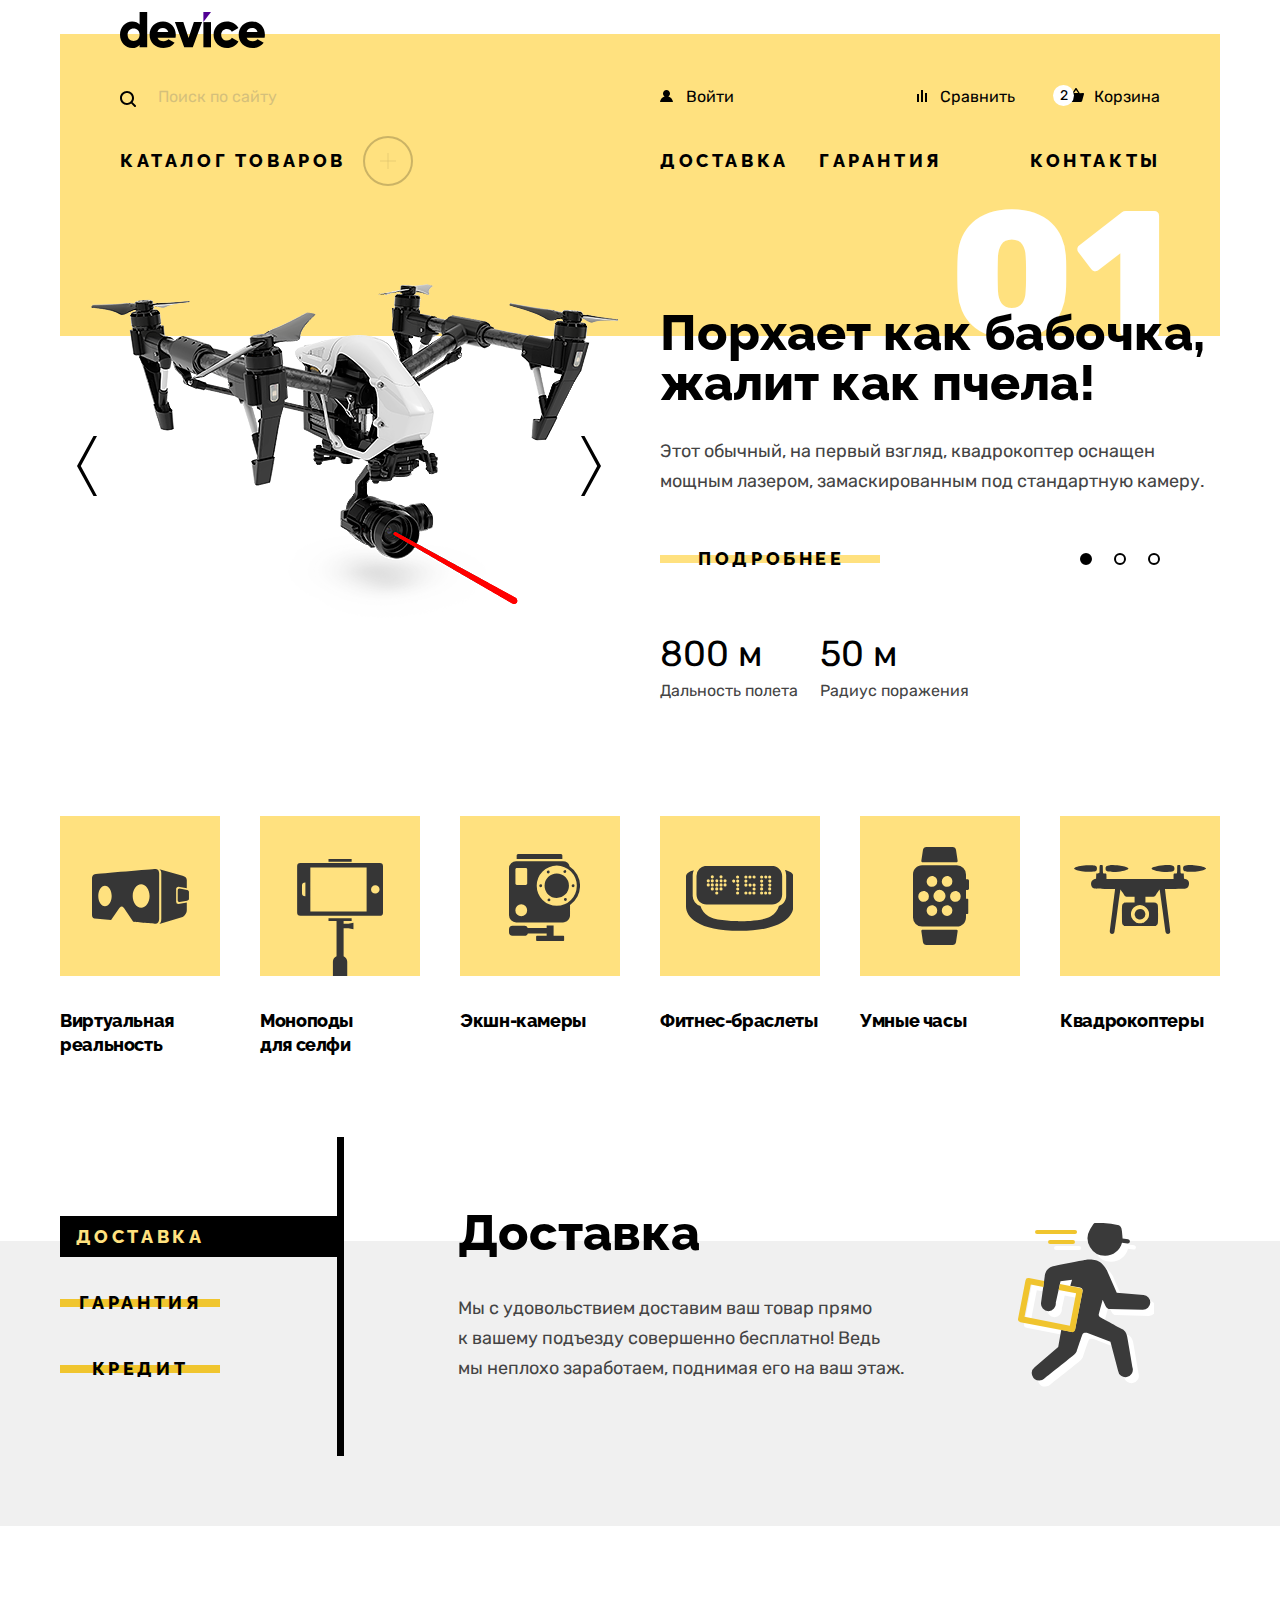
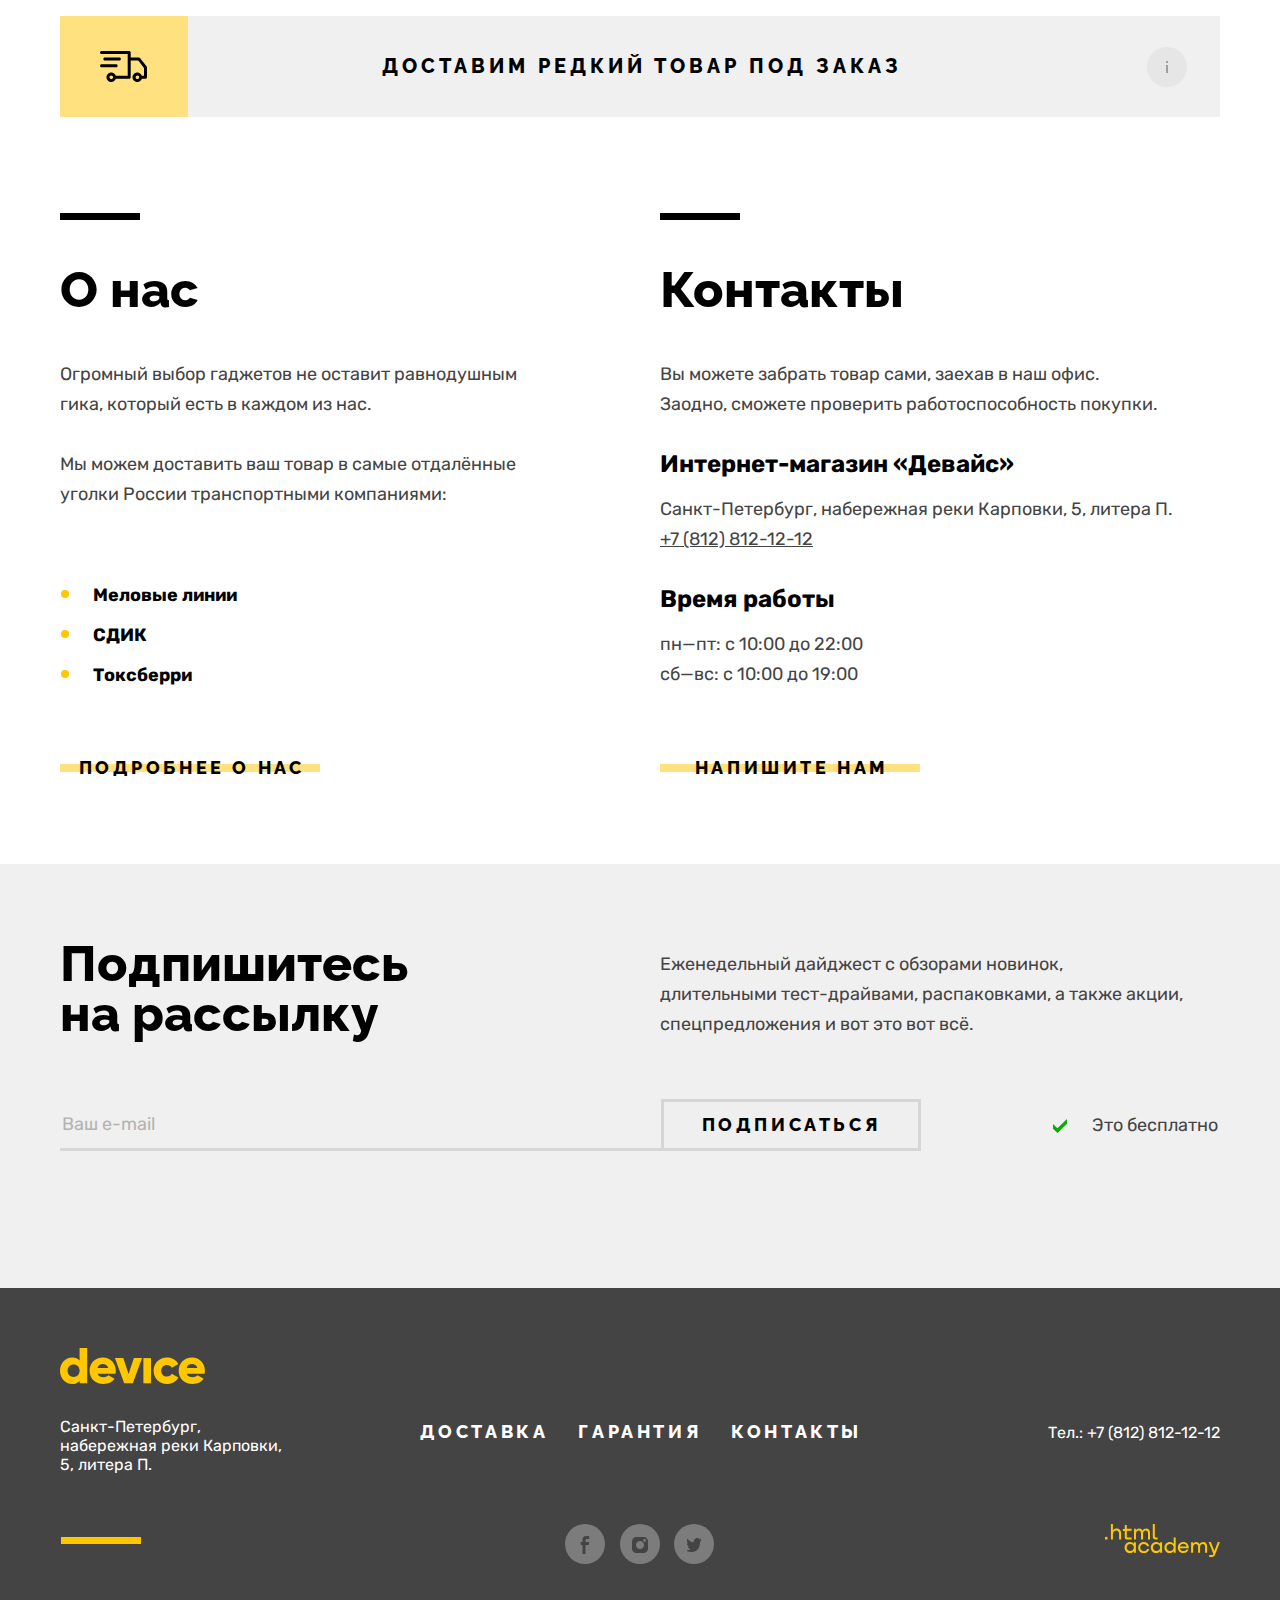
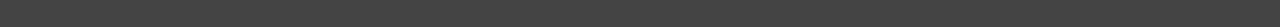
==== index.html @ 8b4083e3 "Правки" ====
<!DOCTYPE html>
<html lang="ru">

<head>
  <meta charset="utf-8" />
  <meta http-equiv="X-UA-Compatible" content="IE=edge" />
  <meta name="viewport" content="width=device-width, initial-scale=1.0" />
  <title>HTML Academy: Девайс</title>
  <link rel="stylesheet" href="css/styles.css">
</head>

<body>
  <div class="header-wrapper">
    <header class="page-header">
      <h1 class="visually-hidden">Интернет-магазин гаджетов "DEVICE"</h1>
      <div class="page-header-logo">
        <a href="#" class="header-logo"><img src="img/logo-full.svg" alt="Логотип интернет-магазина     Device"
            width="145" height="36">
        </a>
      </div>
      <nav class="navigation">
        <ul class="navigation-user-list">
          <li class="navigation-user-item  navigation-user-item-search">
            <form class="navigation-search" method="get" action="https://echo.htmlacademy.ru">
              <label class="navigation-search-label" for="search">
                <svg class="nav-search-img" aria-hidden="true" focusable="false" width="16" height="16"
                  xmlns="http://www.w3.org/2000/svg">
                  <path
                    d="m15.7 14.3-3.1-3.1C13.5 10 14 8.6 14 7c0-3.9-3.1-7-7-7S0 3.1 0 7s3.1 7 7 7c1.6 0 3-.5 4.2-1.4l3.1 3.1c.2.2.4.3.7.3.6 0 1-.4 1-1 0-.2-.1-.5-.3-.7ZM2 7c0-2.8 2.2-5 5-5s5 2.2 5 5-2.2 5-5 5-5-2.2-5-5Z" />
                </svg>
                <span class="visually-hidden">Поиск:</span>
              </label>
              <input class="navigation-search-input" id="search" type="search" name="search"
                placeholder="Поиск по сайту">
              <button class="navigation-search-btn" type="submit">Найти</button>
              <span class="navigation-search-mark"></span>
            </form>
          </li>
          <li class="navigation-user-item  navigation-user-item-login">
            <a class="navigation-user-link  navigation-user-link-login" href="#">Войти</a>
          </li>
          <li class="navigation-user-item  navigation-user-item-compare">
            <a class="navigation-user-link  navigation-user-link-compare" href="#">Сравнить</a>
          </li>
          <li class="navigation-user-item  navigation-user-item-cart">
            <a class="navigation-user-link  navigation-user-link-cart" href="#">Корзина</a>
            <span class="user-link-cart-mark"></span>
            <span class="user-link-cart-number">2</span>
          </li>
          <div class="popover popover-cart">
              <svg class="popover-triangle-img" aria-hidden="true" focusable="false" width="14" height="6" viewBox="0 0 14 6" xmlns="http://www.w3.org/2000/svg">
                <path d="M14 6H0L7 0L14 6Z"/>
              </svg>                
            <h2 class="visually-hidden">Корзина</h2>
            <ul class="popover-cart-items">
              <li class="popover-item popover-item-first">
                <a href="#" class="popover-item-image-wrap">
                  <img src="img/product-1-small.jpg" alt="Товар в корзине" width="41" height="43"
                    class="popover-item-image">
                  <span class="popover-item-name popover-item-name-first">Любительская <br>селфи-палка</span>
                </a>
                <button class="popover-cart-delete-item" type="button" tabindex="-1"></button>
              </li>
              <li class="popover-item popover-item-second">
                <a href="#" class="popover-item-image-wrap">
                  <img src="img/product-2-small.jpg" alt="Товар в корзине" width="41" height="43"
                    class="popover-item-image">
                  <p class="popover-item-name popover-item-name-second">Профессиональная селфи-палка</p>
                </a>
                <button class="popover-cart-delete-item" type="button" tabindex="-1"></button>
              </li>
            </ul>
            <div class="popover-cart-summary">
              <p class="summary-info summary-info-goods">Товаров: 2</p>
              <p class="summary-info summary-info-totalsum">Сумма: 2000 ₽</p>
            </div>
            <div class="popover-button-wrap">
              <button class="popover-button">Открыть корзину</button>
            </div>
          </div>
        </ul>

        <ul class="main-navigation-list">
          <li class="main-navigation-list-item main-navigation-list-item-catalog">
            <a class="main-navigation-list-link main-navigation-list-link-catalog" href="#">Каталог товаров</a>
            <span class="main-nav-catalog-mark"></span>
            <div class="main-navigation-inner-menu">
              <ul class="inner-menu-list">
                <li class="inner-menu-list-item">
                  <a class="inner-menu-list-link" href="#">Виртуальная реальность</a>
                  <a href="catalog.html" class="inner-menu-list-link">Моноподы для селфи</a>
                  <a class="inner-menu-list-link" href="#">Экшн-камеры</a>
                </li>
                <li class="inner-menu-list-item">
                  <a class="inner-menu-list-link" href="#">Фитнес-браслеты</a>
                  <a class="inner-menu-list-link" href="#">Умные часы</a>
                </li>
                <li class="inner-menu-list-item">
                  <a class="inner-menu-list-link" href="#">Квадрокоптеры</a>
                </li>
              </ul>
            </div>
          </li>
          <li class="main-navigation-list-item  main-navigation-list-item-delivery">
            <a class="main-navigation-list-link  main-navigation-list-link-delivery" href="#">Доставка</a>
          </li>
          <li class="main-navigation-list-item  main-navigation-list-item-warranty">
            <a class="main-navigation-list-link  main-navigation-list-link-warranty" href="#">Гарантия</a>
          </li>
          <li class="main-navigation-list-item  main-navigation-list-item-contacts">
            <a class="main-navigation-list-link  main-navigation-list-link-contacts" href="#">Контакты</a>
          </li>
        </ul>
      </nav>
    </header>
  </div>

  <main class="main-container">
    <h1 class="visually-hidden">Онлайн-магазин гаджетов Device</h1>
    <section class="products">
      <h2 class="visually-hidden">Товары</h2>
      <article class="product product-1">
        <div class="article-image">
          <img src="img/slider-1.png" alt="Квадрокоптер" class="product-slider-image" width="560" height="560" />
          <div class="image-controls">
            <button class="product-slider-button product-slider-prev" type="button">
              <span class="visually-hidden">Предыдущее фото</span>
            </button>
            <button class="product-slider-button product-slider-next" type="button">
              <span class="visually-hidden">Следующее фото</span>
            </button>
          </div>
        </div>

        <div class="article-description">
          <h1 class="article-header">Порхает как бабочка, жалит как пчела!</h1>
          <p class="article-product-description">
            Этот обычный, на первый взгляд, квадрокоптер оснащен мощным лазером,
            замаскированным под стандартную камеру.
          </p>
          <div class="pagination">
            <a href="#" class="btn">Подробнее</a>
            <ol class="product-slider-pagination">
              <li class="slider-pagination-item">
                <button class="slider-pagination-button slider-pagination-button-current">
                  <span class="visually-hidden">1 Фото</span>
                </button>
              </li>
              <li class="slider-pagination-item">
                <button class="slider-pagination-button">
                  <span class="visually-hidden">2 Фото</span>
                </button>
              </li>
              <li class="slider-pagination-item">
                <button class="slider-pagination-button">
                  <span class="visually-hidden">3 Фото</span>
                </button>
              </li>
            </ol>
          </div>
          <div class="product-specifications">
            <ul class="product-spec-list">
              <li class="spec-list-item">
                <span class="spec-list-info">800 м</span>
              </li>
              <li class="spec-list-item">
                <span class="spec-list-info">50 м</span>
              </li>
            </ul>
            <ul class="product-desc-list">
              <li class="desc-list-item">
                <span class="desc-list-info">Дальность полета</span>
              </li>
              <li class="desc-list-item">
                <span class="desc-list-info">Радиус поражения</span>
              </li>
            </ul>
          </div>
        </div>

      </article>
      <article class="product product-2">
        <div class="article-image">
          <img src="img/slider-2.png" alt="Фитнес браслет" class="product-slider-image" width="560" height="560" />
          <div class="image-controls">
            <button class="product-slider-button product-slider-prev" type="button">
              <span class="visually-hidden">Предыдущее фото</span>
            </button>
            <button class="product-slider-button product-slider-next" type="button">
              <span class="visually-hidden">Следующее фото</span>
            </button>
          </div>
        </div>

        <div class="article-description">
          <h1 class="article-header">Худеем<br>правильно!</h1>
          <p class="article-product-description">
            Мотивирующие фитнес-браслеты помогут найти в себе силы не пропускать занятия и соблюдать диету.
          </p>
          <div class="pagination">
            <a href="#" class="btn">Подробнее</a>
            <ol class="product-slider-pagination">
              <li class="slider-pagination-item">
                <button class="slider-pagination-button">
                  <span class="visually-hidden">1 Фото</span>
                </button>
              </li>
              <li class="slider-pagination-item">
                <button class="slider-pagination-button slider-pagination-button-current">
                  <span class="visually-hidden">2 Фото</span>
                </button>
              </li>
              <li class="slider-pagination-item">
                <button class="slider-pagination-button">
                  <span class="visually-hidden">3 Фото</span>
                </button>
              </li>
            </ol>
          </div>
          <div class="product-specifications">
            <ul class="product-spec-list">
              <li class="spec-list-item">
                <span class="spec-list-info">48 часов</span>
              </li>
            </ul>
            <ul class="product-desc-list">
              <li class="desc-list-item">
                <span class="desc-list-info">Без подзарядки</span>
              </li>
            </ul>
          </div>
        </div>

      </article>
      <article class="product product-3">
        <div class="article-image">
          <img src="img/slider-3.png" alt="Селфи палки" class="product-slider-image" width="560" height="560" />
          <div class="image-controls image-controls-third">
            <button class="product-slider-button product-slider-prev" type="button">
              <span class="visually-hidden">Предыдущее фото</span>
            </button>
            <button class="product-slider-button product-slider-next" type="button">
              <span class="visually-hidden">Следующее фото</span>
            </button>
          </div>
        </div>

        <div class="article-description">
          <h1 class="article-header">Делай селфи,<br>как Бен Стиллер!</h1>
          <p class="article-product-description">
            Самая длинная палка для селфи доступна в нашем магазине. Восемь (Восемь, Карл!) метров длиной и весом всего
            5 кг.
          </p>
          <div class="pagination">
            <a href="#" class="btn">Подробнее</a>
            <ol class="product-slider-pagination">
              <li class="slider-pagination-item">
                <button class="slider-pagination-button">
                  <span class="visually-hidden">1 Фото</span>
                </button>
              </li>
              <li class="slider-pagination-item">
                <button class="slider-pagination-button">
                  <span class="visually-hidden">2 Фото</span>
                </button>
              </li>
              <li class="slider-pagination-item">
                <button class="slider-pagination-button slider-pagination-button-current">
                  <span class="visually-hidden">3 Фото</span>
                </button>
              </li>
            </ol>
          </div>
          <div class="product-specifications">
            <ul class="product-spec-list">
              <li class="spec-list-item spec-list-item-first">
                <span class="spec-list-info">8,5 м</span>
              </li>
              <li class="spec-list-item">
                <span class="spec-list-info">5 кг</span>
              </li>
              <li class="spec-list-item">
                <span class="spec-list-info">Карбон</span>
              </li>
            </ul>
            <ul class="product-desc-list">
              <li class="desc-list-item desc-list-item-first">
                <span class="desc-list-info">Длина палки</span>
              </li>
              <li class="desc-list-item">
                <span class="desc-list-info">Вес палки</span>
              </li>
              <li class="desc-list-item">
                <span class="desc-list-info">Материал</span>
              </li>
            </ul>
          </div>

        </div>

      </article>
    </section>
    <section class="categories">
      <h2 class="visually-hidden">Категории товаров</h2>
      <ul class="categories-list">
        <li class="categories-list-item">
          <a href="#" class="categories-list-image glasses">
            <img src="img/virtual-reality-glasses.svg" alt="Очки виртуальной реальности" width="97" height="55" />
          </a>
          <a href="#" class="categories-list-item-link">
            Виртуальная реальность
          </a>
        </li>
        <li class="categories-list-item">
          <a href="#" class="categories-list-image monopod">
            <img src="img/monopod.svg" alt="Монопод для селфи" width="86" height="117" />
          </a>
          <a href="catalog.html" class="categories-list-item-link">
            Моноподы <br>для селфи
          </a>
        </li>
        <li class="categories-list-item">
          <a href="#" class="categories-list-image action-camera">
            <img src="img/action-camera.svg" alt="Экшн-камера" width="71" height="87" />
          </a>
          <a href="#" class="categories-list-item-link">
            Экшн-камеры
          </a>
        </li>
        <li class="categories-list-item">
          <a href="#" class="categories-list-image fitness">
            <img src="img/fitness-bracelet.svg" alt="Фитнес браслет" width="107" height="65" />
          </a>
          <a href="#" class="categories-list-item-link">
            Фитнес-браслеты
          </a>
        </li>
        <li class="categories-list-item">
          <a href="#" class="categories-list-image smart">
            <img src="img/smart-watch.svg" alt="Умные часы" width="56" height="98" />
          </a>
          <a href="#" class="categories-list-item-link">
            Умные часы
          </a>
        </li>
        <li class="categories-list-item">
          <a href="#" class="categories-list-image kvadro">
            <img src="img/kvadrokopters.svg" alt="Квадрокоптер" width="132" height="69" />
          </a>
          <a href="#" class="categories-list-item-link">
            Квадрокоптеры
          </a>
        </li>
      </ul>
    </section>
    <section class="services">
      <h2 class="visually-hidden">Сервисы</h2>
      <div class="services-wrapper">
        <div class="services-content">

          <div class="services-slider-item services-slider-item-active services-slider-item-delivery">
            <h3 class="services-subtitle">Доставка</h3>
            <p class="services-slider-text">Мы с удовольствием доставим ваш товар прямо<br>
              к вашему подъезду совершенно бесплатно! Ведь<br>
              мы неплохо заработаем, поднимая его на ваш этаж.</p>
          </div>
          <div class="services-slider-item services-slider-item-warranty">
            <h3 class="services-subtitle">Гарантия</h3>
            <p class="services-slider-text">Если из-за возгорания купленного у нас товара у вас сгорит дом — не
              переживайте, мы выдадим вам новый.
              Товар, не дом, конечно же.</p>
          </div>
          <div class="services-slider-item services-slider-item-credit">
            <h3 class="services-subtitle">Кредит</h3>
            <p class="services-slider-text">Залезть в долговую яму стало проще! Кредитные консультанты подберут для вас
              наиболее выгодные условия кредита. Выгодные
              для банка, разумеется.</p>
          </div>

          <div class="services-slider-controls">
            <label class="services-slider-control-active">
              <button type="button" class="services-slider-control services-slider-control-active">Доставка</button>
            </label>
            <label>
              <button type="button" class="services-slider-control">Гарантия</button>
            </label>
            <label>
              <button type="button" class="services-slider-control">Кредит</button>
            </label>
          </div>

        </div>
      </div>
    </section>
    <section class="about-us">
      <h2 class="visually-hidden">О нас</h2>
      <div class="about-us-wrapper">
        <a href="#" class="about-us-del-wrap">
          <section class="about-us-delivery">
            <h3 class="visually-hidden">Доставка</h3>
            <ul class="about-us-delivery-list">
              <li class="about-us-list-item-first">
                <img src="img/delivery_truck.svg" alt="Грузовик доставки" class="about-us-delivery-image" width="47"
                  height="31" />
              </li>
              <li class="about-us-list-text-item">
                <span class="about-us-delivery-text">Доставим редкий товар под заказ</span>
              </li>
              <li class="about-us-list-item">
                <img src="img/info.svg" alt="Восклицательный знак справки" class="about-us-delivery-link-image" />
              </li>
            </ul>
          </section>
        </a>
        <div class="about-us-info">
          <section class="about-us-description">
            <h3 class="about-us-subheader">О нас</h3>
            <div class="main-description">
              <p class="about-us-description-text">
                Огромный выбор гаджетов не оставит равнодушным гика, который есть в
                каждом из нас.
              </p>
              <p class="about-us-description-text">
                Мы можем доставить ваш товар в самые отдалённые
                уголки России транспортными компаниями:
              </p>
            </div>
            <ul class="about-us-description-list">
              <li class="about-us-description-list-item">Меловые линии</li>
              <li class="about-us-description-list-item">СДИК</li>
              <li class="about-us-description-list-item">Токсберри</li>
            </ul>
            <a href="#" class="btn">
              Подробнее о нас
            </a>
          </section>
          <section class="about-us-contacts">
            <h3 class="about-us-subheader">Контакты</h3>
            <p class="about-us-description-text">
              Вы можете забрать товар сами, заехав в наш офис.<br> Заодно, сможете
              проверить работоспособность покупки.
            </p>
            <h4 class="about-us-h4-subheader">Интернет-магазин «Девайс»</h4>
            <address class="about-us-contacts-address">
              Санкт-Петербург, набережная реки Карповки, 5, литера П.
              <a href="tel:+7(812)812-12-12" class="contacts-address-phone">+7 (812) 812-12-12</a>
            </address>
            <h4 class="about-us-h4-subheader">Время работы</h4>
            <ul class="about-us-schedule">
              <li class="about-us-schedule-item">пн—пт: с 10:00 до 22:00</li>
              <li class="about-us-schedule-item">сб—вс: с 10:00 до 19:00</li>
            </ul>
            <a href="#" class="btn">
              Напишите нам
            </a>
          </section>
        </div>
      </div>
    </section>
    <section class="mailing">
      <div class="mailing-wrapper">
        <h2 class="visually-hidden">Рассылка</h2>
        <div class="mailing-text">
          <h3 class="mailing-subheader">Подпишитесь<br> на рассылку</h3>
          <p class="mailing-description">Еженедельный дайджест с обзорами новинок,<br>длительными тест-драйвами,
            распаковками, а также акции, спецпредложения и вот это вот всё.
          </p>
        </div>
        <div class="mailing-form-container">
          <form action="#" method="POST" class="mailing-form">
            <input type="email" class="mailing-subscribe-input" placeholder="Ваш e-mail" required>
            <button class="button mailing-submit-button" type="submit">Подписаться</button>
          </form>
          <span class="mailing-form-text">Это бесплатно</span>
        </div>
      </div>
    </section>
  </main>
  <footer class="page-footer">
    <div class="footer-wrapper">
      <div class="footer-logo">
        <a href="#" class="footer-logo-link">
          <svg aria-hidden="true" focusable="false" width="145" height="36" viewBox="0 0 145 36" fill="none"
            xmlns="http://www.w3.org/2000/svg">
            <path
              d="M27.2 0V35.3H19.6V32.9C17.9 34.8 15.5 36 12.1 36C5.5 36 0 30.2 0 22.7C0 15.2 5.5 9.4 12.1 9.4C15.5 9.4 18 10.6 19.6 12.5V0H27.2ZM19.6 22.7C19.6 18.9 17.1 16.5 13.6 16.5C10.1 16.5 7.6 18.9 7.6 22.7C7.6 26.5 10.1 28.9 13.6 28.9C17.1 28.8 19.6 26.5 19.6 22.7Z"
              fill="#FFC700" />
            <path
              d="M43.7 29.1999C45.8 29.1999 47.5 28.3999 48.5 27.2999L54.6 30.7999C52.1 34.1999 48.4 35.9999 43.6 35.9999C35 35.9999 29.6 30.1999 29.6 22.6999C29.6 15.1999 35 9.3999 43 9.3999C50.4 9.3999 55.8 15.0999 55.8 22.6999C55.8 23.7999 55.7 24.7999 55.5 25.6999H37.6C38.6 28.2999 40.9 29.1999 43.7 29.1999ZM48.3 20.0999C47.5 17.1999 45.2 16.0999 42.9 16.0999C40 16.0999 38.1 17.4999 37.4 20.0999H48.3Z"
              fill="#FFC700" />
            <path
              d="M82.1 10.1001L72.8 35.3001H64.2L54.9 10.1001H63.3L68.6 26.1001L73.9 10.1001C73.9 10.1001 82.1 10.1001 82.1 10.1001Z"
              fill="#FFC700" />
            <path d="M83.4 10.1001H91V35.3001H83.4V10.1001Z" fill="#FFC700" />
            <path
              d="M93.6 22.6999C93.6 15.1999 99.3 9.3999 107 9.3999C111.9 9.3999 116.2 11.9999 118.4 15.8999L111.8 19.6999C110.9 17.8999 109.1 16.8999 106.9 16.8999C103.6 16.8999 101.2 19.2999 101.2 22.6999C101.2 26.1999 103.6 28.4999 106.9 28.4999C109.1 28.4999 111 27.3999 111.8 25.6999L118.4 29.4999C116.3 33.3999 112 35.9999 107 35.9999C99.3 35.9999 93.6 30.1999 93.6 22.6999Z"
              fill="#FFC700" />
            <path
              d="M132.8 29.1999C134.9 29.1999 136.6 28.3999 137.6 27.2999L143.7 30.7999C141.2 34.1999 137.5 35.9999 132.7 35.9999C124.1 35.9999 118.7 30.1999 118.7 22.6999C118.7 15.1999 124.2 9.3999 132.1 9.3999C139.5 9.3999 144.9 15.0999 144.9 22.6999C144.9 23.7999 144.8 24.7999 144.6 25.6999H126.7C127.7 28.2999 130 29.1999 132.8 29.1999ZM137.5 20.0999C136.7 17.1999 134.4 16.0999 132.1 16.0999C129.2 16.0999 127.3 17.4999 126.6 20.0999H137.5Z"
              fill="#FFC700" />
          </svg>
        </a>
      </div>
      <section class="footer-info">
        <h2 class="visually-hidden">Наши контакты</h2>
        <address class="footer-info-address">
          Санкт-Петербург, набережная
          реки Карповки, 5, литера П.
        </address>
        <ul class="footer-info-links-list">
          <li class="footer-info-links-item">
            <a class="footer-info-link" href="#">
              Доставка
            </a>
          </li>
          <li class="footer-info-links-item">
            <a class="footer-info-link" href="#">
              Гарантия
            </a>
          </li>
          <li class="footer-info-links-item">
            <a class="footer-info-link" href="#">
              Контакты
            </a>
          </li>
        </ul>
        <p class="footer-info-text">
          <a href="tel:+7(812)812-12-12" class="footer-phone">Тел.: +7 (812) 812-12-12</a>
        </p>
      </section>
      <section class="footer-links">
        <h2 class="visually-hidden">Связаться с нами</h2>
        <ul class="footer-links-list">
          <li class="footer-social-images-item">
            <a class="footer-social-image" href="https://facebook.com/htmlacademy">
              <span class="social-img-wrap"></span>
              <svg class="facebook-img" aria-hidden="true" focusable="false" width="9" height="18" viewBox="0 0 9 18"
                xmlns="http://www.w3.org/2000/svg">
                <path d="M6.5 3H9V0H5.6C2.8 0 2 1.7 2 4.2V6H0V9H2V18H5V9H8.3L8.9 6H5V4.5C5 3.7 5.3 3 6.5 3Z" />
              </svg>
              <span class="visually-hidden">Facebook</span>
            </a>
          </li>
          <li class="footer-social-images-item">
            <a class="footer-social-image" href="https://instagram.com/htmlacademy">
              <span class="social-img-wrap"></span>
              <svg class="instagram-img" aria-hidden="true" focusable="false" width="16" height="16" viewBox="0 0 16 16"
                xmlns="http://www.w3.org/2000/svg">
                <path
                  d="M14.7 1.3C13.8 0.4 12.7 0 11.3 0H4.7C1.9 0 0 1.9 0 4.7V11.3C0 12.7 0.4 13.9 1.4 14.7C2.3 15.6 3.4 16 4.7 16H11.3C12.7 16 13.9 15.6 14.7 14.7C15.5 13.8 16 12.7 16 11.3V4.7C16 3.3 15.6 2.1 14.7 1.3ZM8 12.1C5.8 12.1 3.9 10.3 3.9 8C3.9 5.7 5.8 3.9 8 3.9C10.2 3.9 12.1 5.7 12.1 8C12.1 10.3 10.2 12.1 8 12.1ZM12.6 4.7C11.9 4.7 11.3 4.2 11.3 3.4C11.3 2.6 11.8 2.1 12.6 2.1C13.3 2.1 13.9 2.7 13.9 3.4C13.9 4.1 13.3 4.7 12.6 4.7Z" />
              </svg>
              <span class="visually-hidden">Instagram</span>
            </a>
          </li>
          <li class="footer-social-images-item">
            <a class="footer-social-image" href="https://twitter.com/htmlacademy_ru">
              <span class="social-img-wrap"></span>
              <svg class="twitter-img" aria-hidden="true" focusable="false" width="15" height="14" viewBox="0 0 15 14"
                xmlns="http://www.w3.org/2000/svg">
                <path
                  d="M9.7 0.099998C11.2 -0.400002 12.3 0.399998 12.9 1.2C13.4 0.999998 14 0.799998 14.6 0.599998C14.6 1.4 14.1 2 13.8 2.2C14.5 2.4 15 1.8 15 1.8C14.9 2.7 14.1 3.5 13.6 3.7C13.4 10 10.8 14.1 4.7 14C4.2 14 4.8 14 4.3 14C4 14 0.6 13.6 0 12.2C2 12.4 3.4 11.8 4.1 11.1C3.3 10.8 1.7 10.7 1.5 8.3C1.8 8.5 2 8.6 2.6 8.5C1.5 7.7 0.3 7 0.4 5C0.7 5.3 1.3 5.5 1.6 5.4C1 5.2 -0.2 2.3 0.8 0.799998C2.4 2.5 4.1 4.2 7.1 4.3C7.3 2.2 8.1 0.799998 9.7 0.099998Z" />
              </svg>
              <span class="visually-hidden">Twitter</span>
            </a>
          </li>
        </ul>
        <div class="footer-htmlacademy-link">
          <a href="https://htmlacademy.ru" class="footer-contacts-link">
            <svg class="html-academy-icon" aria-hidden="true" focusable="false" width="115" height="33"
              viewBox="0 0 115 33" xmlns="http://www.w3.org/2000/svg">
              <path d="M0 12.8999V15.4999H2.5V12.8999H0Z" />
              <path
                d="M11.6 4.5C10 4.5 8.80002 5.2 8.00002 6.2H7.90002V0H5.90002V15.5H7.90002V10.2C7.90002 8.1 9.20002 6.6 11.2 6.6C13 6.6 14.1 8 14.1 9.8V15.5H16.1V9.4C16.2 6.4 14.3 4.5 11.6 4.5Z" />
              <path
                d="M26.6 4.8001H21.8V1.1001H19.8V4.9001H17.9V6.9001H19.8V12.9001C19.8 14.6001 20.8 15.6001 22.5 15.6001H26.6V13.6001H22.9C22.2 13.6001 21.8 13.2001 21.8 12.5001V6.8001H26.6V4.8001Z" />
              <path
                d="M41.1 4.6001C39.5 4.6001 38.2 5.4001 37.6 6.7001H37.5C36.9 5.5001 35.7 4.6001 34.1 4.6001C32.7 4.6001 31.6 5.4001 31 6.4001H30.9V4.8001H29V15.4001H31V10.0001C31 8.0001 32 6.5001 33.6 6.5001C35.1 6.5001 36 7.5001 36 9.1001V15.4001H38V9.8001C38 7.4001 39.4 6.5001 40.6 6.5001C42.1 6.5001 43 7.5001 43 9.1001V15.4001H45V8.9001C45.1 6.4001 43.6 4.6001 41.1 4.6001Z" />
              <path
                d="M47.8 12.7C47.8 14.4 48.8 15.4 50.6 15.4H52.6V13.4H50.9001C50.2001 13.4 49.8 13 49.8 12.3V0H47.8V12.7Z" />
              <path
                d="M28.9 19.6999C28 18.5999 26.7 17.8999 25 17.8999C21.9 17.8999 19.6 20.1999 19.6 23.4999C19.6 26.7999 21.9 29.0999 25 29.0999C26.8 29.0999 28 28.2999 28.8 27.1999H28.9V28.7999H30.9V18.1999H28.9V19.6999ZM25.3 27.0999C23.1 27.0999 21.7 25.4999 21.7 23.4999C21.7 21.4999 23.1 19.8999 25.3 19.8999C27.5 19.8999 28.9 21.4999 28.9 23.4999C28.9 25.3999 27.5 27.0999 25.3 27.0999Z" />
              <path
                d="M44.2 21.9999C43.7 19.5999 41.5999 17.8999 38.7999 17.8999C35.3999 17.8999 33.2 20.3999 33.2 23.4999C33.2 26.5999 35.3999 29.0999 38.7999 29.0999C41.5999 29.0999 43.7 27.2999 44.2 24.8999H42.0999C41.6999 26.1999 40.3999 27.1999 38.7999 27.1999C36.5999 27.1999 35.2 25.5999 35.2 23.5999C35.2 21.5999 36.5999 19.9999 38.7999 19.9999C40.3999 19.9999 41.5999 20.9999 42.0999 22.1999H44.2V21.9999Z" />
              <path
                d="M55.1 19.6999C54.2 18.5999 52.9001 17.8999 51.2001 17.8999C48.1001 17.8999 45.8 20.1999 45.8 23.4999C45.8 26.7999 48.1001 29.0999 51.2001 29.0999C53.0001 29.0999 54.2 28.2999 55 27.1999H55.1V28.7999H57.1V18.1999H55.1V19.6999ZM51.5 27.0999C49.3 27.0999 47.9001 25.4999 47.9001 23.4999C47.9001 21.4999 49.3 19.8999 51.5 19.8999C53.7 19.8999 55.1 21.4999 55.1 23.4999C55.1 25.3999 53.6 27.0999 51.5 27.0999Z" />
              <path
                d="M68.7 19.7999C67.8 18.6999 66.5 17.8999 64.8 17.8999C61.7 17.8999 59.4 20.1999 59.4 23.4999C59.4 26.7999 61.6 29.0999 64.8 29.0999C66.5 29.0999 67.8 28.2999 68.6 27.2999H68.7V28.7999H70.7V13.3999H68.7V19.7999ZM65.1 27.0999C62.9 27.0999 61.5 25.4999 61.5 23.4999C61.5 21.4999 62.9 19.8999 65.1 19.8999C67.3 19.8999 68.7 21.4999 68.7 23.4999C68.6 25.4999 67.2 27.0999 65.1 27.0999Z" />
              <path
                d="M78.3 17.8999C75 17.8999 72.8 20.3999 72.8 23.4999C72.8 26.4999 74.9 29.0999 78.3 29.0999C80.8 29.0999 82.8 27.7999 83.5 25.4999H81.4C80.9 26.4999 79.8 27.0999 78.4 27.0999C76.5 27.0999 75.1 25.7999 75 24.1999H83.8C84 20.5999 81.8 17.8999 78.3 17.8999ZM78.3 19.7999C80 19.7999 81.3 20.7999 81.6 22.3999H75.1C75.4 20.8999 76.6 19.7999 78.3 19.7999Z" />
              <path
                d="M98.2 17.8999C96.6 17.8999 95.3 18.6999 94.6 19.8999H94.5C93.9 18.6999 92.7 17.8999 91.1 17.8999C89.7 17.8999 88.6 18.5999 88 19.6999V18.1999H86.1V28.7999H88.1V23.3999C88.1 21.3999 89.1 19.9999 90.7 19.8999C92.2 19.8999 93.1 20.8999 93.1 22.4999V28.7999H95.1V23.1999C95.1 20.7999 96.5 19.8999 97.7 19.8999C99.2 19.8999 100.1 20.8999 100.1 22.4999V28.7999H102.1V22.2999C102.2 19.6999 100.7 17.8999 98.2 17.8999Z" />
              <path
                d="M109.4 27.0001L105.8 18.1001H103.6L108.4 29.7001C108.1 30.6001 107.7 30.9001 106.7 30.9001H104.2V32.9001H106.7C108.5 32.9001 109.5 32.1001 110.2 30.3001L114.9 18.1001H112.8L109.4 27.0001Z" />
            </svg>
          </a>
        </div>
      </section>
    </div>
  </footer>
  <div class="modal-container modal-container-close">
    <div class="modal">
      <span class="visually-hidden">Закрыть</span>
      <button class="modal-close-btn" type="button">
        <svg class="modal-close-img" aria-hidden="true" focusable="false" width="26" height="26" viewBox="0 0 26 26"
          xmlns="http://www.w3.org/2000/svg">
          <path d="M26 3L23 0L13 10L3 0L0 3L10 13L0 23L3 26L13 16L23 26L26 23L16 13L26 3Z" />
        </svg>
      </button>
      <section class="modal-content">
        <h2 class="modal-title">Доставка под заказ</h2>
        <form action="https://echo.htmlacademy.ru/" class="modal-form" method="post">
          <div class="modal-form-label-wrap">
            <label for="customer-name" class="modal-form-label modal-form-name">Ваше имя:
              <input class="modal-input modal-input-name" type="text" placeholder="Имя Фамилия" name="customer-name"
                id="customer-name">
              <span class="modal-subtext">Пожалуйста, представьтесь</span>
            </label>
          </div>

          <div class="modal-form-label-wrap">
            <label for="customer-email" class="modal-form-label modal-form-email">Ваш e-mail:
              <input class="modal-input modal-input-email" type="text" placeholder="krasotka92@mail.ru"
                name="customer-email" id="customer-email" required>
              <span class="modal-subtext">Забавный у вас адрес</span>
            </label>
          </div>

          <div class="modal-form-label-wrap">
            <label for="customer-order" class="modal-form-label modal-form-order">Что нужно привезти:
              <input class="modal-input modal-input-order" type="text" placeholder="В свободной форме"
                name="customer-order" id="customer-order">
            </label>
          </div>

          <div class="modal-form-label-wrap">
            <label for="order-quantity" class="modal-form-label modal-form-quantity">Количество:
              <input class="modal-input modal-input-quantity" type="text" placeholder="1" name="order-quantity"
                id="order-quantity">

                <button type="button" class="quantity-control-minus">
                  <svg class="quantity-minus-svg" aria-hidden="true" focusable="false" width="16" height="2" viewBox="0 0 16 2" xmlns="http://www.w3.org/2000/svg">
                    <path d="M16 0H0V2H16V0Z"/>
                  </svg>
                  <span class="visually-hidden">Уменьшить</span>
                </button>
  
                <button type="button" class="quantity-control-plus">
                  <svg class="quantity-plus-svg" aria-hidden="true" focusable="false" width="16" height="16" viewBox="0 0 16 16" xmlns="http://www.w3.org/2000/svg">
                    <path d="M16 7H9V0H7V7H0V9H7V16H9V9H16V7Z" />
                  </svg>
                  <span class="visually-hidden">Увеличить</span>
                </button>

            </label>
            <span class="order-popover-mark"></span>
            <div class="order-quantity-popover">
              <svg class="popover-triangle-img" aria-hidden="true" focusable="false" width="14" height="6" viewBox="0 0 14 6" xmlns="http://www.w3.org/2000/svg">
                <path d="M14 6H0L7 0L14 6Z"/>
              </svg>
              <h2 class="visually-hidden">Справка</h2>
              <p class="quantity-popover-text">Постараемся найти, сколько нужно. Привезём сколько получится по
                требованиям
                к провозу багажа.
              </p>
            </div>


          </div>
          <div class="modal-submit-wrap">
            <button href="#" class="btn modal-submit-btn" type="submit">Отправить</button>
          </div>
        </form>
      </section>
    </div>
  </div>
</body>

</html>
---- css/styles.css ----
@font-face {
	font-family: "Raleway";
	font-style: normal;
	font-weight: 800;
	src: url("../fonts/raleway/raleway-800.woff2") format("woff2");
	font-display: swap;
}

@font-face {
	font-family: "Rubik";
	font-style: normal;
	font-weight: 400;
	src: url("../fonts/rubik/rubik-400.woff2") format("woff2");
	font-display: swap;
}

@font-face {
	font-family: "Rubik";
	font-style: normal;
	font-weight: 700;
	src: url("../fonts/rubik/rubik-700.woff2") format("woff2");
	font-display: swap;
}

@font-face {
	font-family: "Rubik";
	font-style: normal;
	font-weight: 800;
	src: url("../fonts/rubik/rubik-800.woff2") format("woff2");
	font-display: swap;
}

html {
	box-sizing: border-box;
}

*,
::before,
::after {
	box-sizing: inherit;
}

body {
	min-width: 1160px;
	min-height: 100%;
	margin: 0;
	padding: 0;
	padding-top: 34px;
	font-family: "Rubik", "Arial", sans-serif;
	font-size: 18px;
	line-height: 30px;
	color: #000;
	background-color: #fff;
}

a {
	text-decoration: none;
}

.header-wrapper {
	width: 1160px;
	margin: 0 auto;
}

.visually-hidden {
	position: absolute;
	width: 1px;
	height: 1px;
	margin: -1px;
	padding: 0;
	overflow: hidden;
	border: 0;
	clip: rect(0 0 0 0);
}

.page-header {
	position: relative;
	color: #000;
	background-color: #FFE17F;
}

.page-header-logo {
	position: absolute;
	top: -22px;
	left: 60px;
}

.catalog-header-logo {
	position: absolute;
	top: -22px;
	left: 60px;
}

.navigation {
	padding: 25px 60px 160px 60px;
}

.catalog-nav {
	padding-top: 25px;
	padding-bottom: 53px;
}

.catalog-navigation {
	padding-bottom: 47px;
}

.navigation-user-list {
	display: flex;
	flex-wrap: wrap;
	justify-content: flex-start;
	align-items: center;
	margin: 0;
	padding: 0;
	padding-bottom: 15px;
	list-style-type: none;
}

.navigation-user-item {
	padding-top: 17px;
	padding-bottom: 15px;
	position: relative;
}

.navigation-user-item-search {
	width: 540px;
}

.navigation-user-item-login {
	min-width: 245px;
	padding-left: 26px;
	margin-right: 15px;
}

.navigation-user-item-compare {
	min-width: 110px;
	margin-right: 20px;
	padding-left: 20px;
}

.navigation-user-item-cart {
	min-width: 110px;
	text-align: right;
}

.navigation-user-item-cart:hover + .popover {
	display: block;
}

.popover {
	position: absolute;
	top: 86px;
	right: -20px;
	z-index: 100;
	width: 320px;
	min-height: 150px;
	background: #000000;
	color: #FFFFFF;
	box-shadow: 0px 10px 0px rgba(0, 0, 0, 0.1);
	display: none;
}

.popover-triangle-img{
	content: "";
	position: absolute;
	z-index: 100;
	top: -3px;
	left: 50%;
	transform: translate(-70%, -50%);
	right: 50%;
	width: 14px;
	height: 6px;
	fill: #000;
}

.popover-cart {
	font-family: "Rubik", "Arial", sans-serif;
	font-style: normal;
	font-weight: normal;
	font-size: 16px;
	line-height: 20px;
	color: #FFFFFF;
}

.popover-cart-items {
	position: relative;
	display: flex;
	flex-direction: column;
	padding: 0;
	margin: 0;
	justify-content: flex-start;
	list-style-type: none;
}

.popover-item {
	display: flex;
	padding: 20px;
	cursor: pointer;
	justify-content: flex-start;
}

.popover-item-first {
	padding-bottom: 20px;
}

.popover-item-image-wrap {
	display: flex;
	color: white;
	position: relative;
	margin-right: 20px;
}

.popover-cart-delete-item {
	height: 21px;
	width: 21px;
	background: black;
	background-image: url(../img/close-cart.svg);
	cursor: pointer;
	background-repeat: no-repeat;
	background-position: center;
	padding: 10px;
	border: none;
}

.popover-item-image-wrap {
	display: flex;
	color: white
}

.popover-item-image-wrap:hover {
	opacity: 0.6;
}

.popover-item-image-wrap:focus::before {
	content: "";
	position: absolute;
	border: 5px solid #AF4FFF;
	width: 41px;
	height: 43px;
	top: -5;
	left: 0;
	outline: none;
}

.popover-item-image-wrap:focus-visible {
	outline: none;
}

.popover-item-image-wrap:focus-visible .popover-item-name-first {
	color: #AF4FFF;
	outline: none;
}

.popover-item-image-wrap:focus-visible .popover-item-name-second {
	color: #AF4FFF;
	outline: none;
}

.popover-item-image-wrap:focus-visible~.popover-cart-delete-item {
	box-shadow: inset 0 0 0 2px #AF4FFF;
	outline: none;
	border-radius: 50%;
}

.popover-cart-delete-item:hover {
	opacity: 0.6;
}

.popover-cart-delete-item:active {
	opacity: 0.3;
}

.popover-cart-delete-item:focus-visible {
	box-shadow: inset 0 0 0 2px #AF4FFF;
	outline: none;
	border-radius: 50%;
}

.popover-item-image-wrap:active {
	opacity: 0.3;
}

.popover-item-image {
	margin-right: 23px;
}

.popover-item-image::before {
	content: "";
	position: absolute;
}

.popover-cart-summary {
	width: 100%;
	display: flex;
	justify-content: flex-start;
	align-items: center;
	background-color: #1A1A1A;
	color: white;
	padding-top: 11px;
	padding-bottom: 12px;
}

.popover-item-name {
	padding: 0;
	margin: 0;
	margin-left: auto;
	width: 180px;
	font: inherit;
}

.summary-info {
	font-family: "Rubik", "Arial", sans-serif;
	font-style: normal;
	font-weight: normal;
	font-size: 16px;
	line-height: 20px;
	color: #FFFFFF;
	margin: 0;
	padding: 0;
}

.summary-info-goods {
	width: 120px;
	margin-left: 20px;
	margin-right: 10px;
}

.summary-info-totalsum {
	width: 150px;
	text-align: end;
	margin-right: 15px;
}

.popover-button-wrap {
	padding: 20px;
}

.popover-button {
	width: 280px;
	padding-top: 15px;
	padding-bottom: 15px;
	font-family: "Raleway", "Arial", sans-serif;
	font-style: normal;
	font-weight: 800;
	font-size: 18px;
	line-height: 21px;
	text-align: center;
	letter-spacing: 0.2em;
	text-transform: uppercase;
	color: #000000;
	cursor: pointer;
	border: none;
}

.popover-button:hover {
	background: #FFE17F;
	color: black;
}

.popover-button:focus-visible {
	box-shadow: inset 0 0 0 5px #AF4FFF;
	background: #FFF;
	outline: none;
}

.popover-button:active {
	background: #FFE17F;
	color: black;
	opacity: 0.3;
	box-shadow: none;
	outline: none;
}

.navigation-search {
	position: relative;
	display: flex;
	justify-content: flex-start;
	width: 516px;
	height: 40px;
	align-items: center;
}

.navigation-search-input {
	position: relative;
	display: block;
	width: 440px;
	font-family: "Rubik", "Arial", sans-serif;
	font-style: normal;
	font-weight: normal;
	font-size: 16px;
	line-height: 19px;
	background-color: transparent;
	color: #000000;
	border: none;
	outline: none;
}

/* .navigation-search-input:focus-visible ~ span {
	position: absolute;
	content: "";
	z-index: 0;
	opacity: 1;
	width: 530px;
	height: 40px;
	top: 50%;
	left: 50%;
	transform: translate(-51%, -50%);
	border: 2px solid #AF4FFF;
	border-radius: 20px;
} */

.navigation-search-input:focus-visible + .navigation-search-btn {
	opacity: 1;
	z-index: 0;
}

.navigation-search-input:active~span {
	border: 2px solid #000;
	border-radius: 20px;
}

.navigation-search-input:active+.navigation-search-btn {
	opacity: 1;
	z-index: 0;
	border: none;
	border-left: 2px solid #000;
}

.navigation-search-input::placeholder {
	opacity: 0.3;
}

.navigation-search-input:hover::placeholder {
	opacity: 0.6;
}

.navigation-search-btn {
	font-family: "Rubik", "Arial", sans-serif;
	font-style: normal;
	font-weight: normal;
	font-size: 16px;
	line-height: 19px;
	text-align: center;
	color: #000000;
	width: 160px;
	height: 40px;
	background-color: transparent;
	border: 2px solid #000;
	border-radius: 0px 20px 20px 0px;
	cursor: pointer;
	opacity: 0;
	z-index: -1;
}

.navigation-search-btn:hover {
	color: #fff;
	background-color: #000;
}

.navigation-search-btn:focus-visible {
	content: "";
	z-index: 0;
	color: #000;
	background-color: transparent;
	opacity: 1;
	width: 160px;
	height: 40px;
	border: 2px solid #AF4FFF;
	border-radius: 0px 20px 20px 0px;
	outline: none;
}

.navigation-search-btn:active {
	z-index: 0;
	opacity: 1;
	color: rgba(255, 255, 255, .3)
}

.navigation-search-label {
	cursor: pointer;
	order: -1;
	margin-right: 20px;
	align-self: end;
}

.nav-search-img {
	fill: #000;
}

.navigation-user-link {
	position: relative;
	font-family: "Rubik", "Arial", sans-serif;
	font-style: normal;
	font-weight: normal;
	font-size: 16px;
	line-height: 19px;
	color: #000000;
	outline: none;
}

.navigation-user-link-login::before {
	content: "";
	position: absolute;
	width: 13px;
	height: 12px;
	background-repeat: no-repeat;
	bottom: 4px;
	left: -26px;
	background-image: url(../img/user-enter.svg);
	background-repeat: no-repeat;
	background-position: left center;
}

.navigation-user-link-login:hover,
.navigation-user-link-logout:hover,
.navigation-user-link-compare:hover,
.navigation-user-link-cart:hover {
	opacity: 0.6;
}

.navigation-user-link-login:focus-visible::after,
.navigation-user-link-logout:focus-visible::after {
	content: "";
	position: absolute;
	display: block;
	border: 2px solid #AF4FFF;
	border-radius: 20px;
	width: calc(100% + 50px);
	min-height: 40px;
	top: 50%;
	left: 50%;
	transform: translate(-55%, -50%);
	outline: none;
}

.navigation-user-link-compare:focus-visible::after {
	content: "";
	position: absolute;
	display: block;
	border: 2px solid #AF4FFF;
	border-radius: 20px;
	width: 136px;
	min-height: 40px;
	top: 50%;
	left: 50%;
	transform: translate(-50%, -50%);
	outline: none;
}

.navigation-user-link-cart:focus-visible::after {
	content: "";
	position: absolute;
	display: block;
	border: 2px solid #AF4FFF;
	border-radius: 20px;
	width: 131px;
	height: 40px;
	top: 50%;
	left: 50%;
	transform: translate(-60%, -50%);
	outline: none;
}

.navigation-user-link-login:active,
.navigation-user-link-compare:active,
.navigation-user-link-cart:active {
	opacity: 0.3;
}

.navigation-user-link-profile::before {
	content: "";
	position: absolute;
	width: 13px;
	height: 12px;
	background-repeat: no-repeat;
	bottom: 4px;
	left: -26px;
	background-image: url(../img/compare.svg);
}

.navigation-user-link-compare::before {
	content: "";
	position: absolute;
	width: 13px;
	height: 12px;
	background-repeat: no-repeat;
	bottom: 4px;
	left: -23px;
	background-image: url(../img/compare.svg);
}

.navigation-user-link-cart::before {
	content: "";
	position: absolute;
	width: 16px;
	height: 14px;
	background-repeat: no-repeat;
	bottom: 4px;
	left: -26px;
	background-image: url(../img/cart.svg);
}

.user-link-cart-mark {
	content: "";
	position: absolute;
	background-color: white;
	border-radius: 50%;
	width: 21px;
	height: 21px;
	top: 21px;
	left: 3px;
}

.user-link-cart-number {
	position: absolute;
	font-family: "Rubik", "Arial", sans-serif;
	font-style: normal;
	font-weight: normal;
	font-size: 14px;
	line-height: 17px;
	color: #000000;
	top: 23px;
	left: 10px;
}

.navigation-user-link-logout {
	margin-left: 25px;
	color: rgba(0, 0, 0, .3);
}

.main-navigation-list {
	display: flex;
	flex-wrap: wrap;
	justify-content: flex-start;
	margin: 0;
	padding: 0;
	list-style: none;
}

.main-navigation-list-item-catalog {
	position: relative;
	width: 540px;
}

.main-navigation-list-item-catalog:hover .main-navigation-inner-menu {
	display: block;
}

.main-navigation-list-item-catalog:hover .main-nav-catalog-mark {
	opacity: 1;
}

.main-navigation-list-item-catalog:hover .main-nav-catalog-mark::before {
	opacity: 1;
}

.main-navigation-list-item-catalog:hover .main-nav-catalog-mark::after {
	display: none;
}

.main-navigation-list-item-catalog:focus-within .main-navigation-inner-menu {
	display: block;
}

.main-navigation-list-item-catalog:active {
	color: rgba(0, 0, 0, 0.3);
}

.main-navigation-list-link {
	font-family: "Raleway", "Arial", sans-serif;
	font-style: normal;
	font-weight: 800;
	font-size: 18px;
	line-height: 21px;
	letter-spacing: 0.2em;
	text-transform: uppercase;
	color: #000000;
	cursor: pointer;
	outline: none;
	position: relative;
}

.main-navigation-list-link-catalog:focus-visible::before {
	content: "";
	position: absolute;
	border: 2px solid #AF4FFF;
	border-radius: 25px;
	width: 263px;
	height: 50px;
	top: 50%;
	left: 50%;
	transform: translate(-50%, -50%);
	outline: none;
	z-index: 5;
}

.main-navigation-list-link-catalog:active {
	color: rgba(0, 0, 0, .3);
}

.main-nav-catalog-mark:hover {
	opacity: 1;
}

.main-navigation-list-item-delivery {
	width: 140px;
	margin-right: 19px;
}

.main-navigation-list-item-warranty {
	width: 140px;
	margin-right: 71px;
}

.main-navigation-list-item-contacts {
	width: 130px;
	text-align: right;
}

.main-navigation-list-link:hover {
	border-bottom: 2px solid #000000;
}

.main-navigation-list-link-delivery:focus-visible::before,
.main-navigation-list-link-warranty:focus-visible::before,
.main-navigation-list-link-contacts:focus-visible::before {
	content: "";
	position: absolute;
	border: 2px solid #AF4FFF;
	width: 165px;
	height: 50px;
	top: 50%;
	left: 50%;
	transform: translate(-50%, -50%);
	border-radius: 25px;
}

.main-navigation-list-link-delivery:active,
.main-navigation-list-link-warranty:active,
.main-navigation-list-link-contacts:active {
	color: rgba(0, 0, 0, .3);
}

.main-nav-catalog-mark::before {
	content: "";
	position: absolute;
	top: 50%;
	transform: translateY(-50%);
	left: 15px;
	width: 16px;
	height: 2px;
	opacity: 0.2;
	color: #000000;
	background-color: black;
	cursor: pointer;
}

.main-nav-catalog-mark::after {
	content: "";
	position: absolute;
	top: 50%;
	transform: translateY(-50%) rotate(90deg);
	left: 15px;
	width: 16px;
	height: 2px;
	opacity: 0.2;
	color: #000000;
	background-color: black;
	cursor: pointer;
}

.main-nav-catalog-mark {
	content: "";
	position: absolute;
	left: 243px;
	top: 50%;
	transform: translateY(-50%);
	width: 50px;
	height: 50px;
	background: #FFE17F;
	opacity: 0.2;
	border: 2px solid #000000;
	box-sizing: border-box;
	border-radius: 50%;
	cursor: pointer;
	z-index: 3;
}

.main-navigation-inner-menu {
	position: absolute;
	top: 22px;
	left: -60px;
	z-index: 2;
	display: none;
	width: 1160px;
	padding-top: 54px;
	padding-bottom: 34px;
	padding-left: 60px;
	background-color: #FFE17F;
}

.main-navigation-inner-menu:hover {
	display: block;
}

.inner-menu-list {
	display: flex;
	flex-wrap: wrap;
	justify-content: space-between;
	width: 640px;
	margin: 0;
	padding: 0;
	list-style: none;
	font-weight: 300;
	font-size: 15px;
	line-height: 36px;
	font-family: "Rubik", "Arial", sans-serif;
	letter-spacing: .01em;
}

.inner-menu-list-item {
	display: flex;
	flex-direction: column;
	width: 200px;
}

.inner-menu-list-link {
	font-family: "Rubik", "Arial", sans-serif;
	font-style: normal;
	font-weight: normal;
	font-size: 16px;
	line-height: 18px;
	color: #000000;
	display: block;
	margin-bottom: 18px;
	position: relative;
	outline: none;
}

.inner-menu-list-link:hover {
	color: rgba(0, 0, 0, .6);
}

.inner-menu-list-link:active {
	color: rgba(0, 0, 0, .3);
}

.inner-menu-list-link:focus-visible::before {
	content: "";
	position: absolute;
	border: 2px solid #AF4FFF;
	width: 100%;
	min-height: 27px;
	top: 50%;
	left: 50%;
	transform: translate(-55%, -50%);
	border-radius: 25px;
}

.inner-menu-list-item:first-child {
	width: 210px;
	margin-right: 29px;
}

.main-container {
	flex-grow: 1;
	color: black;
	text-decoration: none;
}

.products {
	width: 1160px;
	margin: 0 auto;
	margin-bottom: 70px;
	position: relative;
	margin-top: -150px;
	z-index: 1;
}

.product {
	display: flex;
}


/* .product-1 {
	display: none;
} */

.product-2 {
	display: none;
}

.product-3 {
	display: none;
}

.btn {
	font-family: "Raleway", "Arial", sans-serif;
	font-weight: 800;
	font-size: 18px;
	line-height: 21px;
	text-align: center;
	letter-spacing: 0.2em;
	text-transform: uppercase;
	color: inherit;
	text-decoration: inherit;
	width: 220px;
	margin-right: 200px;
	border: none;
	display: block;
	position: relative;
	z-index: 1;
	outline: none;
	cursor: pointer;
	padding-top: 10px;
	padding-bottom: 10px;
	padding-left: 3px;
	background-color: transparent;
}

.btn::before {
	content: "";
	position: absolute;
	top: 50%;
	left: 50%;
	width: inherit;
	transform: translate(-50%, -50%);
	z-index: -1;
	height: 8px;
	background-color: #FFE17F;
}

.btn:hover {
	background-color: #FFE17F;
	transition: all .1s linear;
	color: #000;
}

.btn:focus-visible::before {
	background-color: #AF4FFF;
}

.btn:active {
	opacity: 0.3;
}

.article-image {
	position: relative;
	overflow: hidden;
	height: 560px;
	width: 100%;
	margin-right: 40px;
}

.article-description {
	width: 560px;
	display: flex;
	flex-direction: column;
	padding-top: 122px;
}

.article-description::after {
	content: "01";
	position: absolute;
	top: 75px;
	right: 50px;
	z-index: -1;
	font-family: "Rubik", "Arial", sans-serif;
	font-style: normal;
	font-weight: 800;
	font-size: 180px;
	line-height: 30px;
	color: #FFFFFF;
}

.pagination {
	width: 560px;
	display: flex;
	flex-wrap: wrap;
	margin-bottom: 60px;
	align-items: center;
	position: relative;
}

.product-slider-pagination {
	width: 80px;
	display: flex;
	flex-wrap: wrap;
	justify-content: space-between;
	list-style-type: none;
	padding: 0;
	margin: 0;
}

.categories-list {
	display: flex;
	margin: 0;
	padding: 0;
	list-style: none;
	justify-content: space-between;
}

.categories-list-item {
	width: 160px;
	color: inherit;
	text-align: left;
	position: relative;
}

.categories-list-image {
	background-color: #FFE17F;
	display: block;
	box-sizing: border-box;
	width: 160px;
	height: 160px;
	cursor: pointer;
	outline: none;
}

.categories-list-image:hover {
	background-color: #f0c52e;
}

.categories-list-image:focus-visible::before {
	position: absolute;
	content: "";
	border: 5px solid #AF4FFF;
	width: 160px;
	height: 160px;
	top: 0;
	left: 0;
	outline: none;
}

.categories-list-image:active {
	opacity: 0.3;
	background-color: #f0c52e;
	border: none;
	outline: none;
}

.glasses {
	padding: 53px 31px 52px 32px;
}

.monopod {
	padding-top: 43px;
	padding-right: 37px;
	padding-left: 37px;
}

.action-camera {
	padding: 38px 40px 35px 49px;
}

.fitness {
	padding: 50px 27px 45px 26px;
}

.smart {
	padding: 31px 51px 31px 53px;
}

.kvadro {
	padding: 49px 14px 42px;
}

.services-list-name {
	display: flex;
	flex-direction: column;
}

.about-us-delivery-link-image {
	display: block;
	margin-right: 33px;
}

.button {
	font-family: "Raleway", "Arial", sans-serif;
	font-style: normal;
	font-weight: 800;
	font-size: 18px;
	line-height: 21px;
	text-align: center;
	letter-spacing: 0.2em;
	text-transform: uppercase;
	text-decoration: none;
	color: #000000;
}

.user-navigation-link {
	font-family: "Rubik", "Arial", sans-serif;
	font-size: 16px;
	line-height: 19px;
	color: inherit;
	text-decoration: inherit;
}

.article-header {
	font-family: "Raleway", "Arial", sans-serif;
	font-weight: 800;
	font-size: 50px;
	line-height: 50px;
	padding: 0;
	margin: 0;
	margin-bottom: 18px;
}

.article-product-description {
	font-family: "Rubik", "Arial", sans-serif;
	font-style: normal;
	font-weight: normal;
	font-size: 18px;
	line-height: 30px;
	color: #444444;
	padding: 0;
	padding-top: 10px;
	padding-bottom: 20px;
	margin: 0;
	margin-bottom: 22px;
}

.categories {
	width: 1160px;
	margin: 0 auto;
	margin-bottom: 80px;
}

.categories-list-item-link {
	font-family: "Raleway", "Arial", sans-serif;
	font-weight: 800;
	font-size: 18px;
	line-height: 24px;
	letter-spacing: -0.02em;
	color: inherit;
	text-decoration: inherit;
	padding: 0;
	padding-top: 33px;
	position: relative;
	outline: none;
	display: block;
}

.categories-list-item-link:focus-visible {
	color: #AF4FFF;
}

.categories-list-item-link:active {
	opacity: 0.3;
}

.services {
	margin-bottom: 84px;
	position: relative;
}

.services::before {
	content: "";
	position: absolute;
	top: 104px;
	left: 0;
	z-index: -1;
	width: 100%;
	height: calc(100% - 110px);
	background-color: #F0F0F0;
}

.services-wrapper {
	width: 1160px;
	margin: 0 auto;
}

.services-list-name {
	display: flex;
	flex-direction: column;
	margin: 0;
	padding: 0;
	list-style: none;
	width: 160px;
}

.services-subtitle {
	font-family: "Raleway", "Arial", sans-serif;
	font-weight: 800;
	font-size: 50px;
	line-height: 50px;
	margin: 0;
	margin-bottom: 35px;
	padding: 0;
}

.services-slider-text {
	font-family: "Rubik", "Arial", sans-serif;
	font-style: normal;
	font-weight: normal;
	font-size: 18px;
	line-height: 30px;
	color: #444444;
	margin: 0;
	padding: 0;
}

.services-list-name-link {
	font-family: "Raleway", "Arial", sans-serif;
	font-weight: 800;
	font-size: 18px;
	line-height: 21px;
	text-align: center;
	letter-spacing: 0.2em;
	text-transform: uppercase;
	color: inherit;
	text-decoration: inherit;
}

.services-content {
	z-index: 1;
	display: flex;
	padding-bottom: 118px;
}

.services-slider-item {
	position: relative;
	order: 2;
	width: 497px;
	margin-left: 118px;
	padding-top: 71px;
}

.services-slider-item-delivery::before {
	content: "";
	position: absolute;
	top: 86px;
	right: -199px;
	z-index: 0;
	width: 136px;
	height: 164px;
	background-image: url("../img/services-delivery-guy.svg");
	background-repeat: no-repeat;
}

.services-slider-item-warranty::before {
	content: "";
	position: absolute;
	top: 60px;
	right: -305px;
	z-index: 0;
	width: 260px;
	height: 240px;
	background-image: url("../img/services-slider-warranty.svg");
	background-repeat: no-repeat;
}

.services-slider-item-credit::before {
	content: "";
	position: absolute;
	top: 60px;
	right: -298px;
	z-index: 0;
	width: 260px;
	height: 240px;
	background-image: url("../img/services-slider-credit.svg");
	background-repeat: no-repeat;
}

.service-description-active {
	font-family: "Rubik", "Arial", sans-serif;
	font-size: 18px;
	line-height: 30px;
	color: #444444;
}


/* .services-slider-item-delivery {
	display: none;
} */

.services-slider-item-warranty {
	display: none;
}

.services-slider-item-credit {
	display: none;
}

.services-slider-controls {
	position: relative;
	padding-top: 79px;
	padding-right: 120px;
}

.services-slider-controls::before {
	content: "";
	position: absolute;
	top: 0;
	right: -4px;
	width: 7px;
	height: 319px;
	background-color: #000;
}

.services-slider-control {
	position: relative;
	display: block;
	order: 1;
	width: 160px;
	margin-bottom: 25px;
	padding-top: 10px;
	padding-bottom: 10px;
	padding-left: 6px;
	font-family: "Raleway", "Arial", sans-serif;
	font-style: normal;
	font-weight: 800;
	font-size: 18px;
	line-height: 21px;
	text-align: center;
	letter-spacing: 0.2em;
	text-transform: uppercase;
	color: #000000;
	cursor: pointer;
	border: none;
	background-color: transparent;
	outline: none;
}

.services-slider-control-active {
	background-color: #000;
	color: #FFE17F;
}

.services-slider-control-active::before {
	content: "";
	position: absolute;
	border: none;
	width: 280px;
	height: 41px;
	top: 28.5%;
	z-index: -1;
	outline: none;
	background-color: #000;
	color: #FFE17F;
}

.services-slider-control::before {
	content: "";
	position: absolute;
	top: 50%;
	left: 0;
	z-index: -1;
	width: 160px;
	height: 8px;
	margin-top: -4px;
	background-color: #f0c52e;
}

.services-slider-control:hover {
	background-color: #FFC700;
	transition: all .1s linear;
	color: #000;
}

.services-slider-control-active:hover::before {
	display: none;
}

.services-slider-control:focus-visible::before {
	background-color: #AF4FFF;
	;
}

.services-slider-control:active {
	background-color: #000;
	transition: all 0s linear;
	color: #FFE17F;
}

.services-slider-control:active::after {
	content: "";
	position: absolute;
	border: none;
	width: 120px;
	height: 41px;
	top: 0;
	right: -120px;
	z-index: 1;
	outline: none;
	background-color: #000;
}

.about-us-wrapper {
	width: 1160px;
	margin: 0 auto;
	margin-bottom: 76px;
}

.about-us-delivery {
	background-color: #F0F0F0;
	margin-bottom: 148px;
	position: relative;
	outline: none;
}

.about-us-del-wrap {
	font-family: "Raleway", "Arial", sans-serif;
	font-style: normal;
	font-weight: 800;
	font-size: 20px;
	line-height: 23px;
	text-align: center;
	letter-spacing: 0.2em;
	text-transform: uppercase;
	color: #000000;
	outline: none;
	position: relative;
}

.about-us-del-wrap:hover .about-us-list-item-first {
	background-color: #FFC700;
}

.about-us-del-wrap:focus-visible::before {
	content: "";
	position: absolute;
	border: 5px solid #AF4FFF;
	/* outline: inset 5px solid #AF4FFF; */
	width: 1164px;
	height: 100px;
	top: 50%;
	left: 50%;
	z-index: 1;
	outline: none;
}

.about-us-delivery-list {
	padding: 0;
	margin: 0;
	display: flex;
	list-style-type: none;
	justify-content: flex-start;
	align-items: center;
	cursor: pointer;
}

.about-us-delivery-list:hover {
	background: #EBEBEB;
}

.about-us-delivery-list:active {
	opacity: 0.3;
}

.about-us-list-item-first {
	background-color: #FFE17F;
	padding-top: 35px;
	padding-right: 41px;
	padding-left: 40px;
	padding-bottom: 30px;
}

.about-us-list-text-item {
	width: 910px;
	margin-right: 52px;
}

.about-us-info {
	display: flex;
	justify-content: space-between;
}

.about-us-description,
.about-us-contacts {
	width: 560px;
	position: relative;
}

.about-us-description::before {
	content: "";
	position: absolute;
	top: -52px;
	left: 0px;
	width: 80px;
	height: 7px;
	background-color: #000000;
}

.about-us-description .btn {
	width: 260px;
}

.about-us-contacts .btn {
	width: 260px;
}

.about-us-contacts::before {
	content: "";
	position: absolute;
	top: -52px;
	left: 0px;
	width: 80px;
	height: 7px;
	background-color: #000000;
}

.about-us-delivery-image {
	width: 47px;
	height: 31px;
	background-color: transparent;
}

.about-us-delivery-text {
	font-family: "Raleway", "Arial", sans-serif;
	font-weight: 800;
	font-size: 20px;
	line-height: 23px;
	text-align: center;
	letter-spacing: 0.2em;
	text-transform: uppercase;
	display: block;
}

.about-us-subheader {
	font-family: "Raleway", "Arial", sans-serif;
	font-weight: 800;
	font-size: 50px;
	line-height: 50px;
	margin: 0;
	padding: 0;
	padding-bottom: 18px;
	margin-bottom: 26px;
}

.about-us-description-text {
	font-family: "Rubik", "Arial", sans-serif;
	font-size: 18px;
	line-height: 30px;
	color: #444444;
	margin: 0;
	padding: 0;
	padding-bottom: 30px;
}

.main-description {
	padding-bottom: 46px;
	width: 497px;
}

.about-us-description-list {
	width: 497px;
	margin: 0;
	list-style-type: none;
	padding: 0px 0px 42px 33px;
}

.about-us-description-list-item {
	font-family: "Rubik", "Arial", sans-serif;
	font-weight: bold;
	font-size: 18px;
	line-height: 20px;
	position: relative;
	padding-bottom: 20px;
}

.about-us-description-list-item::before {
	content: "";
	position: absolute;
	top: 5px;
	left: -32px;
	width: 8px;
	height: 8px;
	border-radius: 50%;
	background: #FFC700;
}

.about-us-description-link {
	font-family: "Raleway", "Arial", sans-serif;
	font-weight: 800;
	font-size: 18px;
	line-height: 21px;
	text-align: center;
	letter-spacing: 0.2em;
	text-transform: uppercase;
	color: inherit;
	text-decoration: inherit;
	content: "";
	width: 260px;
	display: block;
}

.about-us-description-link::before {
	content: "";
	position: absolute;
	display: block;
	left: -2px;
	bottom: 8px;
	z-index: -1;
	width: inherit;
	height: 8px;
	margin-top: -5px;
	background: #FFC700;
}

.about-us-h4-subheader {
	font-family: "Rubik", "Arial", sans-serif;
	font-weight: bold;
	font-size: 24px;
	line-height: 30px;
	margin: 0;
	margin-bottom: 15px;
	padding: 0;
}

.about-us-contacts-address {
	font-family: "Rubik", "Arial", sans-serif;
	font-style: normal;
	font-weight: normal;
	font-size: 18px;
	line-height: 30px;
	color: #444444;
}

.contacts-address-phone {
	font-family: "Rubik", "Arial", sans-serif;
	font-style: normal;
	font-weight: normal;
	font-size: 18px;
	line-height: 30px;
	text-decoration-line: underline;
	color: #444444;
	display: block;
	margin-bottom: 30px;
}

.mailing {
	background-color: #F0F0F0;
}

.mailing-wrapper {
	width: 1160px;
	margin: 0 auto;
	padding-top: 75px;
	padding-bottom: 137px;
}

.mailing-text {
	width: 1160px;
	display: flex;
	margin-bottom: 20px;
	justify-content: space-between;
}

.mailing-form-container {
	width: 1160px;
	display: flex;
	justify-content: flex-start;
	align-items: center;
}

.mailing-form {
	display: flex;
	margin-right: 200px;
	justify-content: flex-start;
	margin-right: 171px;
}

.mailing-form-text {
	padding: 0;
	margin: 0;
	width: 129px;
	font-family: "Rubik", "Arial", sans-serif;
	font-style: normal;
	font-weight: normal;
	font-size: 18px;
	line-height: 30px;
	color: #444444;
	position: relative;
}

.mailing-form-text::before {
	content: "";
	position: absolute;
	background-image: url("../img/check-mark.svg");
	background-repeat: no-repeat;
	width: 14px;
	height: 14px;
	top: 9px;
	left: -39px;
}

.mailing-subscribe-input {
	display: block;
	width: 601px;
	outline: none;
	border: none;
	border-bottom: 3px solid rgba(0, 0, 0, .1);
	background-color: transparent;
	position: relative;
	font: inherit;
}

.mailing-subscribe-input::placeholder {
	opacity: 0.5;
}

.mailing-subscribe-input:hover::placeholder {
	opacity: 0.7;
}

.mailing-subscribe-input:hover {
	border-bottom: 3px solid rgba(0, 0, 0, .2);
}

.mailing-subscribe-input:focus-visible {
	background: #DCDCDC;
}

.mailing-subscribe-input:active {
	background: #F0F0F0;
	border-bottom: 3px solid rgba(0, 0, 0, 1);
}

.mailing-subscribe-input:focus:invalid {
	border-bottom: 3px solid #FF3D3D;
}

.mailing-submit-button {
	display: block;
	width: 260px;
	margin: 0;
	padding: 0;
	padding-top: 12px;
	padding-bottom: 13px;
	border: 3px solid rgba(0, 0, 0, 0.1);
	cursor: pointer;
	position: relative;
	outline: none;
}

.mailing-submit-button:hover {
	color: #FFF;
	background-color: #000;
	opacity: 1;
}

.mailing-submit-button:focus-visible::before {
	content: "";
	position: absolute;
	border: none;
	border: 4px solid #AF4FFF;
	width: 261px;
	height: 55px;
	top: 50%;
	left: 50%;
	transform: translate(-50%, -50%);
	outline: none;
	color: #000;
	opacity: 1;
}

.mailing-submit-button:active {
	color: rgba(255, 255, 255, 0.3);
}

.mailing-subheader {
	font-family: "Raleway", "Arial", sans-serif;
	font-weight: 800;
	font-size: 50px;
	line-height: 50px;
	width: 560px;
	margin: 0;
	padding: 0;
	margin-bottom: 40px;
}

.mailing-description {
	font-family: "Rubik", "Arial", sans-serif;
	font-size: 18px;
	line-height: 30px;
	color: #444444;
	width: 560px;
	text-align: left;
	margin: 0;
	padding: 0;
	padding-top: 10px;
}

.about-us-schedule {
	margin: 0;
	padding: 0;
	list-style-type: none;
	width: 204px;
	margin-bottom: 58px;
}

.about-us-schedule-item {
	font-family: "Rubik", "Arial", sans-serif;
	font-size: 18px;
	line-height: 30px;
	color: #444444;
}

.contact-address-text {
	font-family: "Rubik", "Arial", sans-serif;
	font-style: normal;
	font-weight: normal;
	font-size: 16px;
	line-height: 19px;
}

.catalog-form-header {
	font-family: "Raleway", "Arial", sans-serif;
	font-style: normal;
	font-weight: 800;
	font-size: 16px;
	line-height: 19px;
	letter-spacing: 0.2em;
	text-transform: uppercase;
	color: #000000;
	margin: 0;
	margin-right: 47px;
}

.sorting-type {
	font-family: "Raleway", "Arial", sans-serif;
	font-weight: 800;
	font-size: 16px;
	line-height: 19px;
	letter-spacing: 0.2em;
	text-transform: uppercase;
	color: black;
}

.sidebar-check-item {
	font-family: "Rubik", "Arial", sans-serif;
	font-size: 16px;
	line-height: 19px;
	position: relative;
}

.sidebar-check-item:not(:last-child) {
	margin-bottom: 20px;
}

.check-control,
.radio-control {
	display: block;
	position: relative;
	padding-left: 38px;
}

.control-mark,
.control-mark-radio {
	position: absolute;
	top: 0;
	left: 0;
	width: 20px;
	height: 20px;
	border: 2px solid rgba(0, 0, 0, .2);
	border-radius: 3px;
	background: #EBEBEB;
	cursor: pointer;
}

.check-control-img {
	position: absolute;
	content: "";
	top: 4px;
	left: 5px;
	width: 10px;
	height: 10px;
	fill: #000;
	cursor: pointer;
	z-index: -1;
	opacity: 0;
}

.check-control-img-radio {
	top: 5px;
	left: 5px;
}

.control-mark:active,
.control-mark-radio:active {
	opacity: 0.2;
}

.control-mark:active+.sidebar-control-label,
.control-mark-radio:active+.radio-control-label {
	opacity: 0.2;
}

.control-input:checked+.control-mark,
.control-input:checked+.control-mark-radio {
	border: 2px solid rgba(0, 0, 0);
}

.control-input:focus-visible~span {
	color: #AF4FFF;
}

.control-input:focus-visible+.control-mark,
.control-input:focus-visible+.control-mark-radio {
	border: 2px solid #AF4FFF;
}

.control-input:focus-visible~svg {
	fill: #AF4FFF;
}

.control-input:hover+.control-mark,
.control-input:hover+.control-mark-radio {
	border: 2px solid rgba(0, 0, 0, .5);
}

.control-input:hover~svg {
	fill: rgba(0, 0, 0, .5);
}

.control-input:hover~span {
	color: rgba(0, 0, 0, .5);
}

.control-input[type="checkbox"]:checked~svg {
	z-index: 1;
	opacity: 1;
}

.control-input[type="radio"]:checked~svg {
	z-index: 1;
	opacity: 1;
}

.control-input[type="radio"]+.control-mark-radio {
	border-radius: 50%;
}

.sidebar-filter-button {
	width: 200px;
	margin-right: 0;
	padding-top: 10px;
	padding-bottom: 10px;
}

.sidebar-filter-button:hover {
	background-color: #FFC700;
}

.sidebar-filter-button::before {
	background-color: #FFC700;
}

.popular-first {
	font-family: "Rubik", "Arial", sans-serif;
	font-style: normal;
	font-weight: normal;
	font-size: 16px;
	line-height: 19px;
	color: #000000;
}

.product-card-link {
	font-family: "Rubik", "Arial", sans-serif;
	font-style: normal;
	font-weight: bold;
	font-size: 18px;
	line-height: 24px;
	letter-spacing: -0.02em;
	color: #000000;
	text-decoration: none;
	display: block;
	outline: none;
	border: none;
	margin: 0;
	padding: 0;
	align-self: center;
	width: 280px;
}

.product-card-price {
	font-family: "Rubik", "Arial", sans-serif;
	font-size: 18px;
	line-height: 21px;
	text-align: right;
	color: #444444;
	align-self: flex-start;
	padding-top: 4px;
	padding-right: 4px;
}

.show-more {
	font-family: "Raleway", "Arial", sans-serif;
	font-style: normal;
	font-weight: 800;
	font-size: 16px;
	line-height: 19px;
	letter-spacing: 0.2em;
	text-transform: uppercase;
	background-color: #fff;
	color: #000000;
	text-decoration: none;
}

.pagination-link {
	font-family: "Raleway", "Arial", sans-serif;
	font-style: normal;
	font-weight: 800;
	font-size: 16px;
	line-height: 19px;
	letter-spacing: 0.2em;
	text-transform: uppercase;
	color: inherit;
	text-decoration: inherit;
	display: block;
	outline: none;
	border: none;
	position: relative;
}

.pagination-link:hover {
	background: #DCDCDC;
}

.pagination-link:focus-visible::before {
	content: "";
	position: absolute;
	border: none;
	border: 4px solid #AF4FFF;
	width: 127px;
	min-height: 70px;
	top: 50%;
	left: 50%;
	transform: translate(-50%, -50%);
	outline: none;
	color: #000;
	opacity: 1;
}

.pagination-link-prev {
	padding: 24px 18px 22px 29px;
	margin-right: 51px;
}

.pagination-link-next {
	padding: 21px 25px 23px 15px;
}

.pagination-link:active {
	background-color: #DCDCDC;
	color: rgba(0, 0, 0, .3)
}

.pagination-inner-list {
	display: flex;
	flex-wrap: wrap;
	justify-content: space-between;
	margin: 0;
	padding: 0;
	list-style-type: none;
	width: 170px;
}

.pagination-list-inner-wrap {
	margin: 0 auto;
}

.pagination-inner-item {
	position: relative;
}

.pagination-inner-link {
	font-family: "Rubik", "Arial", sans-serif;
	font-style: normal;
	font-weight: normal;
	font-size: 16px;
	line-height: 19px;
	text-align: center;
	text-decoration: none;
	color: rgba(68, 68, 68, .3);
	outline: none;
	position: relative;
}

.pagination-inner-link:hover {
	color: rgba(68, 68, 68, 1);
}

.pagination-inner-link:focus-visible::before {
	content: "";
	position: absolute;
	border: 5px solid #AF4FFF;
	min-width: 38px;
	min-height: 38px;
	top: 50%;
	left: 50%;
	transform: translate(-50%, -50%);
	color: rgba(68, 68, 68, .3);
}

.pagination-inner-link:active {
	color: rgba(68, 68, 68, .1);
}

.follow-me-new-text {
	font-family: "Raleway", "Arial", sans-serif;
	font-style: normal;
	font-weight: 800;
	font-size: 14px;
	line-height: 16px;
	display: flex;
	align-items: center;
	text-align: center;
	letter-spacing: 0.2em;
	text-transform: uppercase;
	color: rgba(0, 0, 0, 0.6);
}

.sidebar-filter-title {
	font-family: "Rubik", "Arial", sans-serif;
	font-style: normal;
	font-weight: bold;
	font-size: 18px;
	line-height: 20px;
	margin: 0;
	padding: 0;
	letter-spacing: -0.02em;
	color: #000000;
}

.sidebar-control-label,
.radio-control-label {
	font-family: "Rubik", "Arial", sans-serif;
	font-style: normal;
	font-weight: normal;
	font-size: 16px;
	line-height: 19px;
	color: #000000;
	cursor: pointer;
}

.sidebar-range-title {
	margin-bottom: 38px;
}

.sidebar-check-title {
	margin-bottom: 28px;
}

.sidebar-radio-title {
	margin-bottom: 30px;
}

.range-scale {
	position: relative;
	height: 2px;
	margin-bottom: 8px;
	background-color: #DCDCDC;
}

.range-bar {
	height: 2px;
	background-color: #000000;
	width: 119px;
}

.range-toggle {
	position: absolute;
	width: 18px;
	height: 18px;
	background: #EBEBEB;
	border: 2px solid black;
	border-radius: 50%;
	cursor: pointer;
	outline: none;
}

.range-toggle:focus-visible::before {
	content: "";
	position: absolute;
	border: 2px solid #AF4FFF;
	border-radius: 50%;
	width: 18px;
	height: 18px;
	top: 50%;
	left: 50%;
	transform: translate(-50%, -50%);
	outline: none;
	background: #EBEBEB;
}

.range-toggle:active {
	background: #000000;
	border: 2px solid #000000;
	box-sizing: border-box;
}

.range-toggle-min {
	top: -8px;
	left: 0px;
}

.range-toggle-max {
	top: -8px;
	right: 75px;
}

.sidebar-filter-group {
	width: 200px;
	position: relative;
	margin: 0;
	padding: 0;
	border: 0;
}

.sidebar-filter-title::before {
	content: "";
	position: absolute;
	top: -15px;
	height: 2px;
	width: 200px;
	background-color: #000000;
}

.range-inputs-wrap {
	display: flex;
	justify-content: flex-start;
	align-items: center;
}

.sidebar-range-label {
	font-family: "Rubik", "Arial", sans-serif;
	font-style: normal;
	font-weight: normal;
	font-size: 15px;
	line-height: 18px;
	text-align: center;
	color: rgba(0, 0, 0, .3);
	display: flex;
}

.sidebar-range-input {
	appearance: textfield;
	border: none;
	background-color: transparent;
	width: 58px;
	padding: 0 2px;
	font: inherit;
	color: rgba(0, 0, 0, .3);
}

.sidebar-range-input-first {
	order: 2;
	margin-right: 23px;
}

.sidebar-range-input-second {
	order: 4;
}

.sidebar-range-input::-webkit-outer-spin-button,
.sidebar-range-input::-webkit-inner-spin-button {
	appearance: none;
	margin: 0;
}

.sidebar-range-input:focus-visible {
	color: rgb(175, 79, 255, .3);
	border: none;
	outline: none;
}

.sidebar-range-input:focus-visible+.sidebar-range-label {
	color: rgba(175, 79, 255, .3);
}

.sidebar-range-input:active {
	color: rgba(0, 0, 0, 1);
}

.sidebar-range-input:active+.sidebar-range-label {
	color: rgba(0, 0, 0, 1);
}

.left-range-label {
	margin-left: -7px;
	order: 1;
}

.right-range-label {
	order: 3;
}

.sidebar-radio-list {
	padding: 0;
	margin: 0;
	list-style-type: none;
}

.radio-control {
	display: flex;
	justify-content: flex-start;
	align-items: center;
}

.radio-control-first {
	margin-bottom: 20px;
}

.radio-first-item {
	margin-bottom: 10px;
}

.user-navigation-catalog-list {
	display: flex;
	list-style-type: none;
	margin-top: 0;
	margin-bottom: 29px;
	margin-top: 48px;
	margin-right: 25px;
	padding: 0;
	width: 535px;
}

.sorting-select {
	position: relative;
	display: flex;
	align-items: center;
	width: 195px;
	margin-right: auto;
}

.select-control {
	width: 100%;
	margin-top: -3px;
	margin-left: 3px;
	background-color: #EBEBEB;
	border: none;
	appearance: none;
	font-family: "Rubik", "Arial", sans-serif;
	font-style: normal;
	font-weight: normal;
	font-size: 16px;
	line-height: 19px;
	color: #000000;
	outline: none;
	cursor: pointer;
	position: relative;
}

.select-control:focus::before {
	/* content: "";
	position: absolute;
  border: 5px solid #AF4FFF;
	min-width: 217px;
	height: 30px;
	top: 10px;
	left: 10px;
	/* transform: translate(-50%, -50%); 
	outline: none; */
}

.select-control-btn {
	border: none;
	fill: #000;
	cursor: pointer;
	outline: none;
	position: relative;
	left: 4px;
	top: -2px;
}

.select-control:hover {
	color: rgba(0, 0, 0, .6);
}

.select-control:hover .select-control-img {
	fill: rgba(0, 0, 0, .6);
}

.select-control:hover .select-control-btn {
	color: rgba(0, 0, 0, .6);
}

.select-control-btn:hover .select-control-img {
	fill: rgba(0, 0, 0, .6);
}

.select-control:focus::before {
	content: "";
	position: absolute;
	border: 5px solid #AF4FFF;
	width: 217px;
	min-height: 30px;
	top: 50%;
	left: 50%;
	transform: translate(-50%, -50%);
	color: #000;
	opacity: 1;
}

.select-control-btn:active {
	color: rgba(0, 0, 0, .3);
}

.select-control:active {
	color: rgba(0, 0, 0, .3);
}

.header-container {
	width: 1160px;
	margin: 0 auto;
}

.main-catalog-header {
	padding-top: 35px;
	padding-bottom: 42px;
	padding-left: 60px;
}

.catalog-header-title {
	margin: 0;
	padding-bottom: 17px;
	font-family: "Raleway", "Arial", sans-serif;
	font-style: normal;
	font-weight: 800;
	font-size: 50px;
	line-height: 50px;
	color: #000000;
}

.breadcrumbs-list {
	display: flex;
	flex-wrap: wrap;
	padding: 0;
	margin: 0;
	list-style-type: none;
}

.breadcrumbs-item {
	position: relative;
	padding-right: 35px;
}

.breadcrumbs-item::after {
	content: "";
	position: absolute;
	top: 14px;
	right: 19px;
	width: 5px;
	height: 5px;
	transform: rotate(45deg);
	border-top: 1px solid #000000;
	border-right: 1px solid #000000;
}

.breadcrumbs-item:nth-child(2)::after {
	right: 16px;
}

.breadcrumbs-link {
	font-family: "Rubik", "Arial", sans-serif;
	font-size: 16px;
	line-height: 19px;
	color: #000000;
	opacity: 0.6;
	text-decoration: none;
	position: relative;
	outline: none;
}

.breadcrumbs-link:hover {
	opacity: 1;
}

.breadcrumbs-link:focus-visible::before {
	content: "";
	position: absolute;
	border: 4px solid #AF4FFF;
	width: calc(100% + 25px);
	min-height: 30px;
	top: 50%;
	left: 50%;
	transform: translate(-50%, -50%);
	color: rgba(0, 0, 0, .6)
}

.breadcrumbs-link:active {
	color: rgba(0, 0, 0, .3);
}

.catalog-products-wrapper {
	display: flex;
	width: 1160px;
	margin: 0 auto;
}

.catalog-sidebar {
	position: relative;
	display: flex;
	flex-direction: column;
	align-items: flex-end;
	width: 328px;
	background-color: #EFEFEF;
}

.catalog-sidebar::before {
	content: "";
	position: absolute;
	top: 0px;
	right: 0px;
	z-index: -1;
	width: 100vw;
	height: 100%;
	background-color: #EFEFEF;
}

.sidebar-title-wrap {
	width: 328px;
	background-color: #DCDCDC;
}

.sidebar-header {
	padding-top: 27px;
	padding-bottom: 30px;
	margin: 0;
	padding-left: 60px;
	font-family: "Raleway", "Arial", sans-serif;
	font-style: normal;
	font-weight: 800;
	font-size: 16px;
	line-height: 19px;
	letter-spacing: 0.2em;
	text-transform: uppercase;
	color: #000000;
	max-height: 77px;
	overflow: auto;
	word-wrap: break-word;
}

.sidebar-filter-range {
	margin-bottom: 43px;
}

.sidebar-filter-check {
	margin-bottom: 60px;
}

.sidebar-filter-radio {
	margin-bottom: 43px;
}

.sidebar-header::before {
	content: "";
	position: absolute;
	top: 0px;
	right: 328px;
	width: 100vw;
	height: 77px;
	background-color: #DCDCDC;
}

.sidebar-form {
	padding-top: 78px;
	padding-right: 68px;
	padding-left: 60px;
	box-sizing: border-box;
}

.sidebar-check-list {
	list-style-type: none;
	padding: 0;
	margin: 0;
}

.product-cards-container {
	width: 832px;
	margin-bottom: 80px;
}

.products-info {
	margin: 0;
	padding: 0;
	padding-top: 23px;
	display: flex;
	justify-content: space-between;
	align-items: center;
}

.products-info-header {}

.sorting-products {
	position: relative;
	display: flex;
	flex-wrap: wrap;
	align-items: center;
	width: 832px;
	padding-top: 22px;
	padding-bottom: 25px;
	padding-left: 72px;
	box-sizing: border-box;
	background-color: #EBEBEB;
}

.sorting-products::after {
	content: "";
	position: absolute;
	top: 0px;
	left: 0px;
	z-index: -1;
	width: 100vw;
	height: 100%;
	background-color: #EBEBEB;
}

.sorting-updown-list {
	display: flex;
	justify-content: space-between;
	align-items: center;
	width: 41px;
	margin: 0;
	padding: 0;
	margin-left: auto;
	list-style-type: none;
}

.updown-list-link {
	position: relative;
	border: none;
	outline: none;
}

.sorting-up-arrow,
.sorting-down-arrow {
	fill: #000000;
}

.updown-list-link:hover>svg {
	fill: rgba(0, 0, 0, .6)
}

.updown-list-link:focus-visible::before {
	content: "";
	position: absolute;
	border: 5px solid #AF4FFF;
	width: 30px;
	height: 30px;
	top: 50%;
	left: 50%;
	transform: translate(-50%, -50%);
	outline: none;
}

.updown-list-link:active>svg {
	fill: rgba(0, 0, 0, 1)
}

.product-cards {
	width: 832px;
	margin: 0;
	padding-top: 65px;
	padding-left: 72px;
	box-sizing: border-box;
}

.products-list {
	display: grid;
	grid-template-columns: repeat(2, 1fr);
	column-gap: 40px;
	row-gap: 44px;
	list-style-type: none;
	margin: 0;
	padding: 0;
	margin-bottom: 44px;
}

.product-card {
	width: 360px;
	position: relative;
}

.product-card:not(:last-child)>span {
	display: none;
}

.product-card:hover .product-detailed {
	display: block;
}

.product-card:hover>img {
	opacity: 0.5;
}

.product-card-link:focus-visible {
	color: #AF4FFF;
}

.product-card-link:focus-visible+.product-card-price {
	color: #AF4FFF;
}

.product-card-link:focus-visible::before {
	content: "";
	position: absolute;
	border: none;
	border: 5px solid #AF4FFF;
	width: 360px;
	height: 380px;
	top: 0;
	left: 0;
	outline: none;
	opacity: 1;
}

.product-card-new::before {
	position: absolute;
	content: "";
	width: 60px;
	height: 60px;
	top: 27px;
	right: 27px;
	border: 2px solid rgba(0, 0, 0, 0.6);
	border-radius: 50%;
	color: rgba(0, 0, 0, 0.6);
}

.product-card-new::after {
	position: absolute;
	content: "New";
	font-family: "Raleway", "Arial", sans-serif;
	font-style: normal;
	font-weight: 800;
	font-size: 14px;
	line-height: 16px;
	letter-spacing: 0.2em;
	text-transform: uppercase;
	top: 49px;
	right: 32px;
	color: rgba(0, 0, 0, 0.6);
}

.load-more-link-wrap {
	width: 760px;
	text-align: center;
	border: 3px solid rgba(0, 0, 0, .1);
	box-sizing: border-box;
	margin-bottom: 51px;
	padding: 10px;
	padding-top: 12px;
	position: relative;
}

.load-more-link-wrap:hover {
	color: rgba(0, 0, 0, 1);
	border: 3px solid rgba(0, 0, 0, 1);
}

.load-more-link-wrap:active {
	opacity: 0.3;
}

.show-more {
	outline: none;
	border: none;
}

.show-more:focus-visible::before {
	content: "";
	position: absolute;
	border: none;
	border: 4px solid #AF4FFF;
	width: 760px;
	min-height: 55px;
	top: 50%;
	left: 50%;
	transform: translate(-50%, -50%);
	outline: none;
}

.pagination-list {
	display: flex;
	flex-wrap: wrap;
	list-style-type: none;
	padding: 0;
	margin: 0;
	align-items: center;
	justify-content: flex-start;
	width: 760px;
	box-sizing: border-box;
	background-color: #EBEBEB;
}

.page-footer {
	padding-top: 60px;
	padding-bottom: 61px;
	background-color: #444444;
	color: white;
}

.footer-wrapper {
	width: 1160px;
	margin: 0 auto;
	display: flex;
	flex-direction: column;
	justify-content: flex-start;
}

.footer-logo {
	width: 145px;
	margin-bottom: 24px;
	cursor: pointer;
}

.footer-info,
.footer-links {
	display: flex;
	width: 1160px;
	margin: 0 auto;
	justify-content: flex-start;
}

.footer-info {
	margin-bottom: 50px;
}

.footer-info-address {
	width: 240px;
	font-family: "Rubik", "Arial", sans-serif;
	font-style: normal;
	font-weight: normal;
	font-size: 16px;
	line-height: 19px;
	color: #FFFFFF;
	margin: 0;
	margin-right: 120px;
	padding: 0;
}

.footer-info-links-list {
	display: flex;
	list-style-type: none;
	margin: 0;
	padding: 0;
	width: 458px;
	justify-content: flex-start;
	margin-right: 50px;
}

.footer-info-links-item {
	margin-right: 30px;
}

.footer-info-link {
	font-family: "Raleway", "Arial", sans-serif;
	font-style: normal;
	font-weight: 800;
	font-size: 18px;
	line-height: 21px;
	text-align: center;
	letter-spacing: 0.2em;
	text-transform: uppercase;
	text-decoration: none;
	color: #FFFFFF;
	position: relative;
	outline: none;
	padding-bottom: 8px;
}

.footer-info-link:hover {
	color: #FFC700;
	border-bottom: 2px solid #FFC700;
	;
}

.footer-info-link:focus-visible::before {
	content: "";
	position: absolute;
	border: 2px solid #AF4FFF;
	border-radius: 25px;
	width: 165px;
	height: 50px;
	top: 50%;
	left: 50%;
	transform: translate(-50%, -60%);
	outline: none;
}

.footer-info-link:active {
	opacity: 0.3;
}

.footer-info-text {
	width: 293px;
	padding: 0;
	margin: 0;
	text-align: end;
}

.footer-phone {
	font-family: "Rubik", "Arial", sans-serif;
	font-style: normal;
	font-weight: normal;
	font-size: 16px;
	line-height: 30px;
	text-align: right;
	color: #FFFFFF;
	text-decoration: none;
	outline: none;
	position: relative;
}

.footer-phone:hover {
	color: #FFC700;
}

.footer-phone:focus-visible::before {
	content: "";
	position: absolute;
	border: 2px solid #AF4FFF;
	border-radius: 25px;
	width: 204px;
	height: 27px;
	top: 50%;
	left: 50%;
	transform: translate(-50%, -60%);
	outline: none;
}

.footer-phone:active {
	opacity: 0.3;
}

.footer-links {
	position: relative;
	display: flex;
	flex-wrap: wrap;
	justify-content: flex-start;
}

.footer-links::before {
	content: "";
	position: absolute;
	bottom: 22px;
	left: 1px;
	width: 80px;
	height: 7px;
	margin-right: 425px;
	background-color: #ffc600;
}

.footer-links-list {
	display: flex;
	flex-wrap: wrap;
	justify-content: space-between;
	list-style-type: none;
	width: 149px;
	margin: 0;
	margin-left: 505px;
	padding: 0;
}

.footer-htmlacademy-link {
	width: 115px;
	margin-left: auto;
}

.footer-contacts-link {
	position: relative;
	outline: none;
	fill: #FFC702;
}

.footer-social-images-item {
	position: relative;
	outline: none;
}

.social-img-wrap {
	position: relative;
	content: "";
	width: 40px;
	height: 40px;
	background: rgba(255, 255, 255, 0.3);
	border-radius: 50%;
	cursor: pointer;
	display: block;
	outline: none;
}

.facebook-img,
.instagram-img,
.twitter-img {
	content: "";
	position: absolute;
	top: 50%;
	left: 50%;
	transform: translate(-50%, -50%);
	outline: none;
	fill: #444444;
	outline: none;
}

.facebook-img {
	width: 9px;
	height: 18px;
}

.instagram-img {
	width: 16px;
	height: 16px;
}

.twitter-img {
	width: 15px;
	height: 14px;
}

.footer-social-image {
	outline: none;
}

.social-img-wrap:hover {
	background-color: #FFC700;
}

.footer-social-image:hover .social-img-wrap {
	background-color: #FFC700;
}

.footer-social-image:focus-visible::before {
	content: "";
	position: absolute;
	border: 5px solid #AF4FFF;
	border-radius: 50%;
	width: 50px;
	height: 50px;
	top: 50%;
	left: 50%;
	transform: translate(-50%, -50%);
	outline: none;
}

.footer-social-image:focus-visible .facebook-img {
	fill: #FFF;
}

.footer-social-image:focus-visible .instagram-img {
	fill: #FFF;
}

.footer-social-image:focus-visible .twitter-img {
	fill: #FFF;
}

.footer-social-image:focus-visible .social-img-wrap {
	background: #444444;
}

.social-img-wrap:active {
	opacity: 0.3;
}

.footer-contacts-link:hover {
	fill: #FFF;
}

.footer-contacts-link:focus-visible::before {
	content: "";
	position: absolute;
	border: 2px solid #AF4FFF;
	border-radius: 10px;
	width: 135px;
	height: 53px;
	top: 50%;
	left: 50%;
	transform: translate(-50%, -70%);
	outline: none;
}

.footer-contacts-link:active {
	opacity: 0.3;
}

.product-specifications {
	max-width: 440px;
}

.product-detailed {
	z-index: 1;
	position: absolute;
	content: "";
	top: 180px;
	left: 100px;
	min-width: 180px;
	display: none;
}

.product-detailed-btn {
	width: 180px;
	margin-right: 0;
	padding-top: 10px;
	padding-bottom: 10px;
}

.product-detailed-btn:hover {
	background-color: #FFC700;
}

.product-detailed-btn::before {
	background-color: #FFC700;
}

.product-card-image:hover .product-detailed {
	display: block;
}

.product-spec-list,
.product-desc-list {
	display: flex;
	padding: 0;
	margin: 0;
	list-style-type: none;
}

.spec-list-item,
.desc-list-item {
	width: 160px;
}

.spec-list-item-first {
	margin-right: 20px;
}

.desc-list-item-first {
	margin-right: 20px;
}

.spec-list-info {
	font-family: "Rubik", "Arial", sans-serif;
	font-style: normal;
	font-weight: normal;
	font-size: 36px;
	line-height: 30px;
	color: #000000;
	word-wrap: break-word;
}

.desc-list-info {
	font-family: "Rubik", "Arial", sans-serif;
	font-style: normal;
	font-weight: normal;
	font-size: 16px;
	line-height: 30px;
	color: #444444;
	word-wrap: break-word;
}

.slider-pagination-item {
	position: relative;
	outline: none;
	border: none;
}

.slider-pagination-button {
	background: #FFFFFF;
	height: 12px;
	width: 12px;
	border: 2px solid #000000;
	border-radius: 50%;
	display: block;
	cursor: pointer;
	margin: 0;
	padding: 0;
	outline: none;
}

.slider-pagination-button:hover {
	background: #FFFFFF;
	opacity: 0.6;
	border: 2px solid #000000;
	box-sizing: border-box;
}

.slider-pagination-button:focus-visible::before {
	position: absolute;
	content: "";
	background: #FFFFFF;
	border: 2px solid #AF4FFF;
	width: 12px;
	height: 12px;
	top: 50%;
	left: 50%;
	transform: translate(-50%, -50%);
	border-radius: 50%;
}

.slider-pagination-button:active {
	background: white;
	border: 2px solid #000000;
	box-sizing: border-box;
	opacity: 0.3;
}

.slider-pagination-button-current {
	background: #000000;
}

.product-slider-button {
	background-color: white;
	color: black;
	border: none;
	cursor: pointer;
	width: 20px;
	height: 60px;
	background-image: url("../img/left_tall_arrow.svg");
	background-position: center;
	background-repeat: no-repeat;
	position: relative;
	outline: none;
}

.product-slider-button:hover {
	opacity: 0.6;
}

.product-slider-prev:focus-visible::before,
.product-slider-next:focus-visible::before {
	content: "";
	position: absolute;
	border: 2px solid #AF4FFF;
	border-radius: 6px;
	width: 40px;
	height: 80px;
	top: 50%;
	left: 50%;
	transform: translate(-50%, -50%);
	outline: none;
}

.product-slider-button:active {
	opacity: 0.3;
}

.product-slider-prev {
	margin-left: 17px;
}

.product-slider-next {
	margin-right: 19px;
	transform: rotate(180deg);
}

.image-controls {
	position: absolute;
	top: 50%;
	width: 100%;
	transform: translateY(-50%);
	display: flex;
	justify-content: space-between;
}

.image-controls-third {
	top: 62%;
	width: 100%;
	transform: translateY(-62%);
}

.modal-container {
	position: fixed;
	top: 0;
	left: 0;
	display: flex;
	width: 100%;
	height: 100%;
	background-color: rgba(0, 0, 0, 0.8);
	z-index: 1000;
}

.modal {
	position: relative;
	width: 920px;
	margin: auto;
	min-height: 580px;
	padding: 78px 67px 88px 70px;
	background: #FFFFFF;
	border: 10px solid #000000;
	box-sizing: border-box;
	box-shadow: 0px 10px 0px rgba(0, 0, 0, 0.2);
}

.modal-title {
	font-family: "Raleway", "Arial", sans-serif;
	font-style: normal;
	font-weight: 800;
	font-size: 50px;
	line-height: 50px;
	color: #000000;
	padding: 0;
	margin: 0;
	margin-top: -12px;
	margin-bottom: 68px;
}

.modal-close-btn {
	position: absolute;
	padding: 25px;
	top: 56px;
	right: 71px;
	width: 26px;
	height: 26px;
	background-color: #fff;
	fill: black;
	border: none;
	cursor: pointer;
	outline: none;
}

.modal-close-btn:hover {
	opacity: 0.6;
}

.modal-close-btn:focus-visible::before {
	content: "";
	position: absolute;
	width: 50px;
	height: 50px;
	top: 13px;
	left: 13px;
	border: 5px solid #AF4FFF;
	border-radius: 50%;
	padding: 20px;
	color: black;
	outline: none;
}

.modal-close-btn:active {
	opacity: 0.3;
}

.modal-subtext {
	font-family: "Rubik", "Arial", sans-serif;
	font-style: normal;
	font-weight: normal;
	font-size: 14px;
	line-height: 20px;
	display: flex;
	align-items: center;
}

.modal-input:focus:invalid {
	background: #FFFFFF;
	box-shadow: inset 0 0 0 3px #FF3D3D;
}

.modal-input-email:focus:invalid ~ .modal-subtext {
	color: #FF3D3D;
}

.modal-content {
	margin-top: -10px;
	box-sizing: border-box;
}

.modal-form {
	display: flex;
	flex-wrap: wrap;
	position: relative;
	box-sizing: border-box;
}

.modal-form-label-wrap {
	display: flex;
	flex-direction: column;
	margin-bottom: 10px;
	position: relative;
}

.modal-form-label-wrap:nth-child(3),
.modal-form-label-wrap:nth-child(4) {
	margin-bottom: 0;
	margin-top: 8px;
}

.modal-form-name {
	width: 360px;
	margin-right: 40px;
}

.modal-form-label {
	font-family: "Rubik", "Arial, sans-serif";
	font-style: normal;
	font-weight: bold;
	font-size: 18px;
	line-height: 20px;
	letter-spacing: -0.02em;
	color: #000000;
	display: flex;
	flex-direction: column;
}

.modal-input {
	padding: 23px 50px 25px 20px;
	background-color: #F0F0F0;
	font-family: "Rubik", "Arial, sans-serif";
	font-style: normal;
	font-weight: normal;
	font-size: 16px;
	line-height: 20px;
	color: rgba(0, 0, 0, .6);
	border: none;
	max-height: 60px;
}

.modal-form-order {
	margin-right: 40px;
}

.modal-input:hover {
	background-color: #EBEBEB;
}

.modal-input:focus-visible {
	background: #F0F0F0;
	box-shadow: inset 0 0 0 5px #AF4FFF;
	outline: none;
}

.modal-input:active {
	background: #FFFFFF;
	box-shadow: inset 0 0 0 3px #000000;
	opacity: 1;
	color: black;
}

.modal-input-name,
.modal-input-email {
	position: relative;
	width: 360px;
	box-sizing: border-box;
	margin: 0;
	margin-top: 15px;
}

.modal-input-order {
	width: 560px;
	margin-top: 15px;
}

.modal-input-quantity {
	width: 160px;
	position: relative;
	padding-left: 50px;
	padding-right: 50px;
	font-family: "Rubik", "Arial", sans-serif;
	font-style: normal;
	font-weight: normal;
	font-size: 16px;
	line-height: 20px;
	text-align: center;
	color: #000000;
	margin-top: 15px;
}

.quantity-minus {
	position: absolute;
	content: "";
	width: 16px;
	height: 2px;
	top: 20px;
	left: 10px;
	transform: translateY(-50%);
	background: #000000;
	color: black;
}

.modal-send-link {
	font-family: "Raleway", "Arial", sans-serif;
	font-weight: 800;
	font-size: 18px;
	line-height: 21px;
	text-align: center;
	letter-spacing: 0.2em;
	text-transform: uppercase;
	color: inherit;
	text-decoration: inherit;
	width: 200px;
	display: inline-block;
}

.modal-send-link::before {
	content: "";
	position: absolute;
	display: block;
	top: 15px;
	width: inherit;
	height: 8px;
	margin-top: -5px;
	background: #FFC700;
	cursor: pointer;
}

.order-quantity-header {
	position: relative;
	z-index: 0;
}

.customer-lable-mark::before {
	position: inherit;
	content: "";
	width: 2px;
	height: 8px;
	color: black;
	background-color: black;
	top: 10px;
	right: 12px;
}

.customer-lable-mark::after {
	position: inherit;
	content: "";
	width: 2px;
	height: 2px;
	color: black;
	background-color: black;
	top: 6px;
	right: 12px;
}

.modal-form-quantity {
	position: relative;
}

.order-popover-mark::before {
	position: absolute;
	content: "";
	background-image: url("../img/modal-email-ellipse.svg");
	width: 26px;
	height: 26px;
	top: -2px;
	right: 14px;
	background-repeat: no-repeat;
	cursor: pointer;
}

.order-popover-mark::after {
	position: absolute;
	content: "";
	background-image: url("../img/modal-info-mark.svg");
	width: 2px;
	height: 12px;
	top: 4px;
	right: 26px;
	background-repeat: no-repeat;
	cursor: pointer;
}

.order-popover-mark:hover + .order-quantity-popover {
	display: block;
}

.order-quantity-popover {
	display: none;
	width: 200px;
	padding-top: 19px;
	padding-left: 19px;
	padding-right: 17px;
	background-color: #000000;
	box-shadow: 0px 10px 0px rgba(0, 0, 0, 0.1);
	position: absolute;
	z-index: 1;
	top: 30px;
	right: -10px;
}

.quantity-popover-text {
	font-family: "Rubik", "Arial", sans-serif;
	font-style: normal;
	font-weight: normal;
	font-size: 16px;
	line-height: 20px;
	margin: 0;
	padding: 0;
	color: #FFFFFF;
}

.quantity-control-minus {
	position: absolute;
	top: 52px;
	left: 13px;
	width: 16px;
	border: none;
	cursor: pointer;
	outline: none;
	background-color: transparent;
}

.quantity-control-plus {
	position: absolute;
	width: 16px;
	top: 55px;
	right: 25px;
	border: none;
	cursor: pointer;
	outline: none;
	background-color: transparent;
}

.quantity-plus-svg,
.quantity-minus-svg {
	fill:rgba(0, 0, 0, .6);
}

.quantity-control-minus:hover .quantity-minus-svg {
	fill:rgba(0, 0, 0, 1);
}

.quantity-control-plus:hover .quantity-plus-svg {
	fill:rgba(0, 0, 0, 1);
}

.quantity-control-minus:focus-visible::before {
	content: "";
	position: absolute;
	width: 32px;
	height: 32px;
	top: -4px;
	left: -2px;
	outline: none;
	border: 2px solid #AF4FFF;
	border-radius: 50%;
}

.quantity-control-plus:focus-visible::before {
	content: "";
	position: absolute;
	width: 32px;
	height: 32px;
	top: -6px;
	right: -13px;
	outline: none;
	border: 2px solid #AF4FFF;
	border-radius: 50%;
}

.quantity-control-minus:active,
.quantity-control-plus:active {
	opacity: 0.3;
}

.modal-submit-wrap {
	position: absolute;
	bottom: -36%;
	left: 5px;
	content: "";
}

.modal-submit-btn {
	width: 200px;
}

.modal-container-close {
	display: none;
}
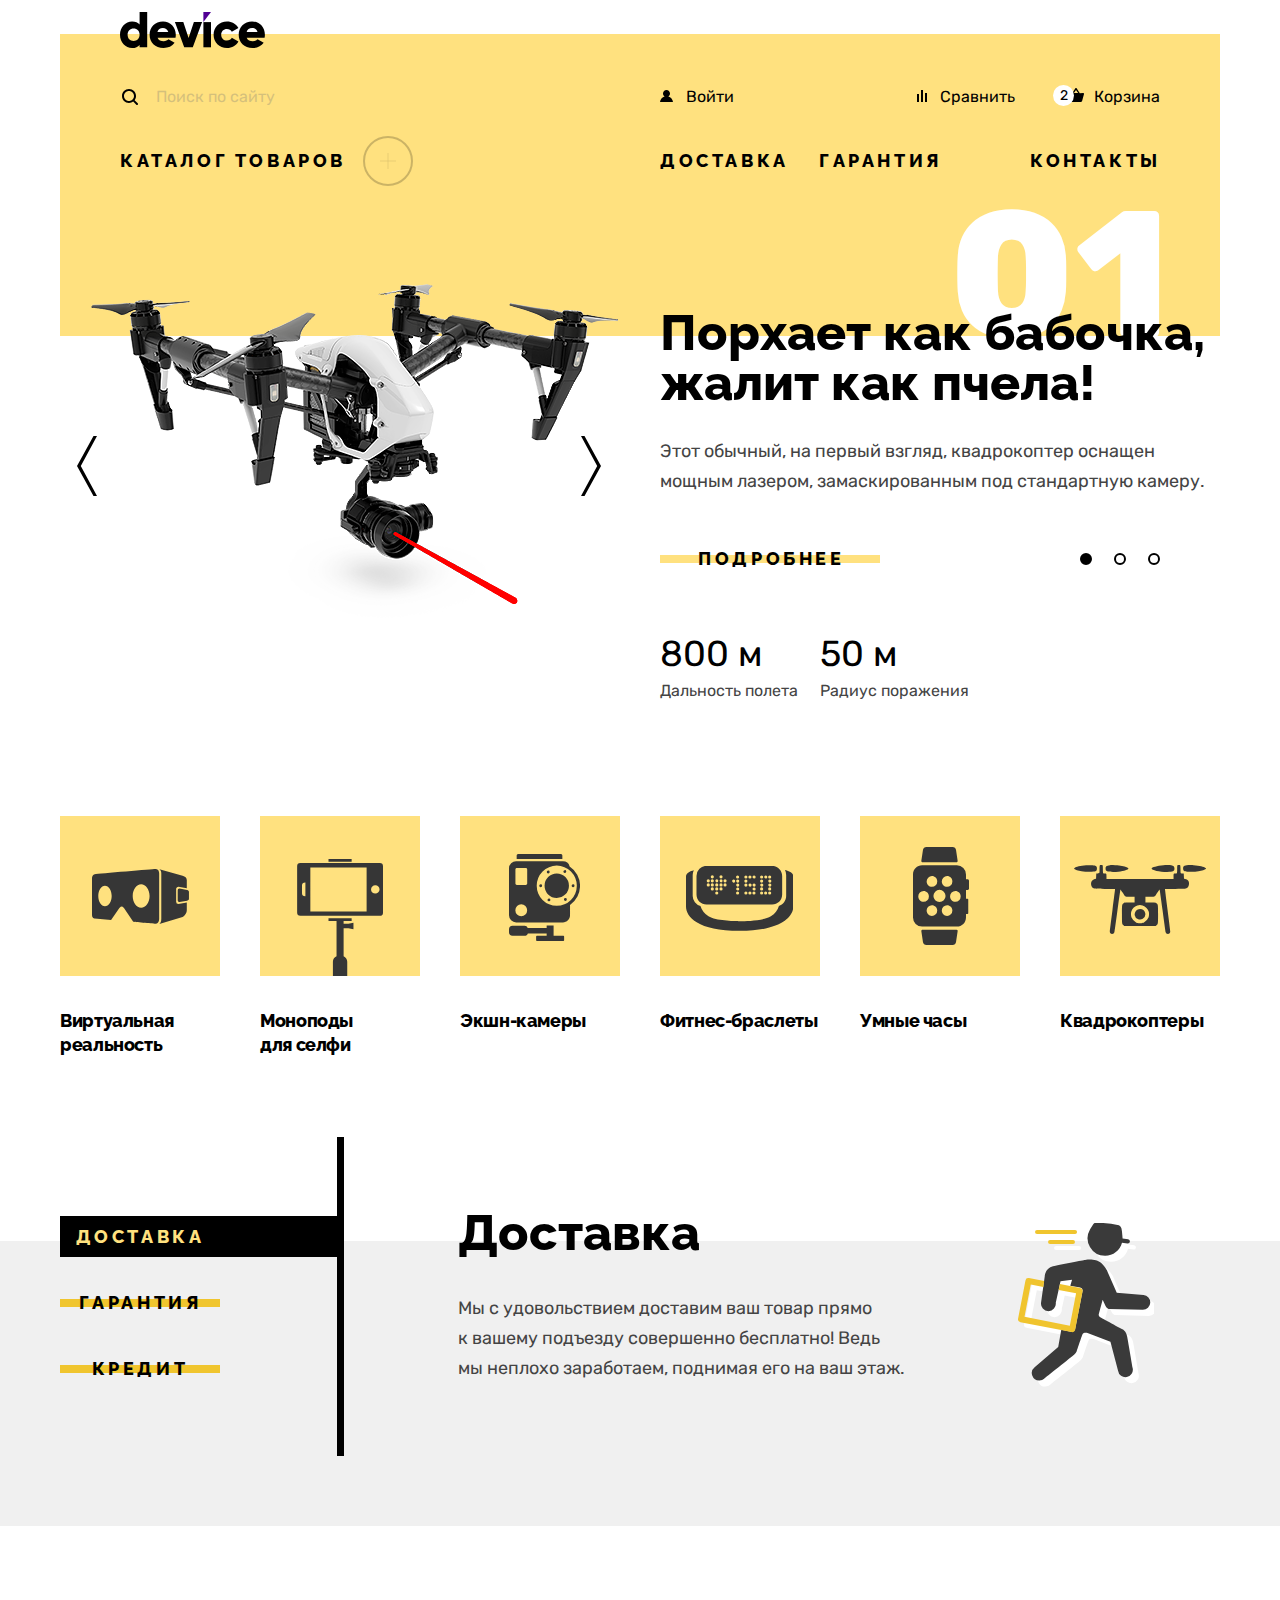
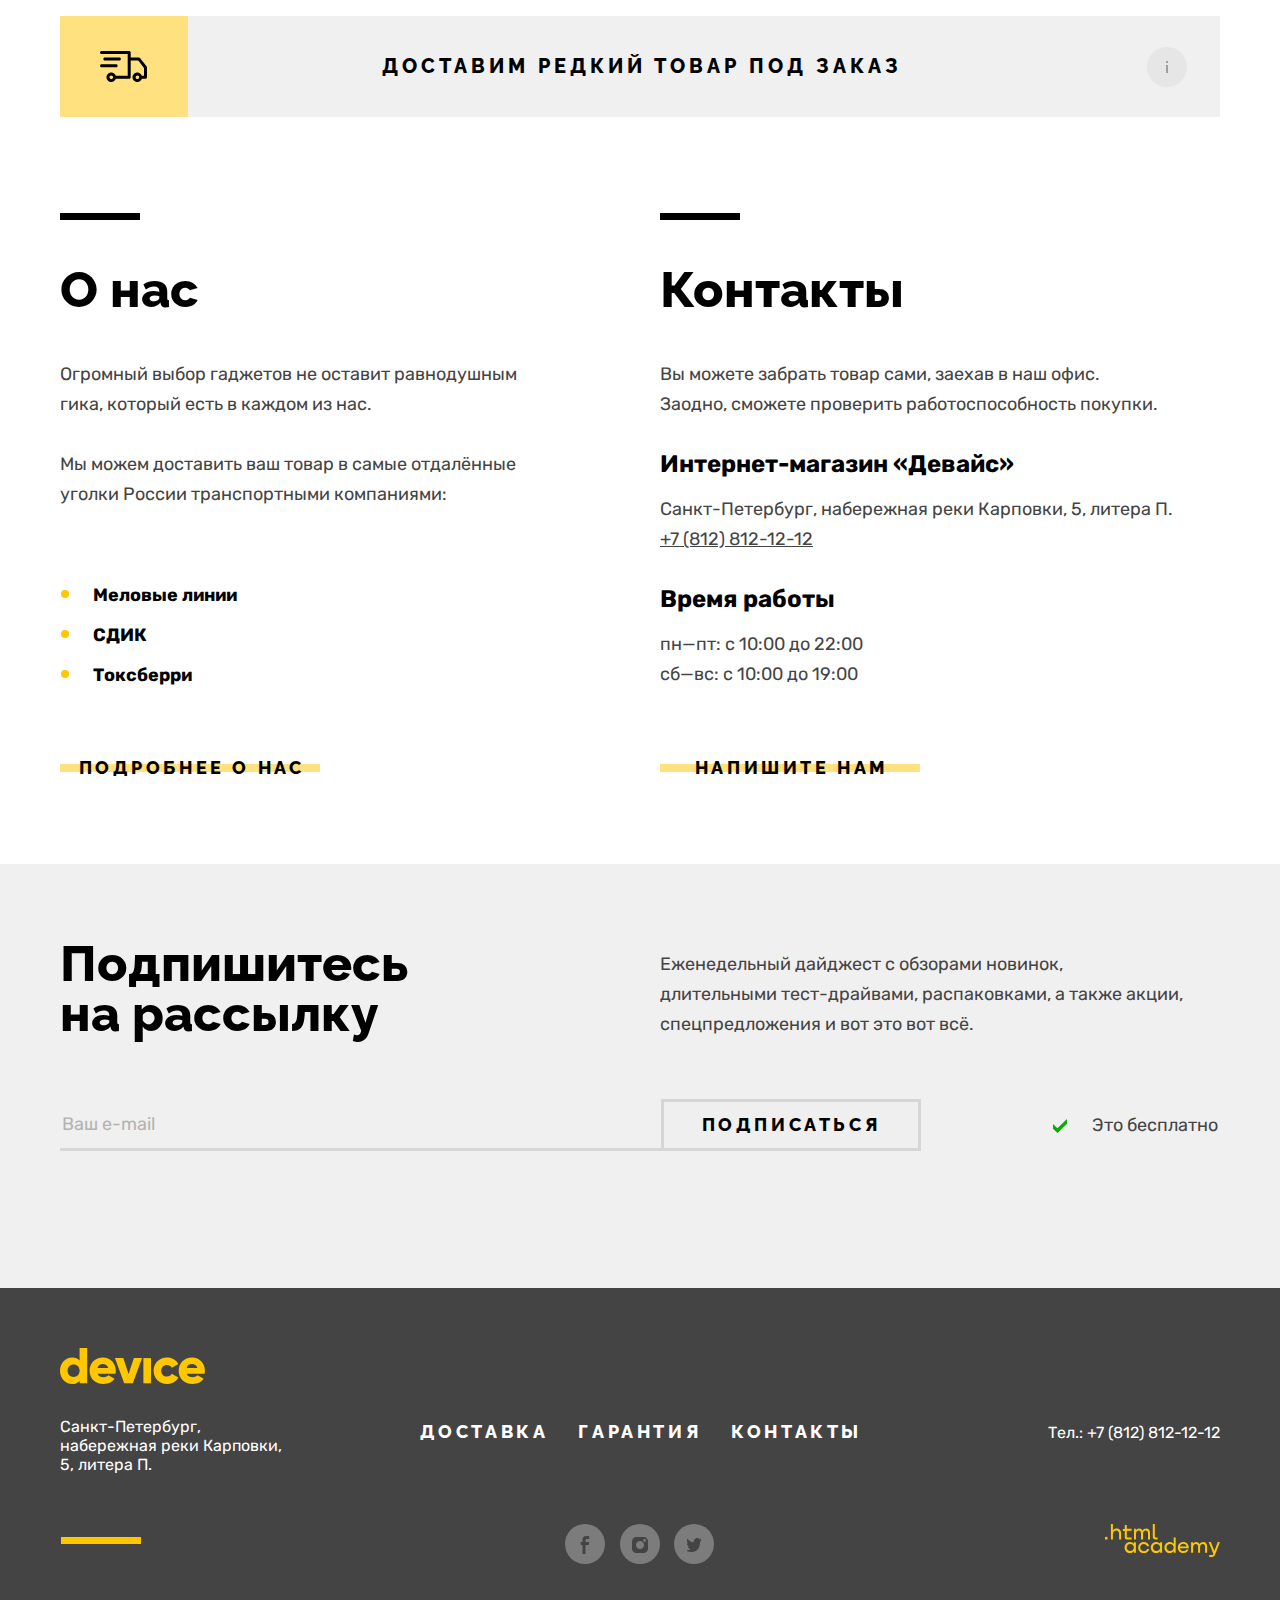
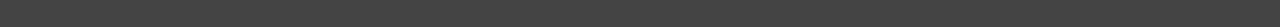
==== commit a27977ab: "Финальные правки" ====
--- a/index.html
+++ b/index.html
@@ -22,6 +22,8 @@
         <ul class="navigation-user-list">
           <li class="navigation-user-item  navigation-user-item-search">
             <form class="navigation-search" method="get" action="https://echo.htmlacademy.ru">
+              <input class="navigation-search-input" id="search" type="search" name="search"
+                placeholder="Поиск по сайту">
               <label class="navigation-search-label" for="search">
                 <svg class="nav-search-img" aria-hidden="true" focusable="false" width="16" height="16"
                   xmlns="http://www.w3.org/2000/svg">
@@ -30,10 +32,7 @@
                 </svg>
                 <span class="visually-hidden">Поиск:</span>
               </label>
-              <input class="navigation-search-input" id="search" type="search" name="search"
-                placeholder="Поиск по сайту">
               <button class="navigation-search-btn" type="submit">Найти</button>
-              <span class="navigation-search-mark"></span>
             </form>
           </li>
           <li class="navigation-user-item  navigation-user-item-login">
@@ -46,38 +45,39 @@
             <a class="navigation-user-link  navigation-user-link-cart" href="#">Корзина</a>
             <span class="user-link-cart-mark"></span>
             <span class="user-link-cart-number">2</span>
-          </li>
-          <div class="popover popover-cart">
-              <svg class="popover-triangle-img" aria-hidden="true" focusable="false" width="14" height="6" viewBox="0 0 14 6" xmlns="http://www.w3.org/2000/svg">
-                <path d="M14 6H0L7 0L14 6Z"/>
-              </svg>                
-            <h2 class="visually-hidden">Корзина</h2>
-            <ul class="popover-cart-items">
-              <li class="popover-item popover-item-first">
-                <a href="#" class="popover-item-image-wrap">
-                  <img src="img/product-1-small.jpg" alt="Товар в корзине" width="41" height="43"
-                    class="popover-item-image">
-                  <span class="popover-item-name popover-item-name-first">Любительская <br>селфи-палка</span>
-                </a>
-                <button class="popover-cart-delete-item" type="button" tabindex="-1"></button>
-              </li>
-              <li class="popover-item popover-item-second">
-                <a href="#" class="popover-item-image-wrap">
-                  <img src="img/product-2-small.jpg" alt="Товар в корзине" width="41" height="43"
-                    class="popover-item-image">
-                  <p class="popover-item-name popover-item-name-second">Профессиональная селфи-палка</p>
-                </a>
-                <button class="popover-cart-delete-item" type="button" tabindex="-1"></button>
-              </li>
-            </ul>
-            <div class="popover-cart-summary">
-              <p class="summary-info summary-info-goods">Товаров: 2</p>
-              <p class="summary-info summary-info-totalsum">Сумма: 2000 ₽</p>
+            <div class="popover popover-cart">
+              <svg class="popover-triangle-img" aria-hidden="true" focusable="false" width="14" height="6"
+                viewBox="0 0 14 6" xmlns="http://www.w3.org/2000/svg">
+                <path d="M14 6H0L7 0L14 6Z" />
+              </svg>
+              <h2 class="visually-hidden">Корзина</h2>
+              <ul class="popover-cart-items">
+                <li class="popover-item popover-item-first">
+                  <a href="#" class="popover-item-image-wrap">
+                    <img src="img/product-1-small.jpg" alt="Товар в корзине" width="41" height="43"
+                      class="popover-item-image">
+                    <span class="popover-item-name popover-item-name-first">Любительская <br>селфи-палка</span>
+                  </a>
+                  <button class="popover-cart-delete-item" type="button" tabindex="-1"></button>
+                </li>
+                <li class="popover-item popover-item-second">
+                  <a href="#" class="popover-item-image-wrap">
+                    <img src="img/product-2-small.jpg" alt="Товар в корзине" width="41" height="43"
+                      class="popover-item-image">
+                    <p class="popover-item-name popover-item-name-second">Профессиональная селфи-палка</p>
+                  </a>
+                  <button class="popover-cart-delete-item" type="button" tabindex="-1"></button>
+                </li>
+              </ul>
+              <div class="popover-cart-summary">
+                <p class="summary-info summary-info-goods">Товаров: 2</p>
+                <p class="summary-info summary-info-totalsum">Сумма: 2000 ₽</p>
+              </div>
+              <div class="popover-button-wrap">
+                <button class="popover-button">Открыть корзину</button>
+              </div>
             </div>
-            <div class="popover-button-wrap">
-              <button class="popover-button">Открыть корзину</button>
-            </div>
-          </div>
+          </li>
         </ul>
 
         <ul class="main-navigation-list">
@@ -114,7 +114,6 @@
       </nav>
     </header>
   </div>
-
   <main class="main-container">
     <h1 class="visually-hidden">Онлайн-магазин гаджетов Device</h1>
     <section class="products">
@@ -131,7 +130,6 @@
             </button>
           </div>
         </div>
-
         <div class="article-description">
           <h1 class="article-header">Порхает как бабочка, жалит как пчела!</h1>
           <p class="article-product-description">
@@ -177,7 +175,6 @@
             </ul>
           </div>
         </div>
-
       </article>
       <article class="product product-2">
         <div class="article-image">
@@ -191,7 +188,6 @@
             </button>
           </div>
         </div>
-
         <div class="article-description">
           <h1 class="article-header">Худеем<br>правильно!</h1>
           <p class="article-product-description">
@@ -230,7 +226,6 @@
             </ul>
           </div>
         </div>
-
       </article>
       <article class="product product-3">
         <div class="article-image">
@@ -244,7 +239,6 @@
             </button>
           </div>
         </div>
-
         <div class="article-description">
           <h1 class="article-header">Делай селфи,<br>как Бен Стиллер!</h1>
           <p class="article-product-description">
@@ -295,9 +289,7 @@
               </li>
             </ul>
           </div>
-
-        </div>
-
+        </div>
       </article>
     </section>
     <section class="categories">
@@ -357,26 +349,27 @@
       <h2 class="visually-hidden">Сервисы</h2>
       <div class="services-wrapper">
         <div class="services-content">
-
           <div class="services-slider-item services-slider-item-active services-slider-item-delivery">
             <h3 class="services-subtitle">Доставка</h3>
             <p class="services-slider-text">Мы с удовольствием доставим ваш товар прямо<br>
               к вашему подъезду совершенно бесплатно! Ведь<br>
-              мы неплохо заработаем, поднимая его на ваш этаж.</p>
+              мы неплохо заработаем, поднимая его на ваш этаж.
+            </p>
           </div>
           <div class="services-slider-item services-slider-item-warranty">
             <h3 class="services-subtitle">Гарантия</h3>
             <p class="services-slider-text">Если из-за возгорания купленного у нас товара у вас сгорит дом — не
               переживайте, мы выдадим вам новый.
-              Товар, не дом, конечно же.</p>
+              Товар, не дом, конечно же.
+            </p>
           </div>
           <div class="services-slider-item services-slider-item-credit">
             <h3 class="services-subtitle">Кредит</h3>
             <p class="services-slider-text">Залезть в долговую яму стало проще! Кредитные консультанты подберут для вас
               наиболее выгодные условия кредита. Выгодные
-              для банка, разумеется.</p>
-          </div>
-
+              для банка, разумеется.
+            </p>
+          </div>
           <div class="services-slider-controls">
             <label class="services-slider-control-active">
               <button type="button" class="services-slider-control services-slider-control-active">Доставка</button>
@@ -388,7 +381,6 @@
               <button type="button" class="services-slider-control">Кредит</button>
             </label>
           </div>
-
         </div>
       </div>
     </section>
@@ -467,8 +459,10 @@
           </p>
         </div>
         <div class="mailing-form-container">
-          <form action="#" method="POST" class="mailing-form">
-            <input type="email" class="mailing-subscribe-input" placeholder="Ваш e-mail" required>
+          <form action="https://echo.htmlacademy.ru" method="POST" class="mailing-form">
+            <label for="subscribe-input" class="visually-hidden"></label>
+            <input type="email" class="mailing-subscribe-input" placeholder="Ваш e-mail" name="subscribe-input"
+              id="subscribe-input" required>
             <button class="button mailing-submit-button" type="submit">Подписаться</button>
           </form>
           <span class="mailing-form-text">Это бесплатно</span>
@@ -616,7 +610,6 @@
               <span class="modal-subtext">Пожалуйста, представьтесь</span>
             </label>
           </div>
-
           <div class="modal-form-label-wrap">
             <label for="customer-email" class="modal-form-label modal-form-email">Ваш e-mail:
               <input class="modal-input modal-input-email" type="text" placeholder="krasotka92@mail.ru"
@@ -624,38 +617,36 @@
               <span class="modal-subtext">Забавный у вас адрес</span>
             </label>
           </div>
-
           <div class="modal-form-label-wrap">
             <label for="customer-order" class="modal-form-label modal-form-order">Что нужно привезти:
               <input class="modal-input modal-input-order" type="text" placeholder="В свободной форме"
                 name="customer-order" id="customer-order">
             </label>
           </div>
-
           <div class="modal-form-label-wrap">
+            <button type="button" class="quantity-control-minus">
+              <svg class="quantity-minus-svg" aria-hidden="true" focusable="false" width="16" height="2"
+                viewBox="0 0 16 2" xmlns="http://www.w3.org/2000/svg">
+                <path d="M16 0H0V2H16V0Z" />
+              </svg>
+              <span class="visually-hidden">Уменьшить</span>
+            </button>
             <label for="order-quantity" class="modal-form-label modal-form-quantity">Количество:
               <input class="modal-input modal-input-quantity" type="text" placeholder="1" name="order-quantity"
                 id="order-quantity">
-
-                <button type="button" class="quantity-control-minus">
-                  <svg class="quantity-minus-svg" aria-hidden="true" focusable="false" width="16" height="2" viewBox="0 0 16 2" xmlns="http://www.w3.org/2000/svg">
-                    <path d="M16 0H0V2H16V0Z"/>
-                  </svg>
-                  <span class="visually-hidden">Уменьшить</span>
-                </button>
-  
-                <button type="button" class="quantity-control-plus">
-                  <svg class="quantity-plus-svg" aria-hidden="true" focusable="false" width="16" height="16" viewBox="0 0 16 16" xmlns="http://www.w3.org/2000/svg">
-                    <path d="M16 7H9V0H7V7H0V9H7V16H9V9H16V7Z" />
-                  </svg>
-                  <span class="visually-hidden">Увеличить</span>
-                </button>
-
             </label>
+            <button type="button" class="quantity-control-plus">
+              <svg class="quantity-plus-svg" aria-hidden="true" focusable="false" width="16" height="16"
+                viewBox="0 0 16 16" xmlns="http://www.w3.org/2000/svg">
+                <path d="M16 7H9V0H7V7H0V9H7V16H9V9H16V7Z" />
+              </svg>
+              <span class="visually-hidden">Увеличить</span>
+            </button>
             <span class="order-popover-mark"></span>
             <div class="order-quantity-popover">
-              <svg class="popover-triangle-img" aria-hidden="true" focusable="false" width="14" height="6" viewBox="0 0 14 6" xmlns="http://www.w3.org/2000/svg">
-                <path d="M14 6H0L7 0L14 6Z"/>
+              <svg class="popover-triangle-img" aria-hidden="true" focusable="false" width="14" height="6"
+                viewBox="0 0 14 6" xmlns="http://www.w3.org/2000/svg">
+                <path d="M14 6H0L7 0L14 6Z" />
               </svg>
               <h2 class="visually-hidden">Справка</h2>
               <p class="quantity-popover-text">Постараемся найти, сколько нужно. Привезём сколько получится по
@@ -663,11 +654,9 @@
                 к провозу багажа.
               </p>
             </div>
-
-
           </div>
           <div class="modal-submit-wrap">
-            <button href="#" class="btn modal-submit-btn" type="submit">Отправить</button>
+            <button class="btn modal-submit-btn" type="submit">Отправить</button>
           </div>
         </form>
       </section>
--- a/css/styles.css
+++ b/css/styles.css
@@ -142,14 +142,14 @@
 	text-align: right;
 }
 
-.navigation-user-item-cart:hover + .popover {
+.navigation-user-item-cart:hover > .popover {
 	display: block;
 }
 
 .popover {
 	position: absolute;
-	top: 86px;
-	right: -20px;
+	top: 56px;
+	right: -80px;
 	z-index: 100;
 	width: 320px;
 	min-height: 150px;
@@ -159,7 +159,7 @@
 	display: none;
 }
 
-.popover-triangle-img{
+.popover-triangle-img {
 	content: "";
 	position: absolute;
 	z-index: 100;
@@ -379,10 +379,21 @@
 	align-items: center;
 }
 
+.navigation-search-label {
+	position: absolute;
+	top: 8px;
+	left: 2px;
+	cursor: pointer;
+}
+
+.nav-search-img {
+	fill: #000;
+}
+
 .navigation-search-input {
 	position: relative;
 	display: block;
-	width: 440px;
+	width: 480px;
 	font-family: "Rubik", "Arial", sans-serif;
 	font-style: normal;
 	font-weight: normal;
@@ -392,45 +403,8 @@
 	color: #000000;
 	border: none;
 	outline: none;
-}
-
-/* .navigation-search-input:focus-visible ~ span {
-	position: absolute;
-	content: "";
-	z-index: 0;
-	opacity: 1;
-	width: 530px;
+	padding-left: 36px;
 	height: 40px;
-	top: 50%;
-	left: 50%;
-	transform: translate(-51%, -50%);
-	border: 2px solid #AF4FFF;
-	border-radius: 20px;
-} */
-
-.navigation-search-input:focus-visible + .navigation-search-btn {
-	opacity: 1;
-	z-index: 0;
-}
-
-.navigation-search-input:active~span {
-	border: 2px solid #000;
-	border-radius: 20px;
-}
-
-.navigation-search-input:active+.navigation-search-btn {
-	opacity: 1;
-	z-index: 0;
-	border: none;
-	border-left: 2px solid #000;
-}
-
-.navigation-search-input::placeholder {
-	opacity: 0.3;
-}
-
-.navigation-search-input:hover::placeholder {
-	opacity: 0.6;
 }
 
 .navigation-search-btn {
@@ -444,46 +418,58 @@
 	width: 160px;
 	height: 40px;
 	background-color: transparent;
-	border: 2px solid #000;
-	border-radius: 0px 20px 20px 0px;
 	cursor: pointer;
-	opacity: 0;
-	z-index: -1;
-}
-
-.navigation-search-btn:hover {
-	color: #fff;
-	background-color: #000;
-}
-
-.navigation-search-btn:focus-visible {
-	content: "";
-	z-index: 0;
-	color: #000;
-	background-color: transparent;
-	opacity: 1;
-	width: 160px;
+	display: none;
+}
+
+.navigation-search-input:not(:placeholder-shown)~.navigation-search-btn {
+	display: block;
+	border: 2px solid #000000;
+	border-top-right-radius: 20px;
+	border-bottom-right-radius: 20px;
+	border-top-left-radius: 0;
+	border-bottom-left-radius: 0;
+	border-left: 0;
+}
+
+.navigation-search-input:not(:placeholder-shown)~.navigation-search-btn:hover {
+	color: white;
+	background: #000000;
+}
+
+.navigation-search-input:not(:placeholder-shown)~.navigation-search-btn:focus {
+	border: 2px solid #af4fff;
+}
+
+.navigation-search-input:not(:placeholder-shown)~.navigation-search-btn:active {
+	background: #000000;
+	color: rgba(220, 220, 220, 0.3);
+	border-color: #000
+}
+
+.navigation-search-input:focus {
+	border: 2px solid #af4fff;
+	border-radius: 20px;
+	width: 516px;
 	height: 40px;
-	border: 2px solid #AF4FFF;
-	border-radius: 0px 20px 20px 0px;
-	outline: none;
-}
-
-.navigation-search-btn:active {
-	z-index: 0;
-	opacity: 1;
-	color: rgba(255, 255, 255, .3)
-}
-
-.navigation-search-label {
-	cursor: pointer;
-	order: -1;
-	margin-right: 20px;
-	align-self: end;
-}
-
-.nav-search-img {
-	fill: #000;
+	margin-right: 0;
+}
+
+.navigation-search-input:not(:placeholder-shown) {
+	width: 356px;
+	border-top-right-radius: 0;
+	border-bottom-right-radius: 0;
+	border-top-left-radius: 20px;
+	border-bottom-left-radius: 20px;
+	border: 2px solid #000000;
+}
+
+.navigation-search-input::placeholder {
+	opacity: 0.3;
+}
+
+.navigation-search-input:hover::placeholder {
+	opacity: 0.6;
 }
 
 .navigation-user-link {
@@ -879,11 +865,6 @@
 .product {
 	display: flex;
 }
-
-
-/* .product-1 {
-	display: none;
-} */
 
 .product-2 {
 	display: none;
@@ -1268,11 +1249,6 @@
 	color: #444444;
 }
 
-
-/* .services-slider-item-delivery {
-	display: none;
-} */
-
 .services-slider-item-warranty {
 	display: none;
 }
@@ -1420,7 +1396,6 @@
 	content: "";
 	position: absolute;
 	border: 5px solid #AF4FFF;
-	/* outline: inset 5px solid #AF4FFF; */
 	width: 1164px;
 	height: 100px;
 	top: 50%;
@@ -2343,18 +2318,6 @@
 	position: relative;
 }
 
-.select-control:focus::before {
-	/* content: "";
-	position: absolute;
-  border: 5px solid #AF4FFF;
-	min-width: 217px;
-	height: 30px;
-	top: 10px;
-	left: 10px;
-	/* transform: translate(-50%, -50%); 
-	outline: none; */
-}
-
 .select-control-btn {
 	border: none;
 	fill: #000;
@@ -2363,6 +2326,7 @@
 	position: relative;
 	left: 4px;
 	top: -2px;
+	background-color: transparent;
 }
 
 .select-control:hover {
@@ -3347,7 +3311,7 @@
 	box-shadow: inset 0 0 0 3px #FF3D3D;
 }
 
-.modal-input-email:focus:invalid ~ .modal-subtext {
+.modal-input-email:focus:invalid~.modal-subtext {
 	color: #FF3D3D;
 }
 
@@ -3379,6 +3343,32 @@
 .modal-form-name {
 	width: 360px;
 	margin-right: 40px;
+}
+
+.modal-form-name::before {
+	position: absolute;
+	content: "";
+	top: 60px;
+	right: 60px;
+	z-index: 1;
+	background-color: transparent;
+	background-image: url("../img/modal-username.svg");
+	background-repeat: no-repeat;
+	width: 13px;
+	height: 12px;
+}
+
+.modal-form-email::before {
+	position: absolute;
+	content: "";
+	top: 60px;
+	right: 20px;
+	z-index: 1;
+	background-color: transparent;
+	background-image: url("../img/modal-mail.svg");
+	background-repeat: no-repeat;
+	width: 15px;
+	height: 12px;
 }
 
 .modal-form-label {
@@ -3549,7 +3539,7 @@
 	cursor: pointer;
 }
 
-.order-popover-mark:hover + .order-quantity-popover {
+.order-popover-mark:hover+.order-quantity-popover {
 	display: block;
 }
 
@@ -3586,6 +3576,7 @@
 	border: none;
 	cursor: pointer;
 	outline: none;
+	z-index: 1;
 	background-color: transparent;
 }
 
@@ -3602,15 +3593,15 @@
 
 .quantity-plus-svg,
 .quantity-minus-svg {
-	fill:rgba(0, 0, 0, .6);
+	fill: rgba(0, 0, 0, .6);
 }
 
 .quantity-control-minus:hover .quantity-minus-svg {
-	fill:rgba(0, 0, 0, 1);
+	fill: rgba(0, 0, 0, 1);
 }
 
 .quantity-control-plus:hover .quantity-plus-svg {
-	fill:rgba(0, 0, 0, 1);
+	fill: rgba(0, 0, 0, 1);
 }
 
 .quantity-control-minus:focus-visible::before {
@@ -3630,8 +3621,8 @@
 	position: absolute;
 	width: 32px;
 	height: 32px;
-	top: -6px;
-	right: -13px;
+	top: -7px;
+	right: -14px;
 	outline: none;
 	border: 2px solid #AF4FFF;
 	border-radius: 50%;
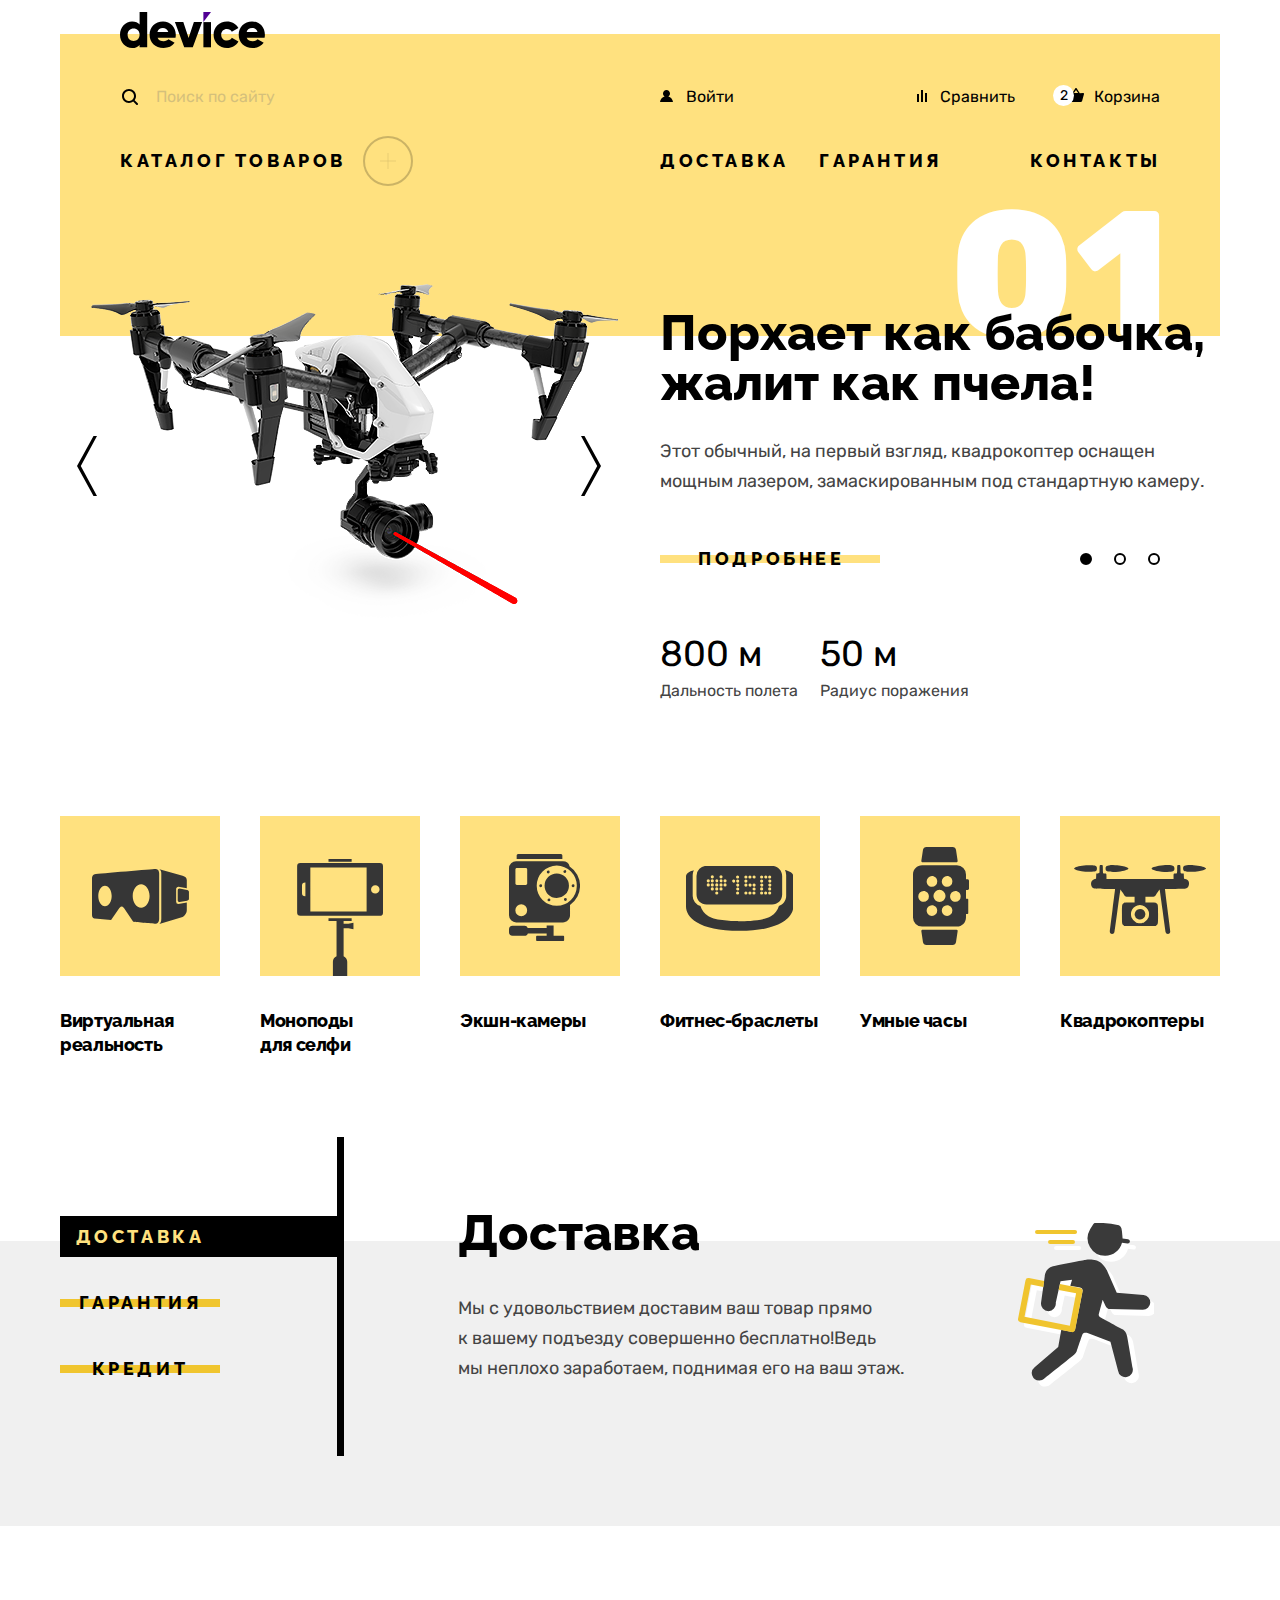
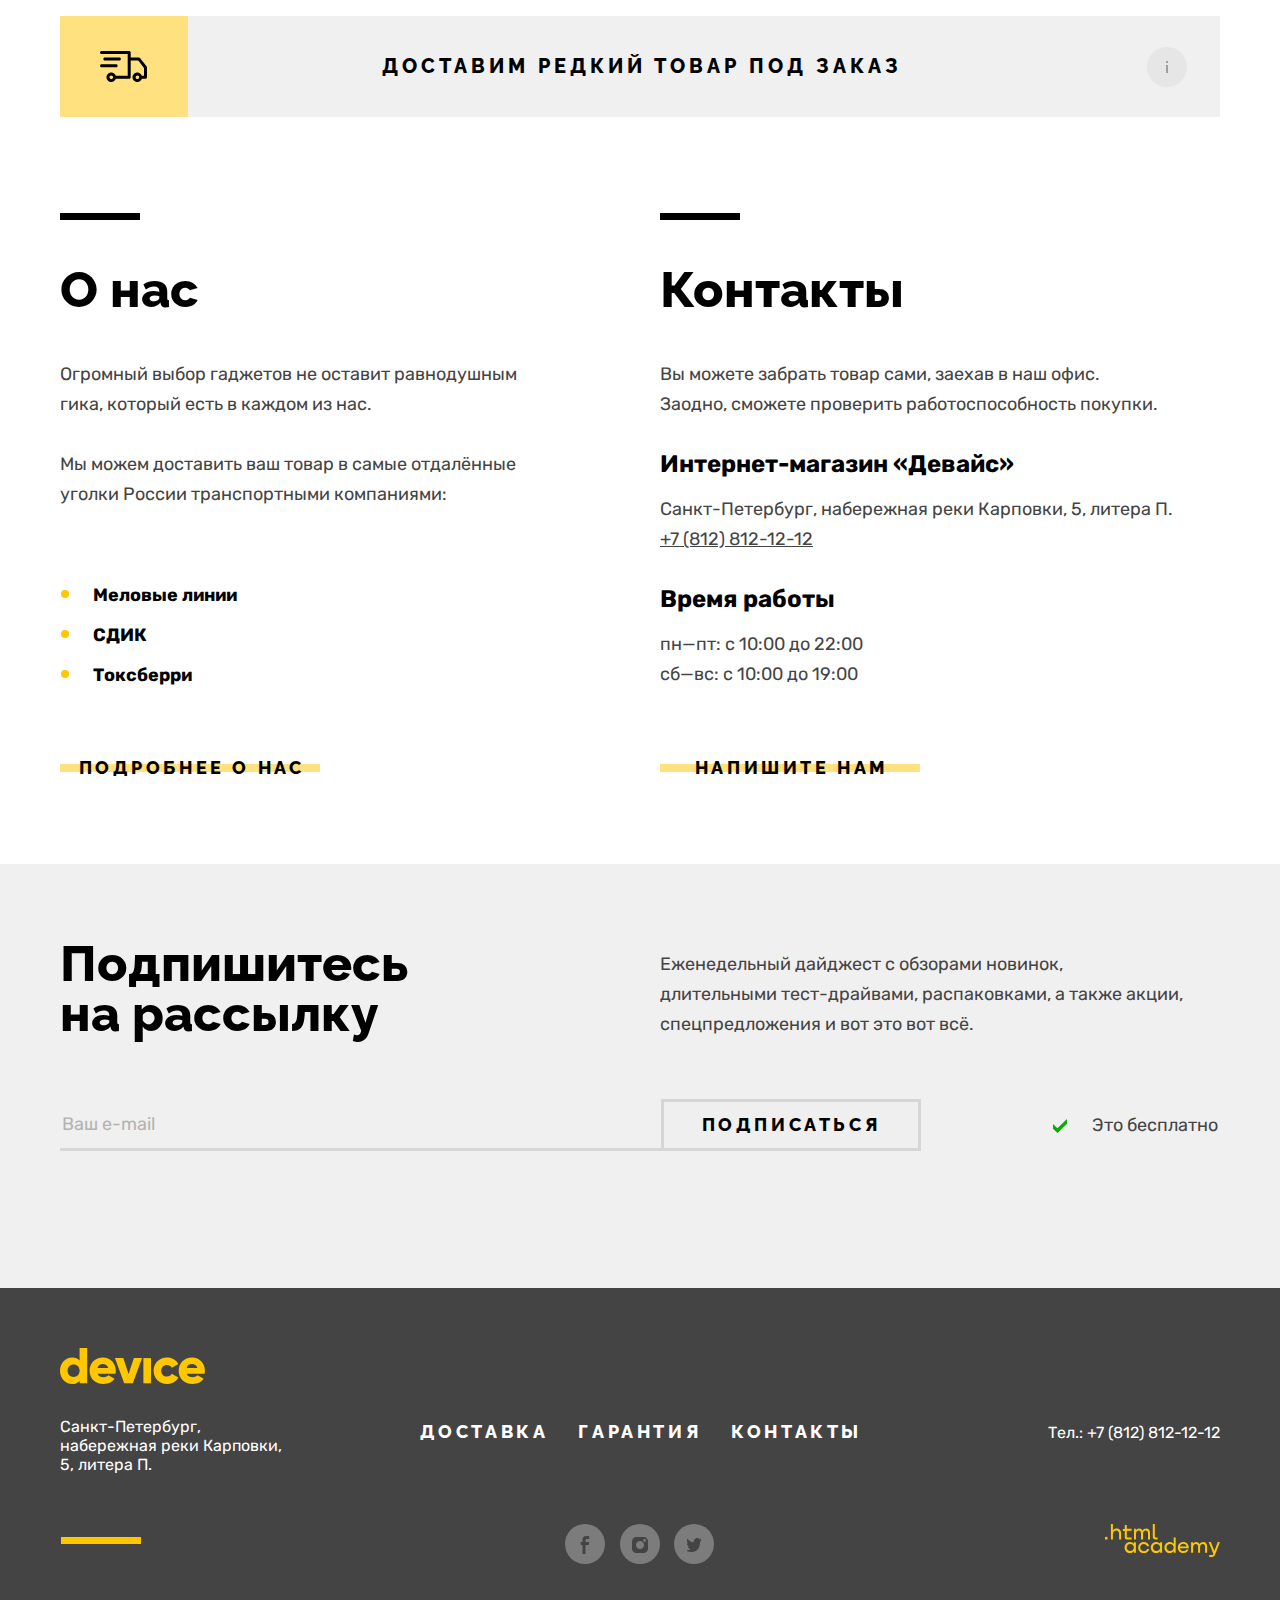
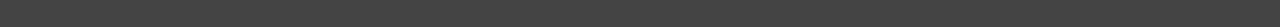
==== commit 851af06c: "Правки" ====
--- a/index.html
+++ b/index.html
@@ -7,6 +7,7 @@
   <meta name="viewport" content="width=device-width, initial-scale=1.0" />
   <title>HTML Academy: Девайс</title>
   <link rel="stylesheet" href="css/styles.css">
+  <script defer src="js/user-authorization.js"></script>
 </head>
 
 <body>
@@ -30,7 +31,7 @@
                   <path
                     d="m15.7 14.3-3.1-3.1C13.5 10 14 8.6 14 7c0-3.9-3.1-7-7-7S0 3.1 0 7s3.1 7 7 7c1.6 0 3-.5 4.2-1.4l3.1 3.1c.2.2.4.3.7.3.6 0 1-.4 1-1 0-.2-.1-.5-.3-.7ZM2 7c0-2.8 2.2-5 5-5s5 2.2 5 5-2.2 5-5 5-5-2.2-5-5Z" />
                 </svg>
-                <span class="visually-hidden">Поиск:</span>
+                <span class="visually-hidden">Поиск: </span>
               </label>
               <button class="navigation-search-btn" type="submit">Найти</button>
             </form>
@@ -352,7 +353,7 @@
           <div class="services-slider-item services-slider-item-active services-slider-item-delivery">
             <h3 class="services-subtitle">Доставка</h3>
             <p class="services-slider-text">Мы с удовольствием доставим ваш товар прямо<br>
-              к вашему подъезду совершенно бесплатно! Ведь<br>
+              к вашему подъезду совершенно бесплатно!Ведь<br>
               мы неплохо заработаем, поднимая его на ваш этаж.
             </p>
           </div>
@@ -365,8 +366,8 @@
           </div>
           <div class="services-slider-item services-slider-item-credit">
             <h3 class="services-subtitle">Кредит</h3>
-            <p class="services-slider-text">Залезть в долговую яму стало проще! Кредитные консультанты подберут для вас
-              наиболее выгодные условия кредита. Выгодные
+            <p class="services-slider-text">Залезть в долговую яму стало проще!Кредитные консультанты подберут для вас
+              наиболее выгодные условия кредита.Выгодные
               для банка, разумеется.
             </p>
           </div>
--- a/css/styles.css
+++ b/css/styles.css
@@ -96,11 +96,7 @@
 }
 
 .catalog-nav {
-	padding-top: 25px;
-	padding-bottom: 53px;
-}
-
-.catalog-navigation {
+	padding-top: 24px;
 	padding-bottom: 47px;
 }
 
@@ -221,11 +217,6 @@
 	border: none;
 }
 
-.popover-item-image-wrap {
-	display: flex;
-	color: white
-}
-
 .popover-item-image-wrap:hover {
 	opacity: 0.6;
 }
@@ -305,6 +296,7 @@
 	margin-left: auto;
 	width: 180px;
 	font: inherit;
+	text-align: left;
 }
 
 .summary-info {
@@ -322,6 +314,7 @@
 	width: 120px;
 	margin-left: 20px;
 	margin-right: 10px;
+	text-align: left;
 }
 
 .summary-info-totalsum {
@@ -2379,7 +2372,7 @@
 
 .catalog-header-title {
 	margin: 0;
-	padding-bottom: 17px;
+	padding-bottom: 22px;
 	font-family: "Raleway", "Arial", sans-serif;
 	font-style: normal;
 	font-weight: 800;
@@ -2755,6 +2748,10 @@
 	background-color: #444444;
 	color: white;
 }
+
+.catalog-page-footer {
+	padding-top: 65px;
+}	
 
 .footer-wrapper {
 	width: 1160px;
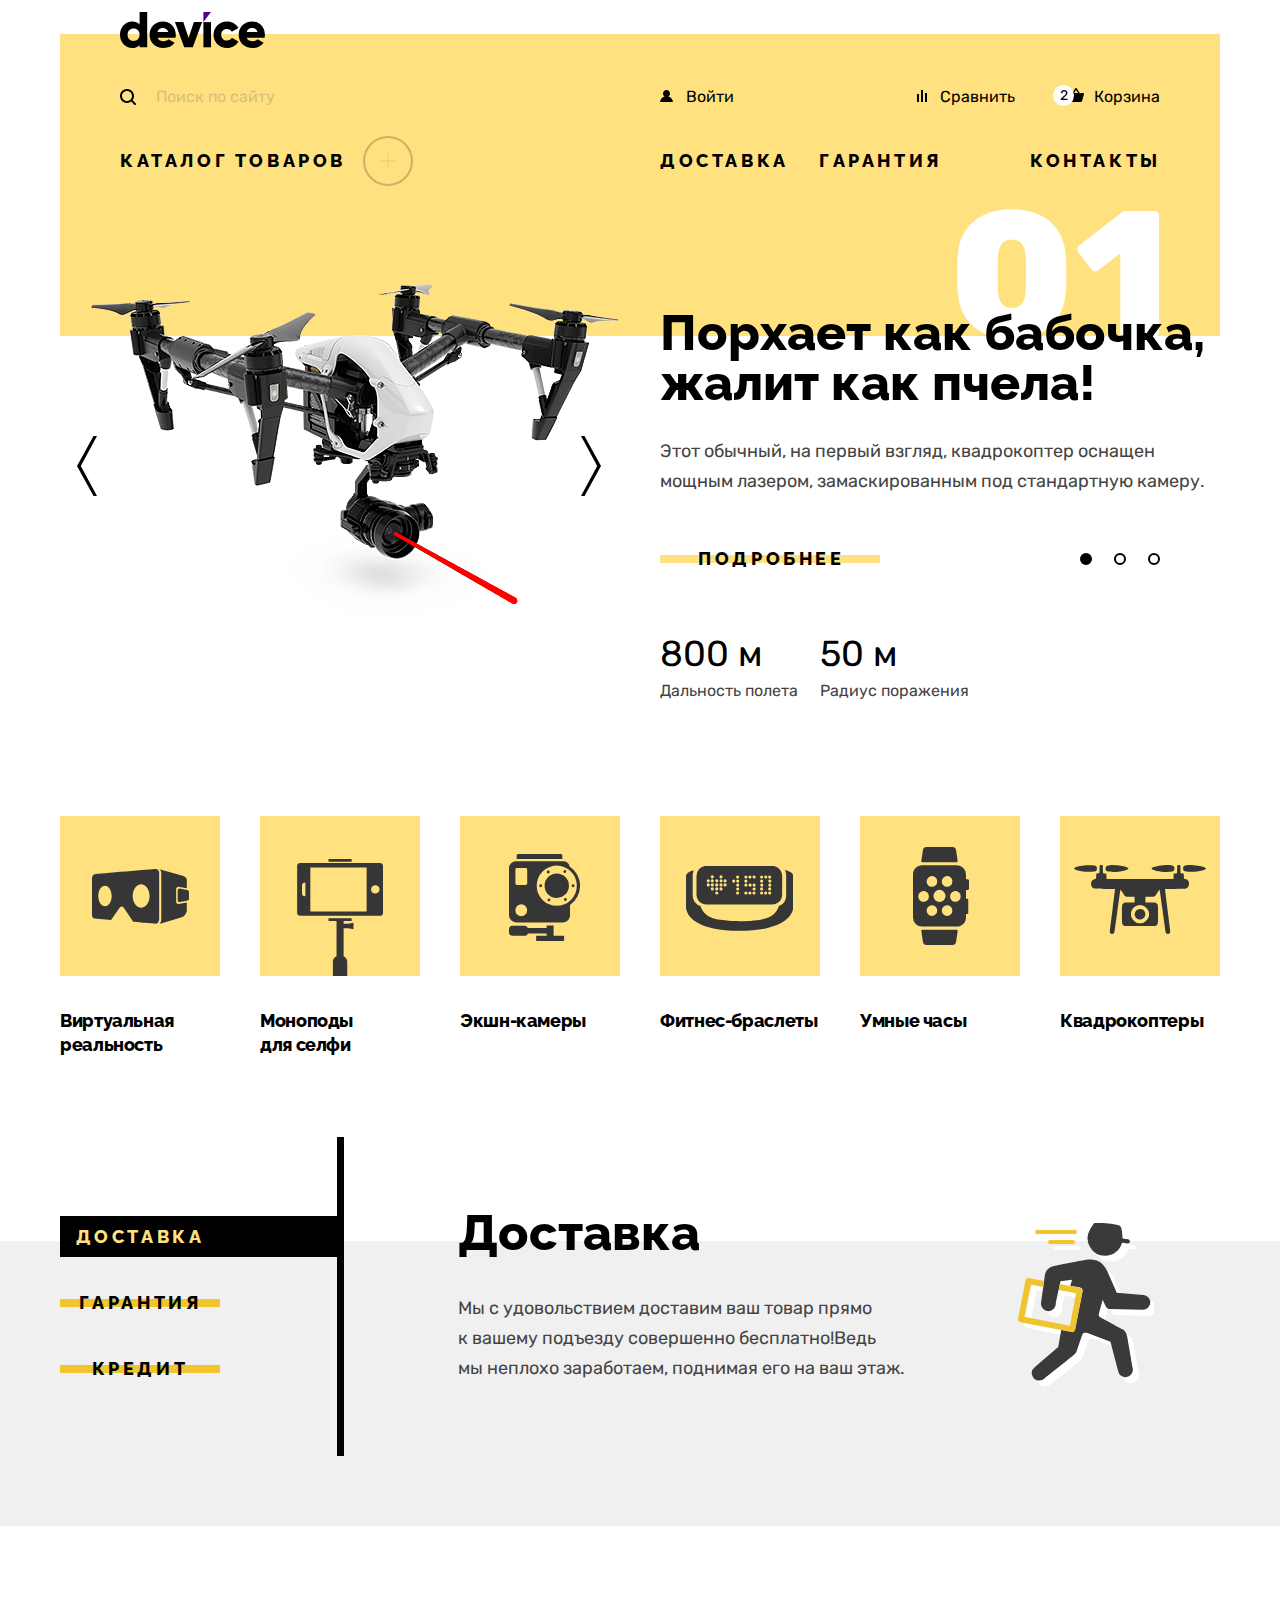
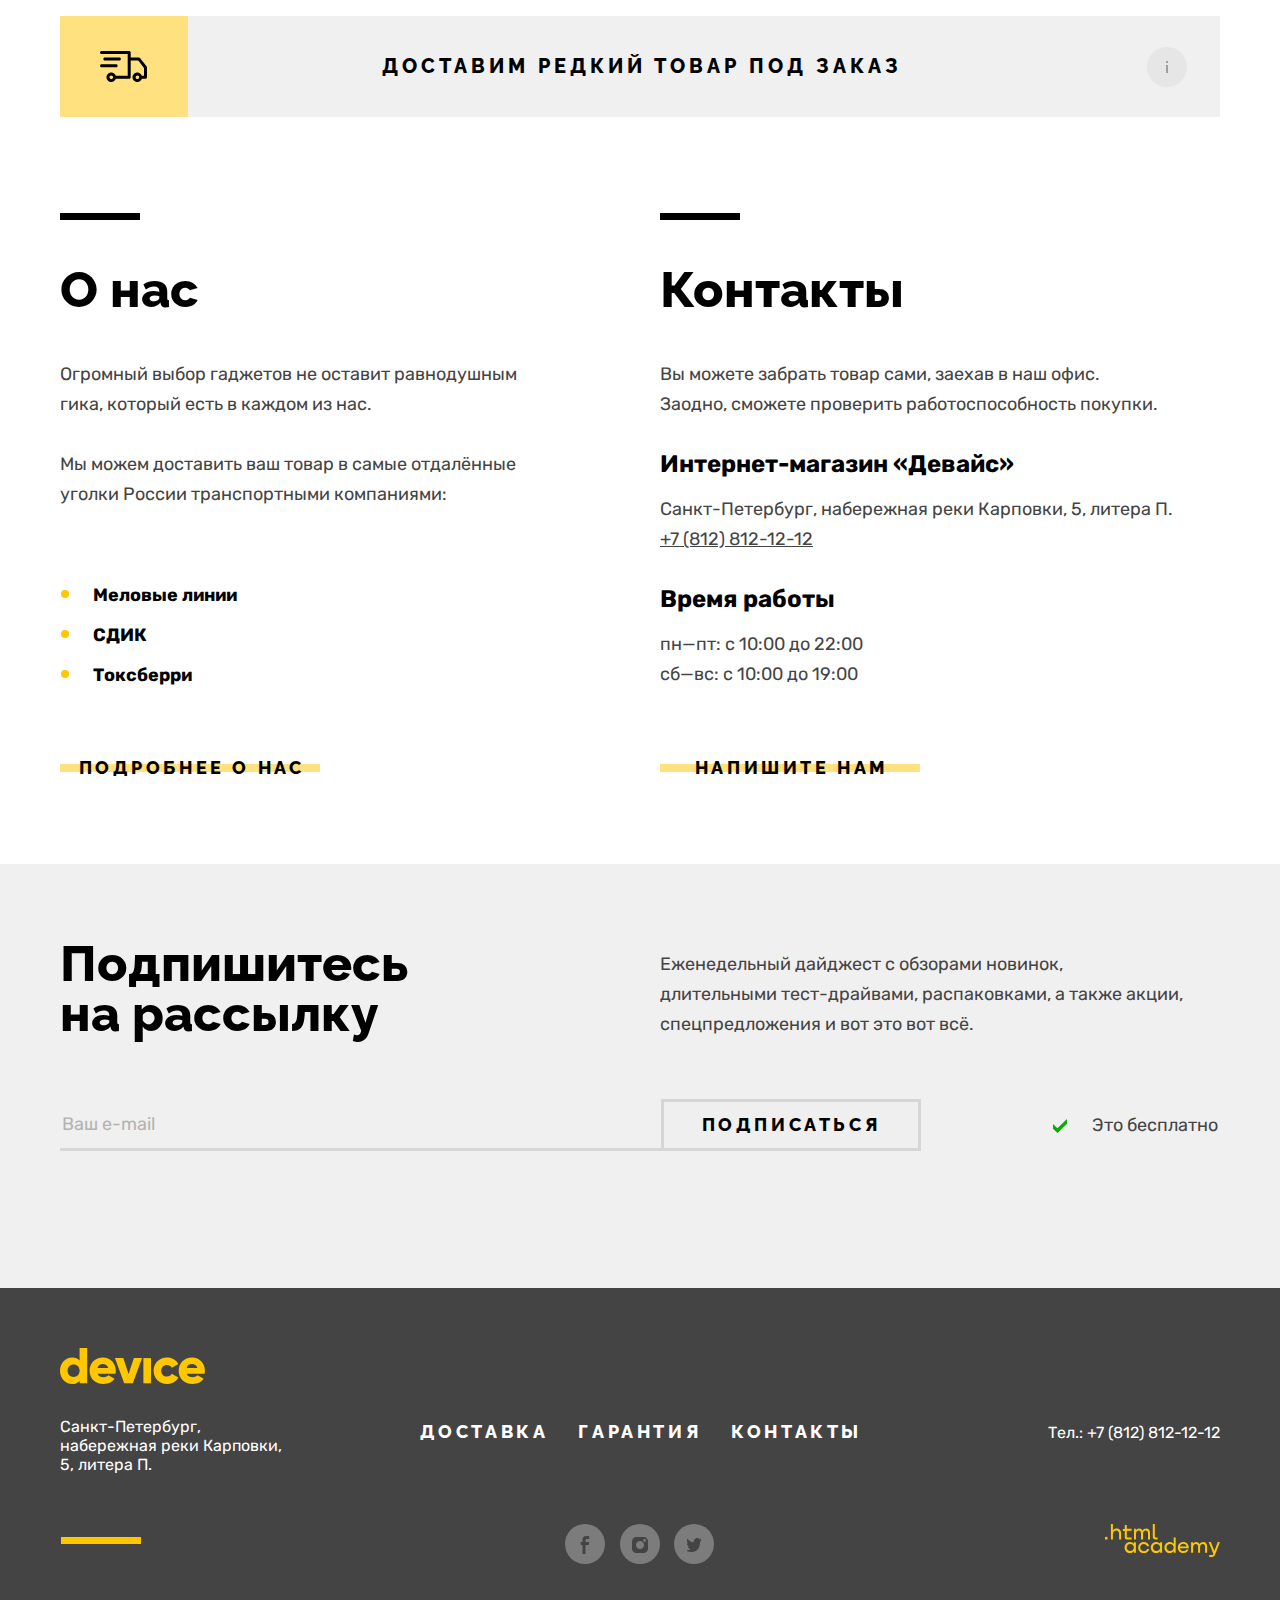
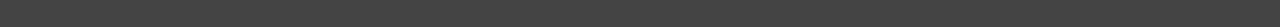
==== commit 3b8afa54: "Еще" ====
--- a/index.html
+++ b/index.html
@@ -7,13 +7,12 @@
   <meta name="viewport" content="width=device-width, initial-scale=1.0" />
   <title>HTML Academy: Девайс</title>
   <link rel="stylesheet" href="css/styles.css">
-  <script defer src="js/user-authorization.js"></script>
 </head>
 
 <body>
   <div class="header-wrapper">
     <header class="page-header">
-      <h1 class="visually-hidden">Интернет-магазин гаджетов "DEVICE"</h1>
+      <h1 class="visually-hidden">Интернет-магазин гаджетов "DEVICE".</h1>
       <div class="page-header-logo">
         <a href="#" class="header-logo"><img src="img/logo-full.svg" alt="Логотип интернет-магазина     Device"
             width="145" height="36">
@@ -31,9 +30,12 @@
                   <path
                     d="m15.7 14.3-3.1-3.1C13.5 10 14 8.6 14 7c0-3.9-3.1-7-7-7S0 3.1 0 7s3.1 7 7 7c1.6 0 3-.5 4.2-1.4l3.1 3.1c.2.2.4.3.7.3.6 0 1-.4 1-1 0-.2-.1-.5-.3-.7ZM2 7c0-2.8 2.2-5 5-5s5 2.2 5 5-2.2 5-5 5-5-2.2-5-5Z" />
                 </svg>
-                <span class="visually-hidden">Поиск: </span>
+                <span class="visually-hidden">Поиск. </span>
               </label>
-              <button class="navigation-search-btn" type="submit">Найти</button>
+              <button class="navigation-search-btn" type="submit">
+                Найти
+                <span class="visually-hidden">Найти.</span>
+              </button>
             </form>
           </li>
           <li class="navigation-user-item  navigation-user-item-login">
@@ -51,7 +53,7 @@
                 viewBox="0 0 14 6" xmlns="http://www.w3.org/2000/svg">
                 <path d="M14 6H0L7 0L14 6Z" />
               </svg>
-              <h2 class="visually-hidden">Корзина</h2>
+              <h2 class="visually-hidden">Корзина.</h2>
               <ul class="popover-cart-items">
                 <li class="popover-item popover-item-first">
                   <a href="#" class="popover-item-image-wrap">
@@ -75,7 +77,10 @@
                 <p class="summary-info summary-info-totalsum">Сумма: 2000 ₽</p>
               </div>
               <div class="popover-button-wrap">
-                <button class="popover-button">Открыть корзину</button>
+                <button class="popover-button">
+                  Открыть корзину
+                  <span class="visually-hidden">Открыть корзину.</span>
+                </button>
               </div>
             </div>
           </li>
@@ -116,18 +121,18 @@
     </header>
   </div>
   <main class="main-container">
-    <h1 class="visually-hidden">Онлайн-магазин гаджетов Device</h1>
+    <h1 class="visually-hidden">Онлайн-магазин гаджетов Device.</h1>
     <section class="products">
-      <h2 class="visually-hidden">Товары</h2>
+      <h2 class="visually-hidden">Товары.</h2>
       <article class="product product-1">
         <div class="article-image">
           <img src="img/slider-1.png" alt="Квадрокоптер" class="product-slider-image" width="560" height="560" />
           <div class="image-controls">
             <button class="product-slider-button product-slider-prev" type="button">
-              <span class="visually-hidden">Предыдущее фото</span>
+              <span class="visually-hidden">Предыдущее фото.</span>
             </button>
             <button class="product-slider-button product-slider-next" type="button">
-              <span class="visually-hidden">Следующее фото</span>
+              <span class="visually-hidden">Следующее фото.</span>
             </button>
           </div>
         </div>
@@ -142,17 +147,17 @@
             <ol class="product-slider-pagination">
               <li class="slider-pagination-item">
                 <button class="slider-pagination-button slider-pagination-button-current">
-                  <span class="visually-hidden">1 Фото</span>
+                  <span class="visually-hidden">1 Фото.</span>
                 </button>
               </li>
               <li class="slider-pagination-item">
                 <button class="slider-pagination-button">
-                  <span class="visually-hidden">2 Фото</span>
+                  <span class="visually-hidden">2 Фото.</span>
                 </button>
               </li>
               <li class="slider-pagination-item">
                 <button class="slider-pagination-button">
-                  <span class="visually-hidden">3 Фото</span>
+                  <span class="visually-hidden">3 Фото.</span>
                 </button>
               </li>
             </ol>
@@ -182,10 +187,10 @@
           <img src="img/slider-2.png" alt="Фитнес браслет" class="product-slider-image" width="560" height="560" />
           <div class="image-controls">
             <button class="product-slider-button product-slider-prev" type="button">
-              <span class="visually-hidden">Предыдущее фото</span>
+              <span class="visually-hidden">Предыдущее фото.</span>
             </button>
             <button class="product-slider-button product-slider-next" type="button">
-              <span class="visually-hidden">Следующее фото</span>
+              <span class="visually-hidden">Следующее фото.</span>
             </button>
           </div>
         </div>
@@ -199,17 +204,17 @@
             <ol class="product-slider-pagination">
               <li class="slider-pagination-item">
                 <button class="slider-pagination-button">
-                  <span class="visually-hidden">1 Фото</span>
+                  <span class="visually-hidden">1 Фото.</span>
                 </button>
               </li>
               <li class="slider-pagination-item">
                 <button class="slider-pagination-button slider-pagination-button-current">
-                  <span class="visually-hidden">2 Фото</span>
+                  <span class="visually-hidden">2 Фото.</span>
                 </button>
               </li>
               <li class="slider-pagination-item">
                 <button class="slider-pagination-button">
-                  <span class="visually-hidden">3 Фото</span>
+                  <span class="visually-hidden">3 Фото.</span>
                 </button>
               </li>
             </ol>
@@ -233,10 +238,10 @@
           <img src="img/slider-3.png" alt="Селфи палки" class="product-slider-image" width="560" height="560" />
           <div class="image-controls image-controls-third">
             <button class="product-slider-button product-slider-prev" type="button">
-              <span class="visually-hidden">Предыдущее фото</span>
+              <span class="visually-hidden">Предыдущее фото.</span>
             </button>
             <button class="product-slider-button product-slider-next" type="button">
-              <span class="visually-hidden">Следующее фото</span>
+              <span class="visually-hidden">Следующее фото.</span>
             </button>
           </div>
         </div>
@@ -251,17 +256,17 @@
             <ol class="product-slider-pagination">
               <li class="slider-pagination-item">
                 <button class="slider-pagination-button">
-                  <span class="visually-hidden">1 Фото</span>
+                  <span class="visually-hidden">1 Фото.</span>
                 </button>
               </li>
               <li class="slider-pagination-item">
                 <button class="slider-pagination-button">
-                  <span class="visually-hidden">2 Фото</span>
+                  <span class="visually-hidden">2 Фото.</span>
                 </button>
               </li>
               <li class="slider-pagination-item">
                 <button class="slider-pagination-button slider-pagination-button-current">
-                  <span class="visually-hidden">3 Фото</span>
+                  <span class="visually-hidden">3 Фото.</span>
                 </button>
               </li>
             </ol>
@@ -294,7 +299,7 @@
       </article>
     </section>
     <section class="categories">
-      <h2 class="visually-hidden">Категории товаров</h2>
+      <h2 class="visually-hidden">Категории товаров.</h2>
       <ul class="categories-list">
         <li class="categories-list-item">
           <a href="#" class="categories-list-image glasses">
@@ -347,7 +352,7 @@
       </ul>
     </section>
     <section class="services">
-      <h2 class="visually-hidden">Сервисы</h2>
+      <h2 class="visually-hidden">Сервисы.</h2>
       <div class="services-wrapper">
         <div class="services-content">
           <div class="services-slider-item services-slider-item-active services-slider-item-delivery">
@@ -373,24 +378,33 @@
           </div>
           <div class="services-slider-controls">
             <label class="services-slider-control-active">
-              <button type="button" class="services-slider-control services-slider-control-active">Доставка</button>
+              <button type="button" class="services-slider-control services-slider-control-active">
+                Доставка
+                <span class="visually-hidden">Доставка.</span>
+              </button>
             </label>
             <label>
-              <button type="button" class="services-slider-control">Гарантия</button>
+              <button type="button" class="services-slider-control">
+                Гарантия
+                <span class="visually-hidden">Гарантия.</span>
+              </button>
             </label>
             <label>
-              <button type="button" class="services-slider-control">Кредит</button>
+              <button type="button" class="services-slider-control">
+                Кредит
+                <span class="visually-hidden">Кредит.</span>
+              </button>
             </label>
           </div>
         </div>
       </div>
     </section>
     <section class="about-us">
-      <h2 class="visually-hidden">О нас</h2>
+      <h2 class="visually-hidden">О нас.</h2>
       <div class="about-us-wrapper">
         <a href="#" class="about-us-del-wrap">
           <section class="about-us-delivery">
-            <h3 class="visually-hidden">Доставка</h3>
+            <h3 class="visually-hidden">Доставка.</h3>
             <ul class="about-us-delivery-list">
               <li class="about-us-list-item-first">
                 <img src="img/delivery_truck.svg" alt="Грузовик доставки" class="about-us-delivery-image" width="47"
@@ -452,7 +466,7 @@
     </section>
     <section class="mailing">
       <div class="mailing-wrapper">
-        <h2 class="visually-hidden">Рассылка</h2>
+        <h2 class="visually-hidden">Рассылка.</h2>
         <div class="mailing-text">
           <h3 class="mailing-subheader">Подпишитесь<br> на рассылку</h3>
           <p class="mailing-description">Еженедельный дайджест с обзорами новинок,<br>длительными тест-драйвами,
@@ -464,7 +478,10 @@
             <label for="subscribe-input" class="visually-hidden"></label>
             <input type="email" class="mailing-subscribe-input" placeholder="Ваш e-mail" name="subscribe-input"
               id="subscribe-input" required>
-            <button class="button mailing-submit-button" type="submit">Подписаться</button>
+            <button class="button mailing-submit-button" type="submit">
+              Подписаться
+              <span class="visually-hidden">Подписаться.</span>
+            </button>
           </form>
           <span class="mailing-form-text">Это бесплатно</span>
         </div>
@@ -497,7 +514,7 @@
         </a>
       </div>
       <section class="footer-info">
-        <h2 class="visually-hidden">Наши контакты</h2>
+        <h2 class="visually-hidden">Наши контакты.</h2>
         <address class="footer-info-address">
           Санкт-Петербург, набережная
           реки Карповки, 5, литера П.
@@ -524,7 +541,7 @@
         </p>
       </section>
       <section class="footer-links">
-        <h2 class="visually-hidden">Связаться с нами</h2>
+        <h2 class="visually-hidden">Связаться с нами.</h2>
         <ul class="footer-links-list">
           <li class="footer-social-images-item">
             <a class="footer-social-image" href="https://facebook.com/htmlacademy">
@@ -533,7 +550,7 @@
                 xmlns="http://www.w3.org/2000/svg">
                 <path d="M6.5 3H9V0H5.6C2.8 0 2 1.7 2 4.2V6H0V9H2V18H5V9H8.3L8.9 6H5V4.5C5 3.7 5.3 3 6.5 3Z" />
               </svg>
-              <span class="visually-hidden">Facebook</span>
+              <span class="visually-hidden">Facebook.</span>
             </a>
           </li>
           <li class="footer-social-images-item">
@@ -544,7 +561,7 @@
                 <path
                   d="M14.7 1.3C13.8 0.4 12.7 0 11.3 0H4.7C1.9 0 0 1.9 0 4.7V11.3C0 12.7 0.4 13.9 1.4 14.7C2.3 15.6 3.4 16 4.7 16H11.3C12.7 16 13.9 15.6 14.7 14.7C15.5 13.8 16 12.7 16 11.3V4.7C16 3.3 15.6 2.1 14.7 1.3ZM8 12.1C5.8 12.1 3.9 10.3 3.9 8C3.9 5.7 5.8 3.9 8 3.9C10.2 3.9 12.1 5.7 12.1 8C12.1 10.3 10.2 12.1 8 12.1ZM12.6 4.7C11.9 4.7 11.3 4.2 11.3 3.4C11.3 2.6 11.8 2.1 12.6 2.1C13.3 2.1 13.9 2.7 13.9 3.4C13.9 4.1 13.3 4.7 12.6 4.7Z" />
               </svg>
-              <span class="visually-hidden">Instagram</span>
+              <span class="visually-hidden">Instagram.</span>
             </a>
           </li>
           <li class="footer-social-images-item">
@@ -555,7 +572,7 @@
                 <path
                   d="M9.7 0.099998C11.2 -0.400002 12.3 0.399998 12.9 1.2C13.4 0.999998 14 0.799998 14.6 0.599998C14.6 1.4 14.1 2 13.8 2.2C14.5 2.4 15 1.8 15 1.8C14.9 2.7 14.1 3.5 13.6 3.7C13.4 10 10.8 14.1 4.7 14C4.2 14 4.8 14 4.3 14C4 14 0.6 13.6 0 12.2C2 12.4 3.4 11.8 4.1 11.1C3.3 10.8 1.7 10.7 1.5 8.3C1.8 8.5 2 8.6 2.6 8.5C1.5 7.7 0.3 7 0.4 5C0.7 5.3 1.3 5.5 1.6 5.4C1 5.2 -0.2 2.3 0.8 0.799998C2.4 2.5 4.1 4.2 7.1 4.3C7.3 2.2 8.1 0.799998 9.7 0.099998Z" />
               </svg>
-              <span class="visually-hidden">Twitter</span>
+              <span class="visually-hidden">Twitter.</span>
             </a>
           </li>
         </ul>
@@ -594,7 +611,7 @@
   </footer>
   <div class="modal-container modal-container-close">
     <div class="modal">
-      <span class="visually-hidden">Закрыть</span>
+      <span class="visually-hidden">Закрыть.</span>
       <button class="modal-close-btn" type="button">
         <svg class="modal-close-img" aria-hidden="true" focusable="false" width="26" height="26" viewBox="0 0 26 26"
           xmlns="http://www.w3.org/2000/svg">
@@ -630,7 +647,7 @@
                 viewBox="0 0 16 2" xmlns="http://www.w3.org/2000/svg">
                 <path d="M16 0H0V2H16V0Z" />
               </svg>
-              <span class="visually-hidden">Уменьшить</span>
+              <span class="visually-hidden">Уменьшить.</span>
             </button>
             <label for="order-quantity" class="modal-form-label modal-form-quantity">Количество:
               <input class="modal-input modal-input-quantity" type="text" placeholder="1" name="order-quantity"
@@ -641,7 +658,7 @@
                 viewBox="0 0 16 16" xmlns="http://www.w3.org/2000/svg">
                 <path d="M16 7H9V0H7V7H0V9H7V16H9V9H16V7Z" />
               </svg>
-              <span class="visually-hidden">Увеличить</span>
+              <span class="visually-hidden">Увеличить.</span>
             </button>
             <span class="order-popover-mark"></span>
             <div class="order-quantity-popover">
@@ -649,20 +666,21 @@
                 viewBox="0 0 14 6" xmlns="http://www.w3.org/2000/svg">
                 <path d="M14 6H0L7 0L14 6Z" />
               </svg>
-              <h2 class="visually-hidden">Справка</h2>
+              <h2 class="visually-hidden">Справка.</h2>
               <p class="quantity-popover-text">Постараемся найти, сколько нужно. Привезём сколько получится по
-                требованиям
-                к провозу багажа.
+                требованиям к провозу багажа.
               </p>
             </div>
           </div>
           <div class="modal-submit-wrap">
             <button class="btn modal-submit-btn" type="submit">Отправить</button>
+            <span class="visually-hidden">Отправить.</span>
           </div>
         </form>
       </section>
     </div>
   </div>
+  <script defer src="js/user-authorization.js"></script>
 </body>
 
 </html>--- a/css/styles.css
+++ b/css/styles.css
@@ -375,7 +375,7 @@
 .navigation-search-label {
 	position: absolute;
 	top: 8px;
-	left: 2px;
+	left: 0;
 	cursor: pointer;
 }
 
@@ -445,7 +445,6 @@
 	border-radius: 20px;
 	width: 516px;
 	height: 40px;
-	margin-right: 0;
 }
 
 .navigation-search-input:not(:placeholder-shown) {
@@ -459,6 +458,10 @@
 
 .navigation-search-input::placeholder {
 	opacity: 0.3;
+}
+
+.navigation-search-input:focus::placeholder {
+	opacity: 1;
 }
 
 .navigation-search-input:hover::placeholder {
@@ -2176,7 +2179,14 @@
 	border: 0;
 }
 
-.sidebar-filter-title::before {
+.sidebar-filter-item {
+	position: relative;
+}
+
+.sidebar-filter-range::before,
+.sidebar-filter-check::before,
+.sidebar-filter-radio::before
+ {
 	content: "";
 	position: absolute;
 	top: -15px;
@@ -2338,17 +2348,15 @@
 	fill: rgba(0, 0, 0, .6);
 }
 
-.select-control:focus::before {
+.select-control-btn:focus-visible::before {
 	content: "";
 	position: absolute;
 	border: 5px solid #AF4FFF;
 	width: 217px;
 	min-height: 30px;
-	top: 50%;
-	left: 50%;
-	transform: translate(-50%, -50%);
-	color: #000;
-	opacity: 1;
+	top: -5px;
+	right: -7px;
+	color: rgba(0, 0, 0, 1);
 }
 
 .select-control-btn:active {
@@ -2517,6 +2525,7 @@
 	padding-right: 68px;
 	padding-left: 60px;
 	box-sizing: border-box;
+	position: relative;
 }
 
 .sidebar-check-list {
@@ -2538,8 +2547,6 @@
 	justify-content: space-between;
 	align-items: center;
 }
-
-.products-info-header {}
 
 .sorting-products {
 	position: relative;
@@ -2552,6 +2559,8 @@
 	padding-left: 72px;
 	box-sizing: border-box;
 	background-color: #EBEBEB;
+	overflow: hidden;
+
 }
 
 .sorting-products::after {
@@ -2751,6 +2760,9 @@
 
 .catalog-page-footer {
 	padding-top: 65px;
+	padding-bottom: 61px;
+	background-color: #444444;
+	color: white;
 }	
 
 .footer-wrapper {
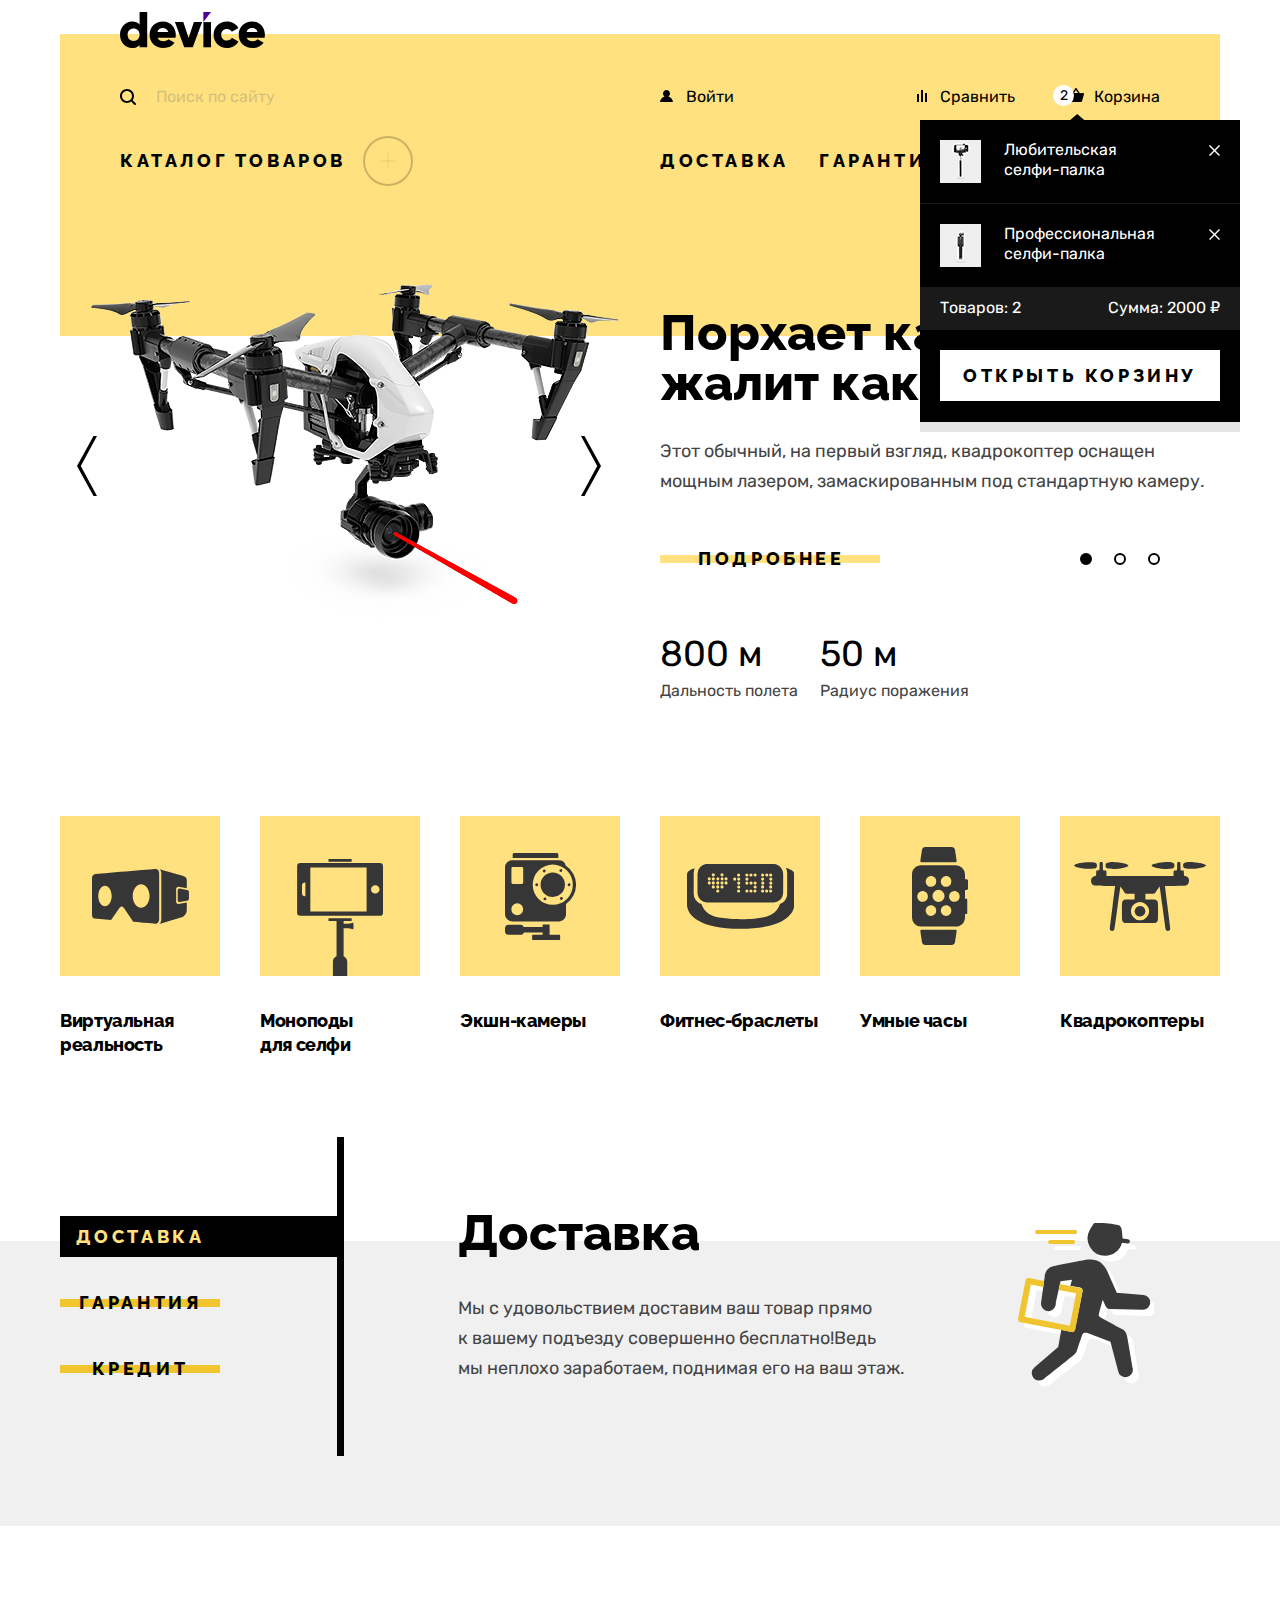
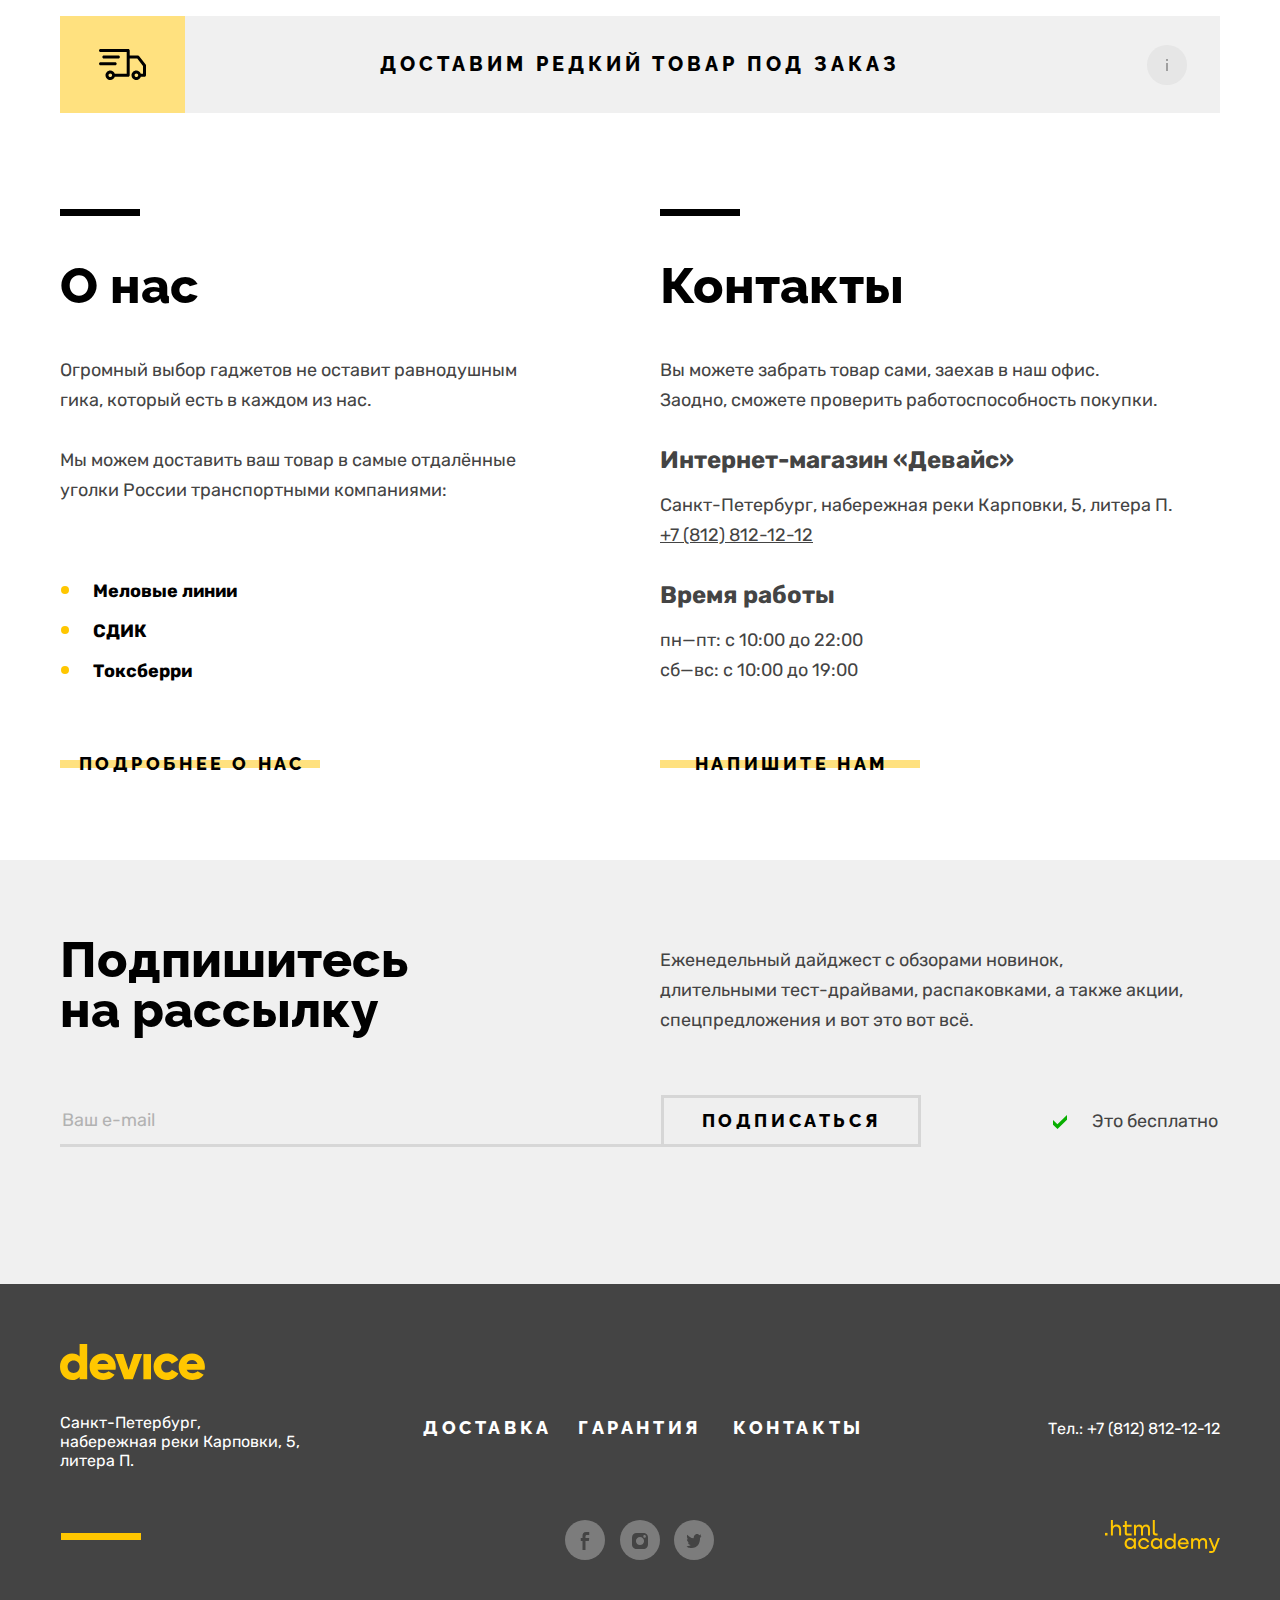
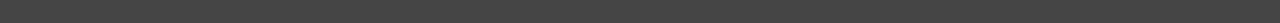
==== commit 08d122e8: "Правки после первой проверки" ====
--- a/index.html
+++ b/index.html
@@ -7,6 +7,7 @@
   <meta name="viewport" content="width=device-width, initial-scale=1.0" />
   <title>HTML Academy: Девайс</title>
   <link rel="stylesheet" href="css/styles.css">
+  <link rel="icon" href="/img/favicon.png" type="image/png" sizes="32x32">
 </head>
 
 <body>
@@ -61,7 +62,9 @@
                       class="popover-item-image">
                     <span class="popover-item-name popover-item-name-first">Любительская <br>селфи-палка</span>
                   </a>
-                  <button class="popover-cart-delete-item" type="button" tabindex="-1"></button>
+                  <button class="popover-cart-delete-item" type="button" tabindex="-1">
+                    <span class="visually-hidden">Удалить товар.</span>
+                  </button>
                 </li>
                 <li class="popover-item popover-item-second">
                   <a href="#" class="popover-item-image-wrap">
@@ -69,7 +72,9 @@
                       class="popover-item-image">
                     <p class="popover-item-name popover-item-name-second">Профессиональная селфи-палка</p>
                   </a>
-                  <button class="popover-cart-delete-item" type="button" tabindex="-1"></button>
+                  <button class="popover-cart-delete-item" type="button" tabindex="-1">
+                    <span class="visually-hidden">Удалить товар.</span>
+                  </button>
                 </li>
               </ul>
               <div class="popover-cart-summary">
@@ -77,10 +82,10 @@
                 <p class="summary-info summary-info-totalsum">Сумма: 2000 ₽</p>
               </div>
               <div class="popover-button-wrap">
-                <button class="popover-button">
+                <a href="#" class="popover-button">
                   Открыть корзину
                   <span class="visually-hidden">Открыть корзину.</span>
-                </button>
+                </a>
               </div>
             </div>
           </li>
@@ -146,17 +151,17 @@
             <a href="#" class="btn">Подробнее</a>
             <ol class="product-slider-pagination">
               <li class="slider-pagination-item">
-                <button class="slider-pagination-button slider-pagination-button-current">
+                <button class="slider-pagination-button slider-pagination-button-current" type="button">
                   <span class="visually-hidden">1 Фото.</span>
                 </button>
               </li>
               <li class="slider-pagination-item">
-                <button class="slider-pagination-button">
+                <button class="slider-pagination-button" type="button">
                   <span class="visually-hidden">2 Фото.</span>
                 </button>
               </li>
               <li class="slider-pagination-item">
-                <button class="slider-pagination-button">
+                <button class="slider-pagination-button" type="button">
                   <span class="visually-hidden">3 Фото.</span>
                 </button>
               </li>
@@ -185,14 +190,6 @@
       <article class="product product-2">
         <div class="article-image">
           <img src="img/slider-2.png" alt="Фитнес браслет" class="product-slider-image" width="560" height="560" />
-          <div class="image-controls">
-            <button class="product-slider-button product-slider-prev" type="button">
-              <span class="visually-hidden">Предыдущее фото.</span>
-            </button>
-            <button class="product-slider-button product-slider-next" type="button">
-              <span class="visually-hidden">Следующее фото.</span>
-            </button>
-          </div>
         </div>
         <div class="article-description">
           <h1 class="article-header">Худеем<br>правильно!</h1>
@@ -201,23 +198,6 @@
           </p>
           <div class="pagination">
             <a href="#" class="btn">Подробнее</a>
-            <ol class="product-slider-pagination">
-              <li class="slider-pagination-item">
-                <button class="slider-pagination-button">
-                  <span class="visually-hidden">1 Фото.</span>
-                </button>
-              </li>
-              <li class="slider-pagination-item">
-                <button class="slider-pagination-button slider-pagination-button-current">
-                  <span class="visually-hidden">2 Фото.</span>
-                </button>
-              </li>
-              <li class="slider-pagination-item">
-                <button class="slider-pagination-button">
-                  <span class="visually-hidden">3 Фото.</span>
-                </button>
-              </li>
-            </ol>
           </div>
           <div class="product-specifications">
             <ul class="product-spec-list">
@@ -236,14 +216,6 @@
       <article class="product product-3">
         <div class="article-image">
           <img src="img/slider-3.png" alt="Селфи палки" class="product-slider-image" width="560" height="560" />
-          <div class="image-controls image-controls-third">
-            <button class="product-slider-button product-slider-prev" type="button">
-              <span class="visually-hidden">Предыдущее фото.</span>
-            </button>
-            <button class="product-slider-button product-slider-next" type="button">
-              <span class="visually-hidden">Следующее фото.</span>
-            </button>
-          </div>
         </div>
         <div class="article-description">
           <h1 class="article-header">Делай селфи,<br>как Бен Стиллер!</h1>
@@ -253,23 +225,6 @@
           </p>
           <div class="pagination">
             <a href="#" class="btn">Подробнее</a>
-            <ol class="product-slider-pagination">
-              <li class="slider-pagination-item">
-                <button class="slider-pagination-button">
-                  <span class="visually-hidden">1 Фото.</span>
-                </button>
-              </li>
-              <li class="slider-pagination-item">
-                <button class="slider-pagination-button">
-                  <span class="visually-hidden">2 Фото.</span>
-                </button>
-              </li>
-              <li class="slider-pagination-item">
-                <button class="slider-pagination-button slider-pagination-button-current">
-                  <span class="visually-hidden">3 Фото.</span>
-                </button>
-              </li>
-            </ol>
           </div>
           <div class="product-specifications">
             <ul class="product-spec-list">
@@ -303,15 +258,13 @@
       <ul class="categories-list">
         <li class="categories-list-item">
           <a href="#" class="categories-list-image glasses">
-            <img src="img/virtual-reality-glasses.svg" alt="Очки виртуальной реальности" width="97" height="55" />
           </a>
           <a href="#" class="categories-list-item-link">
             Виртуальная реальность
           </a>
         </li>
         <li class="categories-list-item">
-          <a href="#" class="categories-list-image monopod">
-            <img src="img/monopod.svg" alt="Монопод для селфи" width="86" height="117" />
+          <a href="catalog.html" class="categories-list-image monopod">
           </a>
           <a href="catalog.html" class="categories-list-item-link">
             Моноподы <br>для селфи
@@ -319,7 +272,6 @@
         </li>
         <li class="categories-list-item">
           <a href="#" class="categories-list-image action-camera">
-            <img src="img/action-camera.svg" alt="Экшн-камера" width="71" height="87" />
           </a>
           <a href="#" class="categories-list-item-link">
             Экшн-камеры
@@ -327,7 +279,6 @@
         </li>
         <li class="categories-list-item">
           <a href="#" class="categories-list-image fitness">
-            <img src="img/fitness-bracelet.svg" alt="Фитнес браслет" width="107" height="65" />
           </a>
           <a href="#" class="categories-list-item-link">
             Фитнес-браслеты
@@ -335,7 +286,6 @@
         </li>
         <li class="categories-list-item">
           <a href="#" class="categories-list-image smart">
-            <img src="img/smart-watch.svg" alt="Умные часы" width="56" height="98" />
           </a>
           <a href="#" class="categories-list-item-link">
             Умные часы
@@ -343,7 +293,6 @@
         </li>
         <li class="categories-list-item">
           <a href="#" class="categories-list-image kvadro">
-            <img src="img/kvadrokopters.svg" alt="Квадрокоптер" width="132" height="69" />
           </a>
           <a href="#" class="categories-list-item-link">
             Квадрокоптеры
@@ -407,14 +356,11 @@
             <h3 class="visually-hidden">Доставка.</h3>
             <ul class="about-us-delivery-list">
               <li class="about-us-list-item-first">
-                <img src="img/delivery_truck.svg" alt="Грузовик доставки" class="about-us-delivery-image" width="47"
-                  height="31" />
               </li>
               <li class="about-us-list-text-item">
                 <span class="about-us-delivery-text">Доставим редкий товар под заказ</span>
               </li>
               <li class="about-us-list-item">
-                <img src="img/info.svg" alt="Восклицательный знак справки" class="about-us-delivery-link-image" />
               </li>
             </ul>
           </section>
@@ -545,7 +491,6 @@
         <ul class="footer-links-list">
           <li class="footer-social-images-item">
             <a class="footer-social-image" href="https://facebook.com/htmlacademy">
-              <span class="social-img-wrap"></span>
               <svg class="facebook-img" aria-hidden="true" focusable="false" width="9" height="18" viewBox="0 0 9 18"
                 xmlns="http://www.w3.org/2000/svg">
                 <path d="M6.5 3H9V0H5.6C2.8 0 2 1.7 2 4.2V6H0V9H2V18H5V9H8.3L8.9 6H5V4.5C5 3.7 5.3 3 6.5 3Z" />
@@ -555,7 +500,6 @@
           </li>
           <li class="footer-social-images-item">
             <a class="footer-social-image" href="https://instagram.com/htmlacademy">
-              <span class="social-img-wrap"></span>
               <svg class="instagram-img" aria-hidden="true" focusable="false" width="16" height="16" viewBox="0 0 16 16"
                 xmlns="http://www.w3.org/2000/svg">
                 <path
@@ -566,7 +510,6 @@
           </li>
           <li class="footer-social-images-item">
             <a class="footer-social-image" href="https://twitter.com/htmlacademy_ru">
-              <span class="social-img-wrap"></span>
               <svg class="twitter-img" aria-hidden="true" focusable="false" width="15" height="14" viewBox="0 0 15 14"
                 xmlns="http://www.w3.org/2000/svg">
                 <path
@@ -604,6 +547,7 @@
               <path
                 d="M109.4 27.0001L105.8 18.1001H103.6L108.4 29.7001C108.1 30.6001 107.7 30.9001 106.7 30.9001H104.2V32.9001H106.7C108.5 32.9001 109.5 32.1001 110.2 30.3001L114.9 18.1001H112.8L109.4 27.0001Z" />
             </svg>
+            <span class="visually-hidden">Ссылка на сайт htmlacademy.ru.</span>
           </a>
         </div>
       </section>
@@ -630,7 +574,7 @@
           </div>
           <div class="modal-form-label-wrap">
             <label for="customer-email" class="modal-form-label modal-form-email">Ваш e-mail:
-              <input class="modal-input modal-input-email" type="text" placeholder="krasotka92@mail.ru"
+              <input class="modal-input modal-input-email" type="email" placeholder="krasotka92@mail.ru"
                 name="customer-email" id="customer-email" required>
               <span class="modal-subtext">Забавный у вас адрес</span>
             </label>
--- a/css/styles.css
+++ b/css/styles.css
@@ -152,7 +152,7 @@
 	background: #000000;
 	color: #FFFFFF;
 	box-shadow: 0px 10px 0px rgba(0, 0, 0, 0.1);
-	display: none;
+	/* display: none; */
 }
 
 .popover-triangle-img {
@@ -196,6 +196,7 @@
 
 .popover-item-first {
 	padding-bottom: 20px;
+	border-bottom: 1px solid rgba(255,255,255, .1);
 }
 
 .popover-item-image-wrap {
@@ -227,23 +228,26 @@
 	border: 5px solid #AF4FFF;
 	width: 41px;
 	height: 43px;
-	top: -5;
+	top: 0px;
 	left: 0;
 	outline: none;
 }
 
 .popover-item-image-wrap:focus-visible {
 	outline: none;
+	border: none;
 }
 
 .popover-item-image-wrap:focus-visible .popover-item-name-first {
 	color: #AF4FFF;
 	outline: none;
+	border:none;
 }
 
 .popover-item-image-wrap:focus-visible .popover-item-name-second {
 	color: #AF4FFF;
 	outline: none;
+	border:none;
 }
 
 .popover-item-image-wrap:focus-visible~.popover-cart-delete-item {
@@ -288,6 +292,7 @@
 	color: white;
 	padding-top: 11px;
 	padding-bottom: 12px;
+	margin-bottom: 20px;
 }
 
 .popover-item-name {
@@ -324,11 +329,14 @@
 }
 
 .popover-button-wrap {
-	padding: 20px;
+	padding-left: 20px;
+	padding-right: 20px;
+	padding-bottom: 21px;
 }
 
 .popover-button {
 	width: 280px;
+	display: block;
 	padding-top: 15px;
 	padding-bottom: 15px;
 	font-family: "Raleway", "Arial", sans-serif;
@@ -339,6 +347,7 @@
 	text-align: center;
 	letter-spacing: 0.2em;
 	text-transform: uppercase;
+	background: #FFF;
 	color: #000000;
 	cursor: pointer;
 	border: none;
@@ -357,8 +366,7 @@
 
 .popover-button:active {
 	background: #FFE17F;
-	color: black;
-	opacity: 0.3;
+	color:rgba(0, 0, 0, .3);
 	box-shadow: none;
 	outline: none;
 }
@@ -484,7 +492,6 @@
 	position: absolute;
 	width: 13px;
 	height: 12px;
-	background-repeat: no-repeat;
 	bottom: 4px;
 	left: -26px;
 	background-image: url(../img/user-enter.svg);
@@ -700,6 +707,10 @@
 
 .main-navigation-list-link:hover {
 	border-bottom: 2px solid #000000;
+}
+
+.main-navigation-list-link:active {
+	border-bottom: 2px solid rgba(0, 0, 0, .3);
 }
 
 .main-navigation-list-link-delivery:focus-visible::before,
@@ -1016,29 +1027,39 @@
 }
 
 .glasses {
-	padding: 53px 31px 52px 32px;
+	background-image: url("../img/virtual-reality-glasses.svg");
+	background-repeat: no-repeat;
+	background-position: center;
 }
 
 .monopod {
-	padding-top: 43px;
-	padding-right: 37px;
-	padding-left: 37px;
+	background-image: url("../img/monopod.svg");
+	background-repeat: no-repeat;
+	background-position: bottom;
 }
 
 .action-camera {
-	padding: 38px 40px 35px 49px;
+	background-image: url("../img/action-camera.svg");
+	background-repeat: no-repeat;
+	background-position: center;
 }
 
 .fitness {
-	padding: 50px 27px 45px 26px;
+	background-image: url("../img/fitness-bracelet.svg");
+	background-repeat: no-repeat;
+	background-position: center;
 }
 
 .smart {
-	padding: 31px 51px 31px 53px;
+	background-image: url("../img/smart-watch.svg");
+	background-repeat: no-repeat;
+	background-position: center;
 }
 
 .kvadro {
-	padding: 49px 14px 42px;
+	background-image: url("../img/kvadrokopters.svg");
+	background-repeat: no-repeat;
+	background-position: center;
 }
 
 .services-list-name {
@@ -1335,7 +1356,6 @@
 
 .services-slider-control:focus-visible::before {
 	background-color: #AF4FFF;
-	;
 }
 
 .services-slider-control:active {
@@ -1404,6 +1424,7 @@
 	padding: 0;
 	margin: 0;
 	display: flex;
+	flex-wrap: wrap;
 	list-style-type: none;
 	justify-content: flex-start;
 	align-items: center;
@@ -1420,15 +1441,26 @@
 
 .about-us-list-item-first {
 	background-color: #FFE17F;
-	padding-top: 35px;
-	padding-right: 41px;
+	padding-top: 65px;
+	padding-right: 85px;
 	padding-left: 40px;
-	padding-bottom: 30px;
+	padding-bottom: 32px;
+	background-image: url("../img/delivery_truck.svg");
+	background-repeat: no-repeat;
+	background-position: center;
 }
 
 .about-us-list-text-item {
 	width: 910px;
 	margin-right: 52px;
+}
+
+.about-us-list-item {
+	background-image: url("../img/info.svg");
+	background-repeat: no-repeat;
+	background-position: center;
+	width: 40px;
+	height: 40px;
 }
 
 .about-us-info {
@@ -1576,6 +1608,7 @@
 	margin: 0;
 	margin-bottom: 15px;
 	padding: 0;
+	color: #444444;
 }
 
 .about-us-contacts-address {
@@ -1626,7 +1659,6 @@
 
 .mailing-form {
 	display: flex;
-	margin-right: 200px;
 	justify-content: flex-start;
 	margin-right: 171px;
 }
@@ -1682,6 +1714,11 @@
 	background: #DCDCDC;
 }
 
+/* .mailing-subscribe-input:not:placeholder-shown {
+	border-bottom: 3px solid rgba(0, 0, 0, 1);
+	background: #F0F0F0;
+} */
+
 .mailing-subscribe-input:active {
 	background: #F0F0F0;
 	border-bottom: 3px solid rgba(0, 0, 0, 1);
@@ -1713,7 +1750,6 @@
 .mailing-submit-button:focus-visible::before {
 	content: "";
 	position: absolute;
-	border: none;
 	border: 4px solid #AF4FFF;
 	width: 261px;
 	height: 55px;
@@ -1852,53 +1888,53 @@
 	opacity: 0.2;
 }
 
-.control-mark:active+.sidebar-control-label,
-.control-mark-radio:active+.radio-control-label {
+.control-mark:active + .sidebar-control-label,
+.control-mark-radio:active + .radio-control-label {
 	opacity: 0.2;
 }
 
-.control-input:checked+.control-mark,
-.control-input:checked+.control-mark-radio {
+.control-input:checked + .control-mark,
+.control-input:checked + .control-mark-radio {
 	border: 2px solid rgba(0, 0, 0);
 }
 
-.control-input:focus-visible~span {
+.control-input:focus-visible ~ span {
 	color: #AF4FFF;
 }
 
-.control-input:focus-visible+.control-mark,
-.control-input:focus-visible+.control-mark-radio {
+.control-input:focus-visible + .control-mark,
+.control-input:focus-visible + .control-mark-radio {
 	border: 2px solid #AF4FFF;
 }
 
-.control-input:focus-visible~svg {
+.control-input:focus-visible ~ svg {
 	fill: #AF4FFF;
 }
 
-.control-input:hover+.control-mark,
-.control-input:hover+.control-mark-radio {
+.control-input:hover + .control-mark,
+.control-input:hover + .control-mark-radio {
 	border: 2px solid rgba(0, 0, 0, .5);
 }
 
-.control-input:hover~svg {
+.control-input:hover ~ svg {
 	fill: rgba(0, 0, 0, .5);
 }
 
-.control-input:hover~span {
+.control-input:hover ~ span {
 	color: rgba(0, 0, 0, .5);
 }
 
-.control-input[type="checkbox"]:checked~svg {
+.control-input[type="checkbox"]:checked ~ svg {
 	z-index: 1;
 	opacity: 1;
 }
 
-.control-input[type="radio"]:checked~svg {
+.control-input[type="radio"]:checked ~ svg {
 	z-index: 1;
 	opacity: 1;
 }
 
-.control-input[type="radio"]+.control-mark-radio {
+.control-input[type="radio"] + .control-mark-radio {
 	border-radius: 50%;
 }
 
@@ -2284,17 +2320,6 @@
 	margin-bottom: 10px;
 }
 
-.user-navigation-catalog-list {
-	display: flex;
-	list-style-type: none;
-	margin-top: 0;
-	margin-bottom: 29px;
-	margin-top: 48px;
-	margin-right: 25px;
-	padding: 0;
-	width: 535px;
-}
-
 .sorting-select {
 	position: relative;
 	display: flex;
@@ -2495,7 +2520,6 @@
 	color: #000000;
 	max-height: 77px;
 	overflow: auto;
-	word-wrap: break-word;
 }
 
 .sidebar-filter-range {
@@ -2640,7 +2664,7 @@
 	position: relative;
 }
 
-.product-card:not(:last-child)>span {
+.product-card:not(:last-child) > span {
 	display: none;
 }
 
@@ -2648,7 +2672,7 @@
 	display: block;
 }
 
-.product-card:hover>img {
+.product-card:hover > img {
 	opacity: 0.5;
 }
 
@@ -2656,7 +2680,7 @@
 	color: #AF4FFF;
 }
 
-.product-card-link:focus-visible+.product-card-price {
+.product-card-link:focus-visible + .product-card-price {
 	color: #AF4FFF;
 }
 
@@ -2782,6 +2806,7 @@
 .footer-info,
 .footer-links {
 	display: flex;
+	flex-wrap: wrap;
 	width: 1160px;
 	margin: 0 auto;
 	justify-content: flex-start;
@@ -2800,22 +2825,19 @@
 	line-height: 19px;
 	color: #FFFFFF;
 	margin: 0;
-	margin-right: 120px;
+	margin-right: 123px;
 	padding: 0;
 }
 
 .footer-info-links-list {
-	display: flex;
+	display: grid;
+	width: 458px;
+	grid-template-columns: repeat(3, 1fr);
+	column-gap: 7px;
+	margin: 0;
+	padding: 0;
 	list-style-type: none;
-	margin: 0;
-	padding: 0;
-	width: 458px;
-	justify-content: flex-start;
-	margin-right: 50px;
-}
-
-.footer-info-links-item {
-	margin-right: 30px;
+	margin-right: 49px;
 }
 
 .footer-info-link {
@@ -2837,7 +2859,6 @@
 .footer-info-link:hover {
 	color: #FFC700;
 	border-bottom: 2px solid #FFC700;
-	;
 }
 
 .footer-info-link:focus-visible::before {
@@ -2858,7 +2879,7 @@
 }
 
 .footer-info-text {
-	width: 293px;
+	width: 290px;
 	padding: 0;
 	margin: 0;
 	text-align: end;
@@ -2941,10 +2962,11 @@
 .footer-social-images-item {
 	position: relative;
 	outline: none;
-}
-
-.social-img-wrap {
-	position: relative;
+	width: 40px;
+}
+
+.footer-social-image::before {
+	position: absolute;
 	content: "";
 	width: 40px;
 	height: 40px;
@@ -2952,7 +2974,6 @@
 	border-radius: 50%;
 	cursor: pointer;
 	display: block;
-	outline: none;
 }
 
 .facebook-img,
@@ -2987,11 +3008,7 @@
 	outline: none;
 }
 
-.social-img-wrap:hover {
-	background-color: #FFC700;
-}
-
-.footer-social-image:hover .social-img-wrap {
+.footer-social-image:hover::before {
 	background-color: #FFC700;
 }
 
@@ -3006,6 +3023,7 @@
 	left: 50%;
 	transform: translate(-50%, -50%);
 	outline: none;
+	background-color: #444444;
 }
 
 .footer-social-image:focus-visible .facebook-img {
@@ -3020,12 +3038,8 @@
 	fill: #FFF;
 }
 
-.footer-social-image:focus-visible .social-img-wrap {
-	background: #444444;
-}
-
-.social-img-wrap:active {
-	opacity: 0.3;
+.footer-social-image:active > svg {
+	fill: rgba(68, 68,68, 0.3);
 }
 
 .footer-contacts-link:hover {
@@ -3043,10 +3057,6 @@
 	left: 50%;
 	transform: translate(-50%, -70%);
 	outline: none;
-}
-
-.footer-contacts-link:active {
-	opacity: 0.3;
 }
 
 .product-specifications {
@@ -3410,6 +3420,7 @@
 }
 
 .modal-input:hover {
+	font-family: "Rubik", "Arial, sans-serif";
 	background-color: #EBEBEB;
 }
 
@@ -3424,6 +3435,7 @@
 	box-shadow: inset 0 0 0 3px #000000;
 	opacity: 1;
 	color: black;
+	font-family: "Rubik", "Arial, sans-serif";
 }
 
 .modal-input-name,
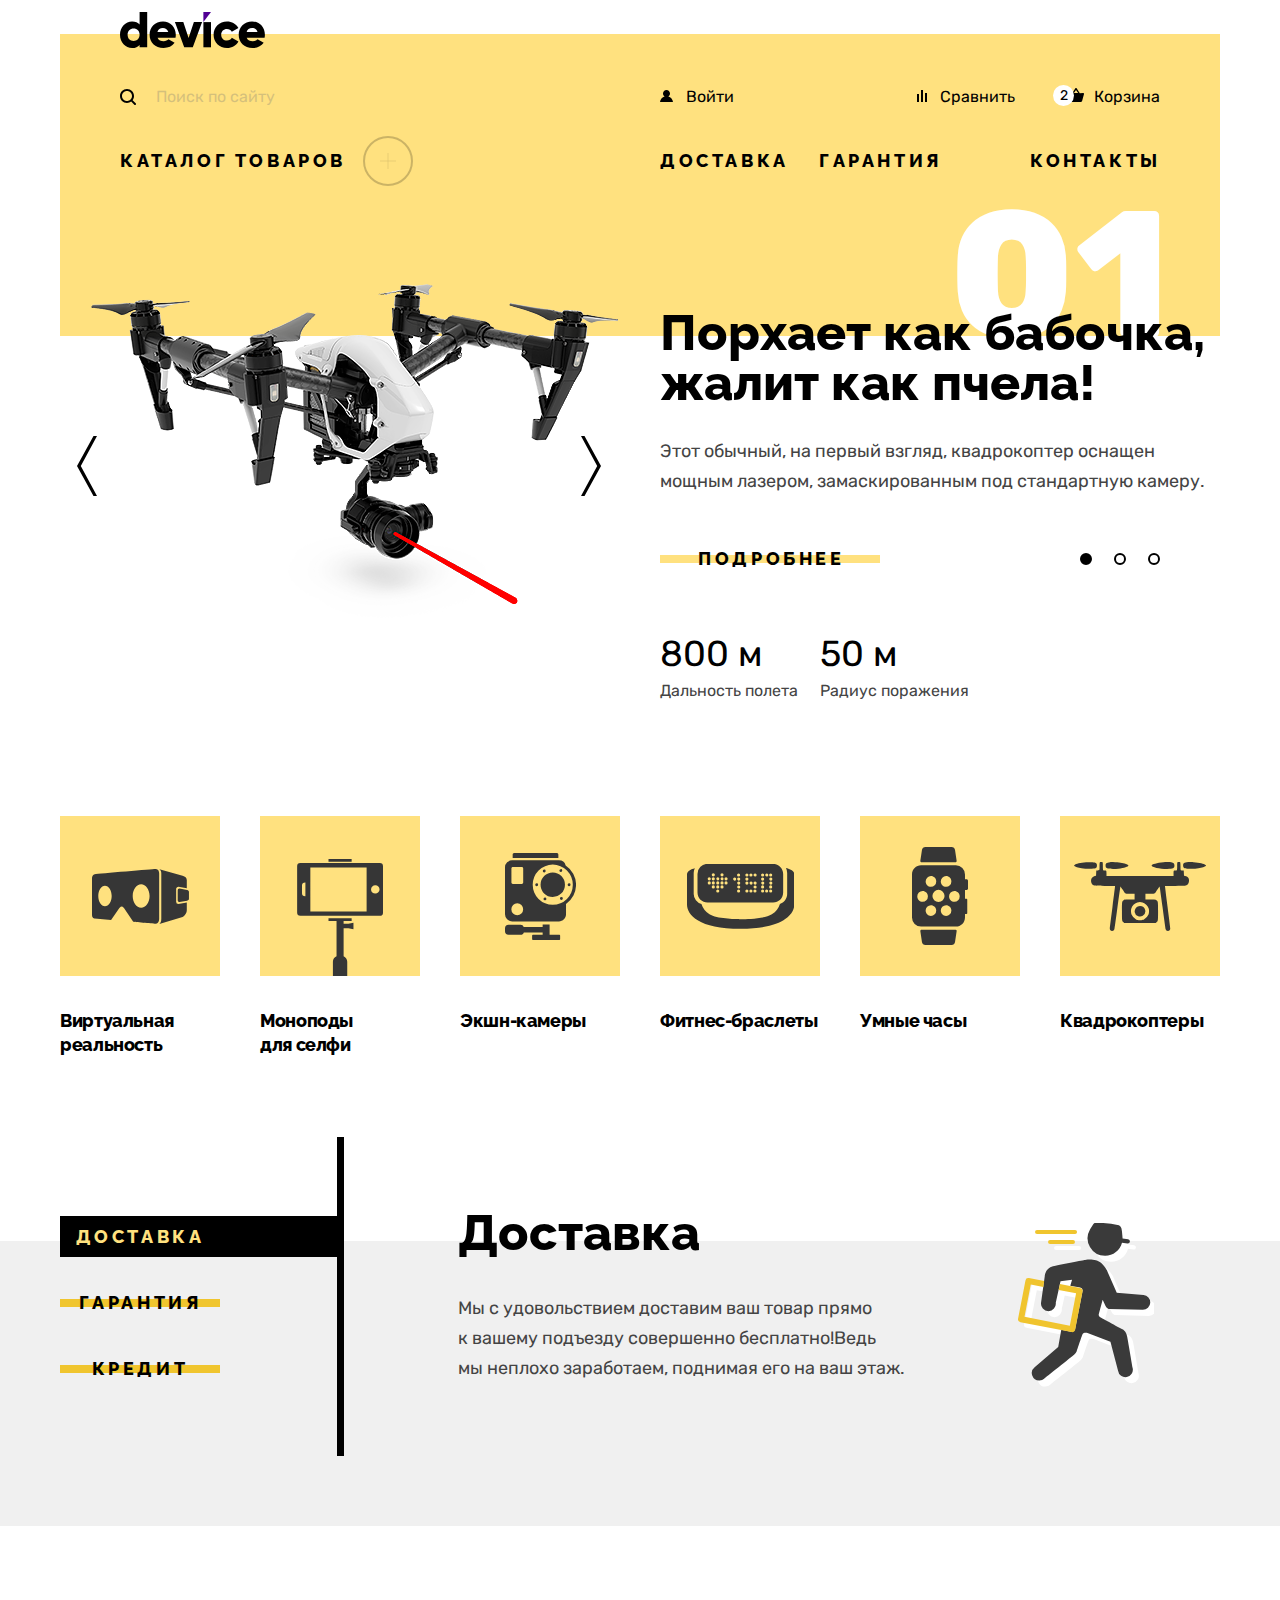
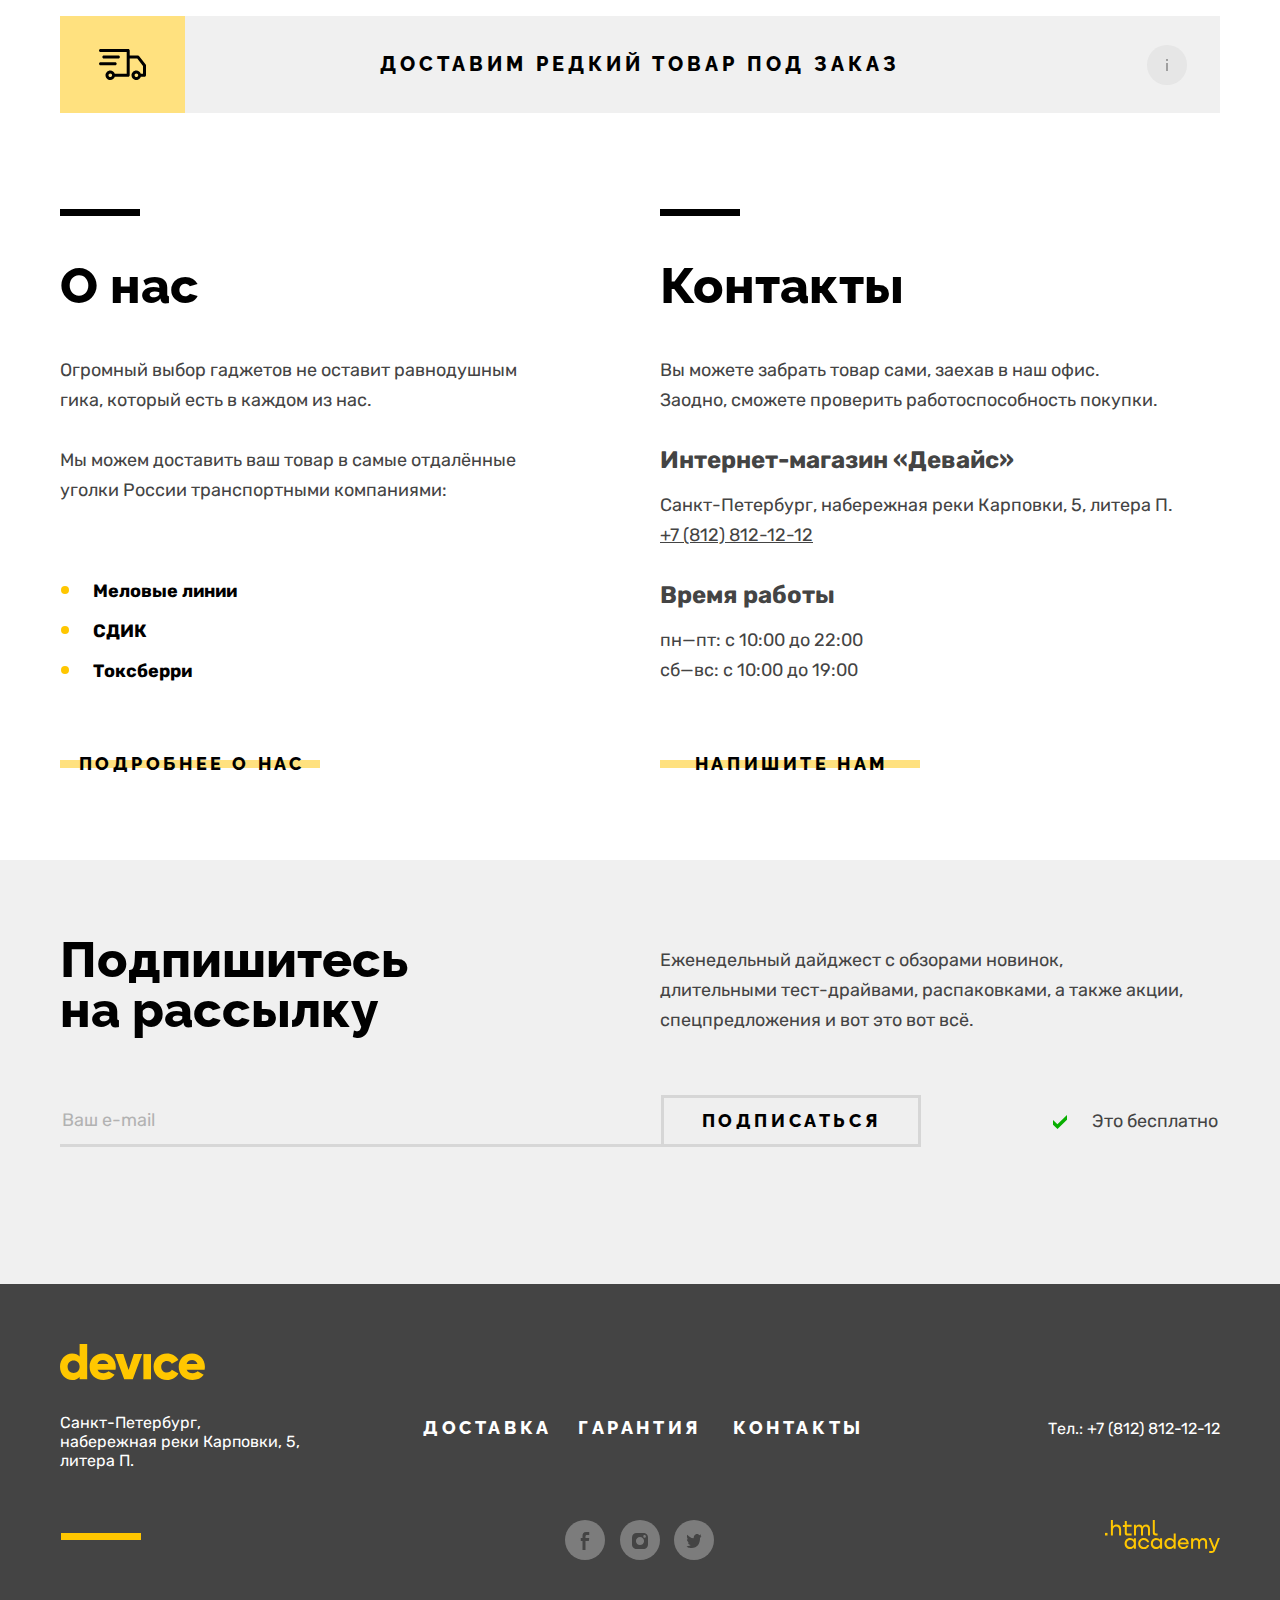
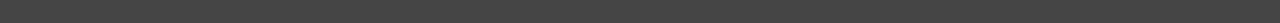
==== commit fa623281: "Финальные правки" ====
--- a/index.html
+++ b/index.html
@@ -90,7 +90,6 @@
             </div>
           </li>
         </ul>
-
         <ul class="main-navigation-list">
           <li class="main-navigation-list-item main-navigation-list-item-catalog">
             <a class="main-navigation-list-link main-navigation-list-link-catalog" href="#">Каталог товаров</a>
@@ -597,14 +596,6 @@
               <input class="modal-input modal-input-quantity" type="text" placeholder="1" name="order-quantity"
                 id="order-quantity">
             </label>
-            <button type="button" class="quantity-control-plus">
-              <svg class="quantity-plus-svg" aria-hidden="true" focusable="false" width="16" height="16"
-                viewBox="0 0 16 16" xmlns="http://www.w3.org/2000/svg">
-                <path d="M16 7H9V0H7V7H0V9H7V16H9V9H16V7Z" />
-              </svg>
-              <span class="visually-hidden">Увеличить.</span>
-            </button>
-            <span class="order-popover-mark"></span>
             <div class="order-quantity-popover">
               <svg class="popover-triangle-img" aria-hidden="true" focusable="false" width="14" height="6"
                 viewBox="0 0 14 6" xmlns="http://www.w3.org/2000/svg">
@@ -615,6 +606,13 @@
                 требованиям к провозу багажа.
               </p>
             </div>
+            <button type="button" class="quantity-control-plus">
+              <svg class="quantity-plus-svg" aria-hidden="true" focusable="false" width="16" height="16"
+                viewBox="0 0 16 16" xmlns="http://www.w3.org/2000/svg">
+                <path d="M16 7H9V0H7V7H0V9H7V16H9V9H16V7Z" />
+              </svg>
+              <span class="visually-hidden">Увеличить.</span>
+            </button>
           </div>
           <div class="modal-submit-wrap">
             <button class="btn modal-submit-btn" type="submit">Отправить</button>
--- a/css/styles.css
+++ b/css/styles.css
@@ -138,7 +138,7 @@
 	text-align: right;
 }
 
-.navigation-user-item-cart:hover > .popover {
+.navigation-user-item-cart:hover>.popover {
 	display: block;
 }
 
@@ -152,7 +152,7 @@
 	background: #000000;
 	color: #FFFFFF;
 	box-shadow: 0px 10px 0px rgba(0, 0, 0, 0.1);
-	/* display: none; */
+	display: none;
 }
 
 .popover-triangle-img {
@@ -196,7 +196,7 @@
 
 .popover-item-first {
 	padding-bottom: 20px;
-	border-bottom: 1px solid rgba(255,255,255, .1);
+	border-bottom: 1px solid rgba(255, 255, 255, .1);
 }
 
 .popover-item-image-wrap {
@@ -204,6 +204,8 @@
 	color: white;
 	position: relative;
 	margin-right: 20px;
+	outline: none;
+	border: none;
 }
 
 .popover-cart-delete-item {
@@ -215,6 +217,7 @@
 	background-repeat: no-repeat;
 	background-position: center;
 	padding: 10px;
+	outline: none;
 	border: none;
 }
 
@@ -222,38 +225,27 @@
 	opacity: 0.6;
 }
 
-.popover-item-image-wrap:focus::before {
+.popover-item-image-wrap:focus-visible .popover-item-name-first {
+	color: #AF4FFF;
+}
+
+.popover-item-image-wrap:focus-visible .popover-item-name-second {
+	color: #AF4FFF;
+}
+
+.popover-item-image-wrap:focus-visible~.popover-cart-delete-item {
+	box-shadow: inset 0 0 0 2px #AF4FFF;
+	border-radius: 50%;
+}
+
+.popover-item-image-wrap:focus-visible::before {
 	content: "";
 	position: absolute;
 	border: 5px solid #AF4FFF;
 	width: 41px;
 	height: 43px;
-	top: 0px;
+	top: 0;
 	left: 0;
-	outline: none;
-}
-
-.popover-item-image-wrap:focus-visible {
-	outline: none;
-	border: none;
-}
-
-.popover-item-image-wrap:focus-visible .popover-item-name-first {
-	color: #AF4FFF;
-	outline: none;
-	border:none;
-}
-
-.popover-item-image-wrap:focus-visible .popover-item-name-second {
-	color: #AF4FFF;
-	outline: none;
-	border:none;
-}
-
-.popover-item-image-wrap:focus-visible~.popover-cart-delete-item {
-	box-shadow: inset 0 0 0 2px #AF4FFF;
-	outline: none;
-	border-radius: 50%;
 }
 
 .popover-cart-delete-item:hover {
@@ -262,12 +254,6 @@
 
 .popover-cart-delete-item:active {
 	opacity: 0.3;
-}
-
-.popover-cart-delete-item:focus-visible {
-	box-shadow: inset 0 0 0 2px #AF4FFF;
-	outline: none;
-	border-radius: 50%;
 }
 
 .popover-item-image-wrap:active {
@@ -366,7 +352,7 @@
 
 .popover-button:active {
 	background: #FFE17F;
-	color:rgba(0, 0, 0, .3);
+	color: rgba(0, 0, 0, .3);
 	box-shadow: none;
 	outline: none;
 }
@@ -439,6 +425,7 @@
 }
 
 .navigation-search-input:not(:placeholder-shown)~.navigation-search-btn:focus {
+	outline: none;
 	border: 2px solid #af4fff;
 }
 
@@ -449,7 +436,7 @@
 }
 
 .navigation-search-input:focus {
-	border: 2px solid #af4fff;
+	box-shadow: inset 0 0 0 2px #af4fff;
 	border-radius: 20px;
 	width: 516px;
 	height: 40px;
@@ -461,6 +448,8 @@
 	border-bottom-right-radius: 0;
 	border-top-left-radius: 20px;
 	border-bottom-left-radius: 20px;
+	outline: none;
+	box-shadow: none;
 	border: 2px solid #000000;
 }
 
@@ -1714,17 +1703,13 @@
 	background: #DCDCDC;
 }
 
-/* .mailing-subscribe-input:not:placeholder-shown {
-	border-bottom: 3px solid rgba(0, 0, 0, 1);
+.mailing-subscribe-input:not(:placeholder-shown) {
 	background: #F0F0F0;
-} */
-
-.mailing-subscribe-input:active {
+	border-bottom: 3px solid #000;
+}
+
+.mailing-subscribe-input:focus:invalid {
 	background: #F0F0F0;
-	border-bottom: 3px solid rgba(0, 0, 0, 1);
-}
-
-.mailing-subscribe-input:focus:invalid {
 	border-bottom: 3px solid #FF3D3D;
 }
 
@@ -1888,53 +1873,53 @@
 	opacity: 0.2;
 }
 
-.control-mark:active + .sidebar-control-label,
-.control-mark-radio:active + .radio-control-label {
+.control-mark:active+.sidebar-control-label,
+.control-mark-radio:active+.radio-control-label {
 	opacity: 0.2;
 }
 
-.control-input:checked + .control-mark,
-.control-input:checked + .control-mark-radio {
+.control-input:checked+.control-mark,
+.control-input:checked+.control-mark-radio {
 	border: 2px solid rgba(0, 0, 0);
 }
 
-.control-input:focus-visible ~ span {
+.control-input:focus-visible~span {
 	color: #AF4FFF;
 }
 
-.control-input:focus-visible + .control-mark,
-.control-input:focus-visible + .control-mark-radio {
+.control-input:focus-visible+.control-mark,
+.control-input:focus-visible+.control-mark-radio {
 	border: 2px solid #AF4FFF;
 }
 
-.control-input:focus-visible ~ svg {
+.control-input:focus-visible~svg {
 	fill: #AF4FFF;
 }
 
-.control-input:hover + .control-mark,
-.control-input:hover + .control-mark-radio {
+.control-input:hover+.control-mark,
+.control-input:hover+.control-mark-radio {
 	border: 2px solid rgba(0, 0, 0, .5);
 }
 
-.control-input:hover ~ svg {
+.control-input:hover~svg {
 	fill: rgba(0, 0, 0, .5);
 }
 
-.control-input:hover ~ span {
+.control-input:hover~span {
 	color: rgba(0, 0, 0, .5);
 }
 
-.control-input[type="checkbox"]:checked ~ svg {
+.control-input[type="checkbox"]:checked~svg {
 	z-index: 1;
 	opacity: 1;
 }
 
-.control-input[type="radio"]:checked ~ svg {
+.control-input[type="radio"]:checked~svg {
 	z-index: 1;
 	opacity: 1;
 }
 
-.control-input[type="radio"] + .control-mark-radio {
+.control-input[type="radio"]+.control-mark-radio {
 	border-radius: 50%;
 }
 
@@ -2221,8 +2206,7 @@
 
 .sidebar-filter-range::before,
 .sidebar-filter-check::before,
-.sidebar-filter-radio::before
- {
+.sidebar-filter-radio::before {
 	content: "";
 	position: absolute;
 	top: -15px;
@@ -2583,19 +2567,18 @@
 	padding-left: 72px;
 	box-sizing: border-box;
 	background-color: #EBEBEB;
-	overflow: hidden;
-
 }
 
 .sorting-products::after {
 	content: "";
 	position: absolute;
-	top: 0px;
-	left: 0px;
+	height: 100%;
+	width: 100vw;
+	background-color: rgb(220, 220, 220);
+	top: 0;
+	left: -100vw;
 	z-index: -1;
-	width: 100vw;
-	height: 100%;
-	background-color: #EBEBEB;
+	box-shadow: -100vw 0 rgb(220, 220, 220), 100vw 0 rgb(235, 235, 235);
 }
 
 .sorting-updown-list {
@@ -2664,7 +2647,7 @@
 	position: relative;
 }
 
-.product-card:not(:last-child) > span {
+.product-card:not(:nth-child(4))>span {
 	display: none;
 }
 
@@ -2672,7 +2655,7 @@
 	display: block;
 }
 
-.product-card:hover > img {
+.product-card:hover>img {
 	opacity: 0.5;
 }
 
@@ -2680,7 +2663,7 @@
 	color: #AF4FFF;
 }
 
-.product-card-link:focus-visible + .product-card-price {
+.product-card-link:focus-visible+.product-card-price {
 	color: #AF4FFF;
 }
 
@@ -2787,7 +2770,7 @@
 	padding-bottom: 61px;
 	background-color: #444444;
 	color: white;
-}	
+}
 
 .footer-wrapper {
 	width: 1160px;
@@ -3038,8 +3021,8 @@
 	fill: #FFF;
 }
 
-.footer-social-image:active > svg {
-	fill: rgba(68, 68,68, 0.3);
+.footer-social-image:active>svg {
+	fill: rgba(68, 68, 68, 0.3);
 }
 
 .footer-contacts-link:hover {
@@ -3328,6 +3311,10 @@
 .modal-input:focus:invalid {
 	background: #FFFFFF;
 	box-shadow: inset 0 0 0 3px #FF3D3D;
+}
+
+.modal-input-email:not(:placeholder-shown) {
+	box-shadow: inset 0 0 0 3px #000;
 }
 
 .modal-input-email:focus:invalid~.modal-subtext {
@@ -3536,7 +3523,7 @@
 	position: relative;
 }
 
-.order-popover-mark::before {
+.modal-form-quantity::before {
 	position: absolute;
 	content: "";
 	background-image: url("../img/modal-email-ellipse.svg");
@@ -3548,7 +3535,7 @@
 	cursor: pointer;
 }
 
-.order-popover-mark::after {
+.modal-form-quantity::after {
 	position: absolute;
 	content: "";
 	background-image: url("../img/modal-info-mark.svg");
@@ -3560,7 +3547,7 @@
 	cursor: pointer;
 }
 
-.order-popover-mark:hover+.order-quantity-popover {
+.modal-form-quantity:hover+.order-quantity-popover {
 	display: block;
 }
 
